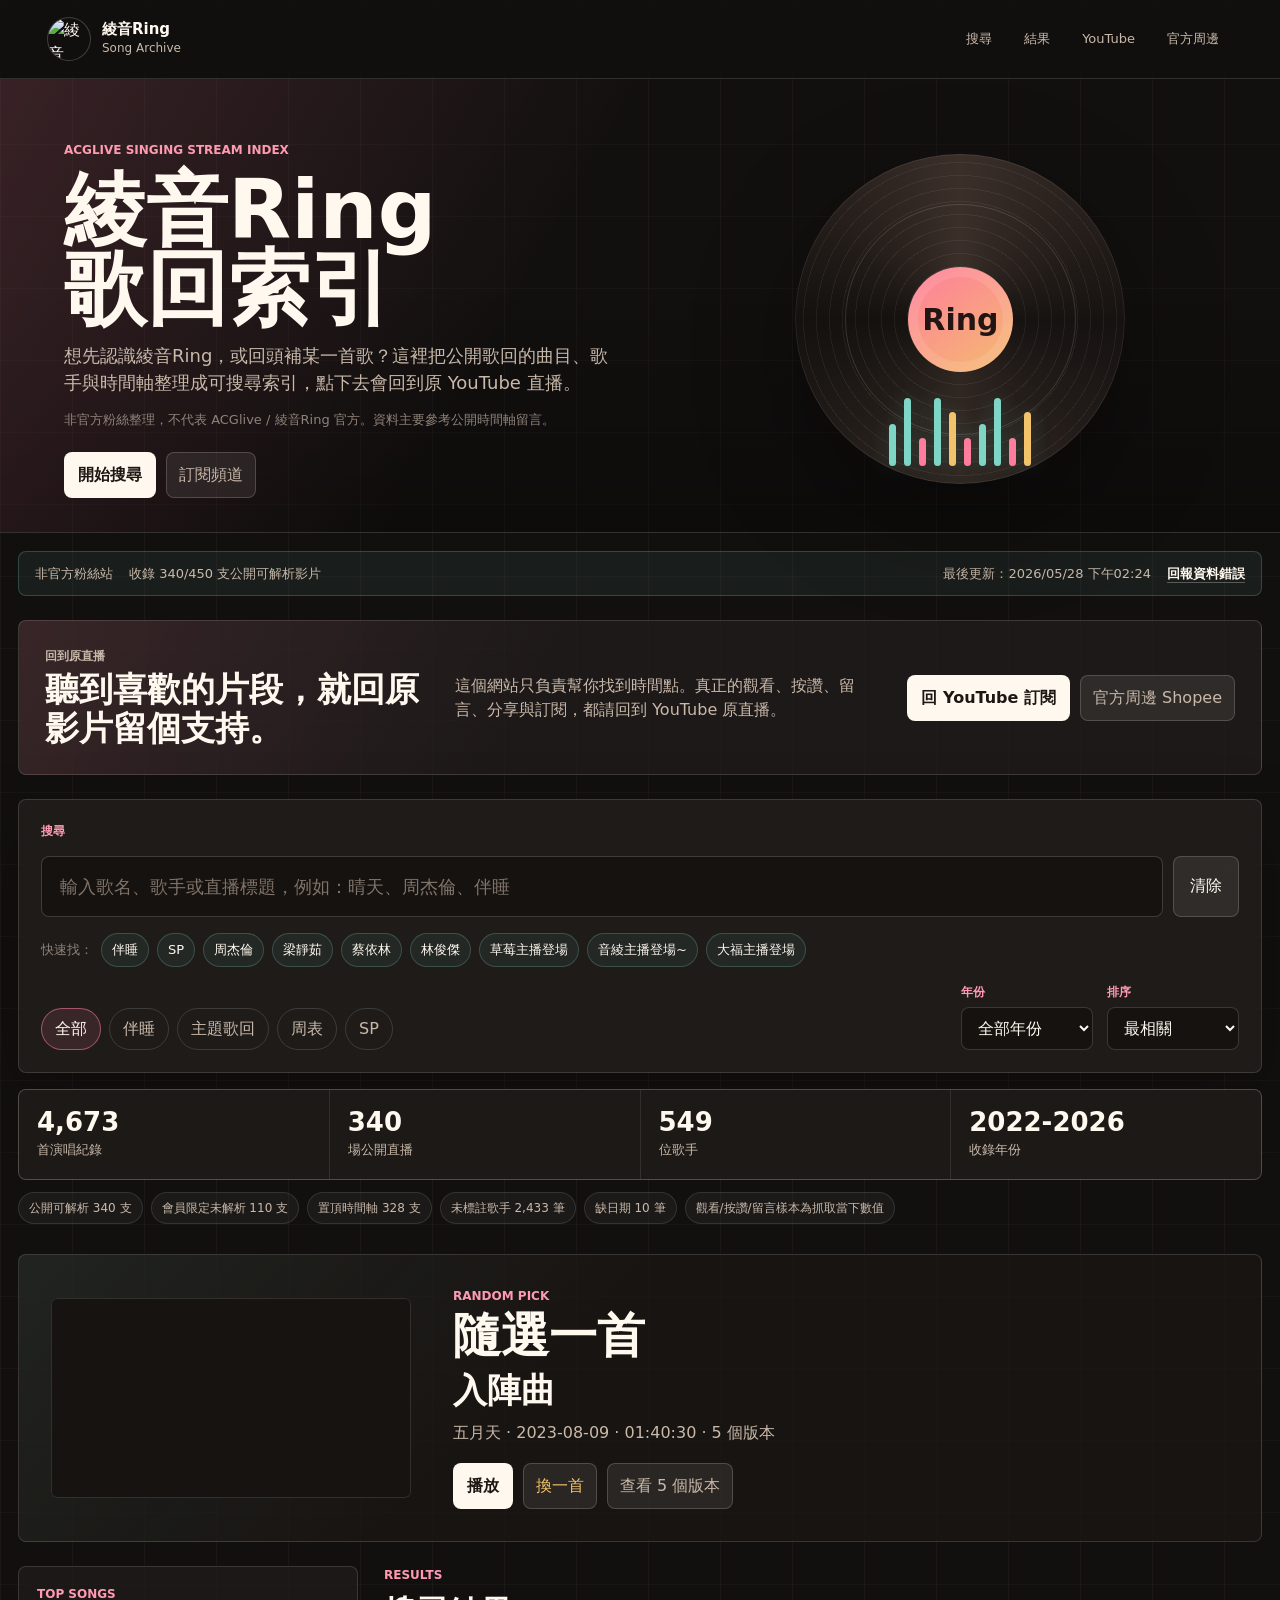
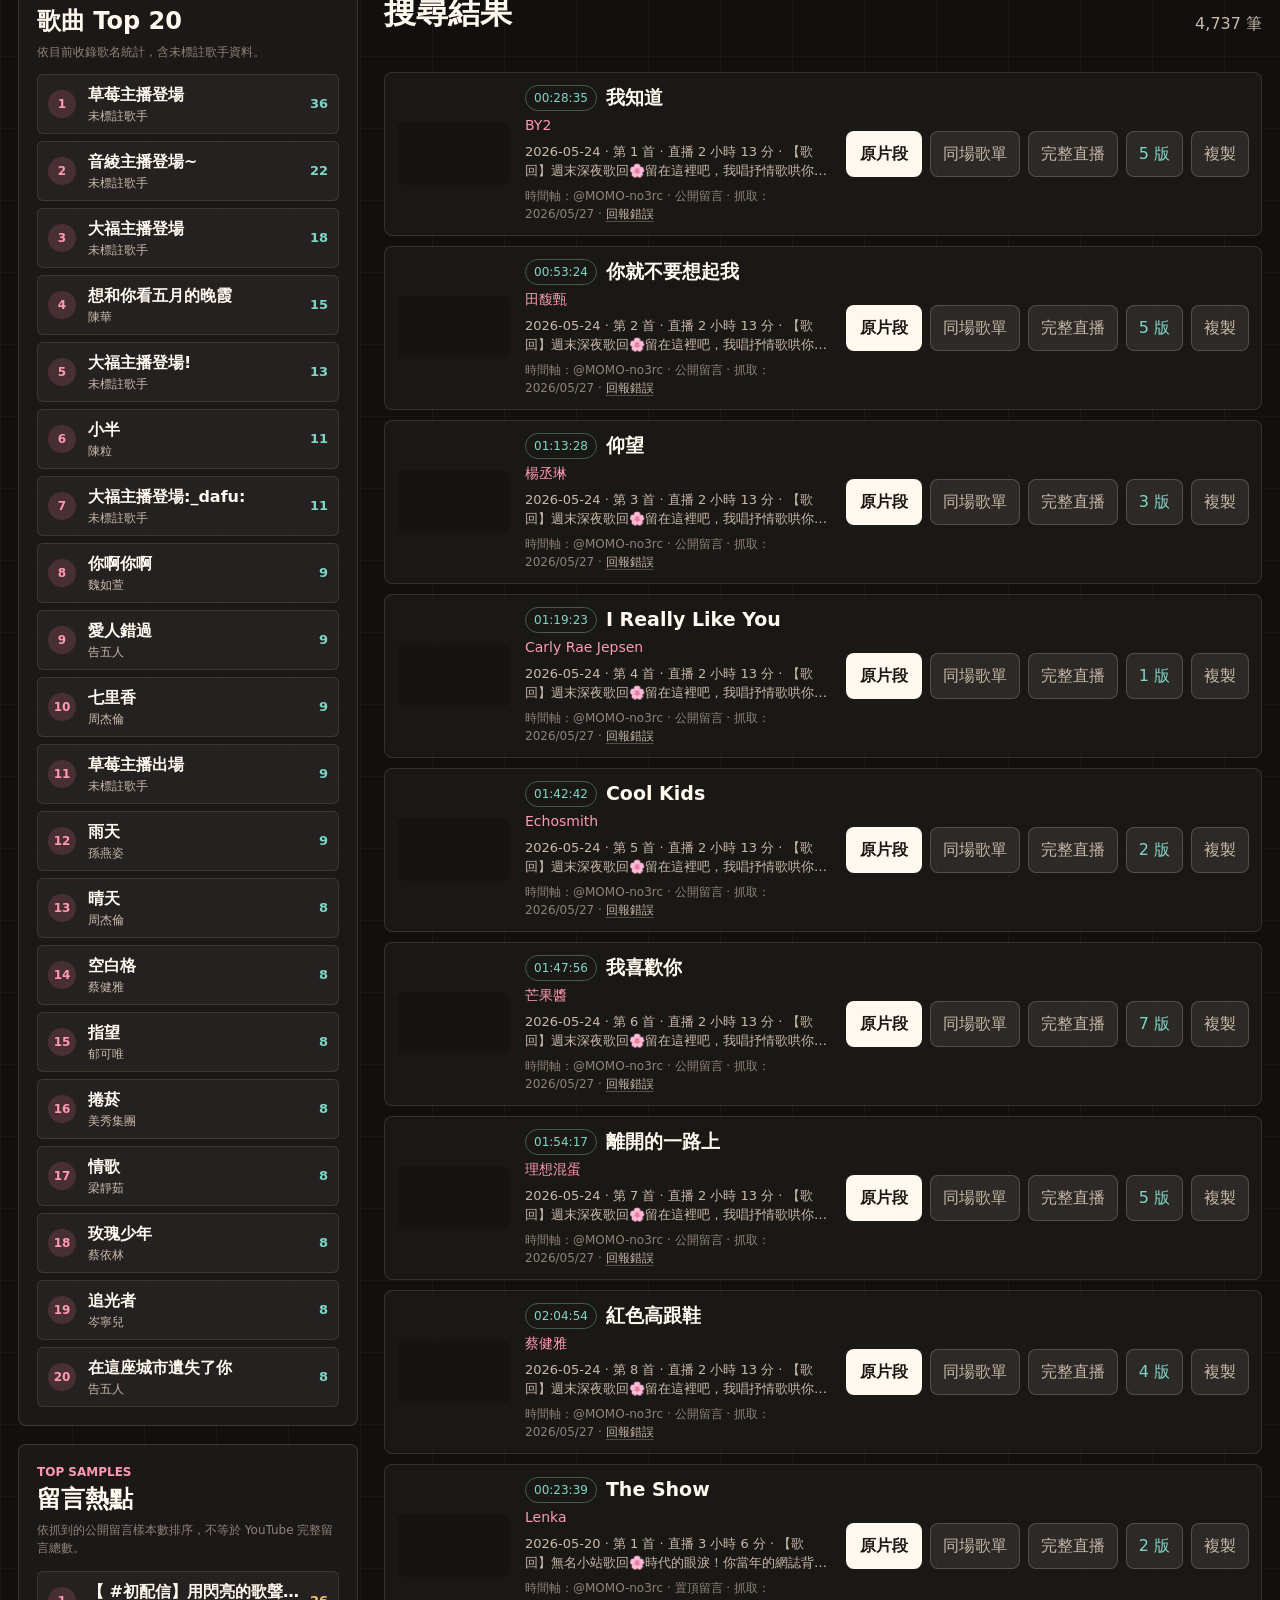
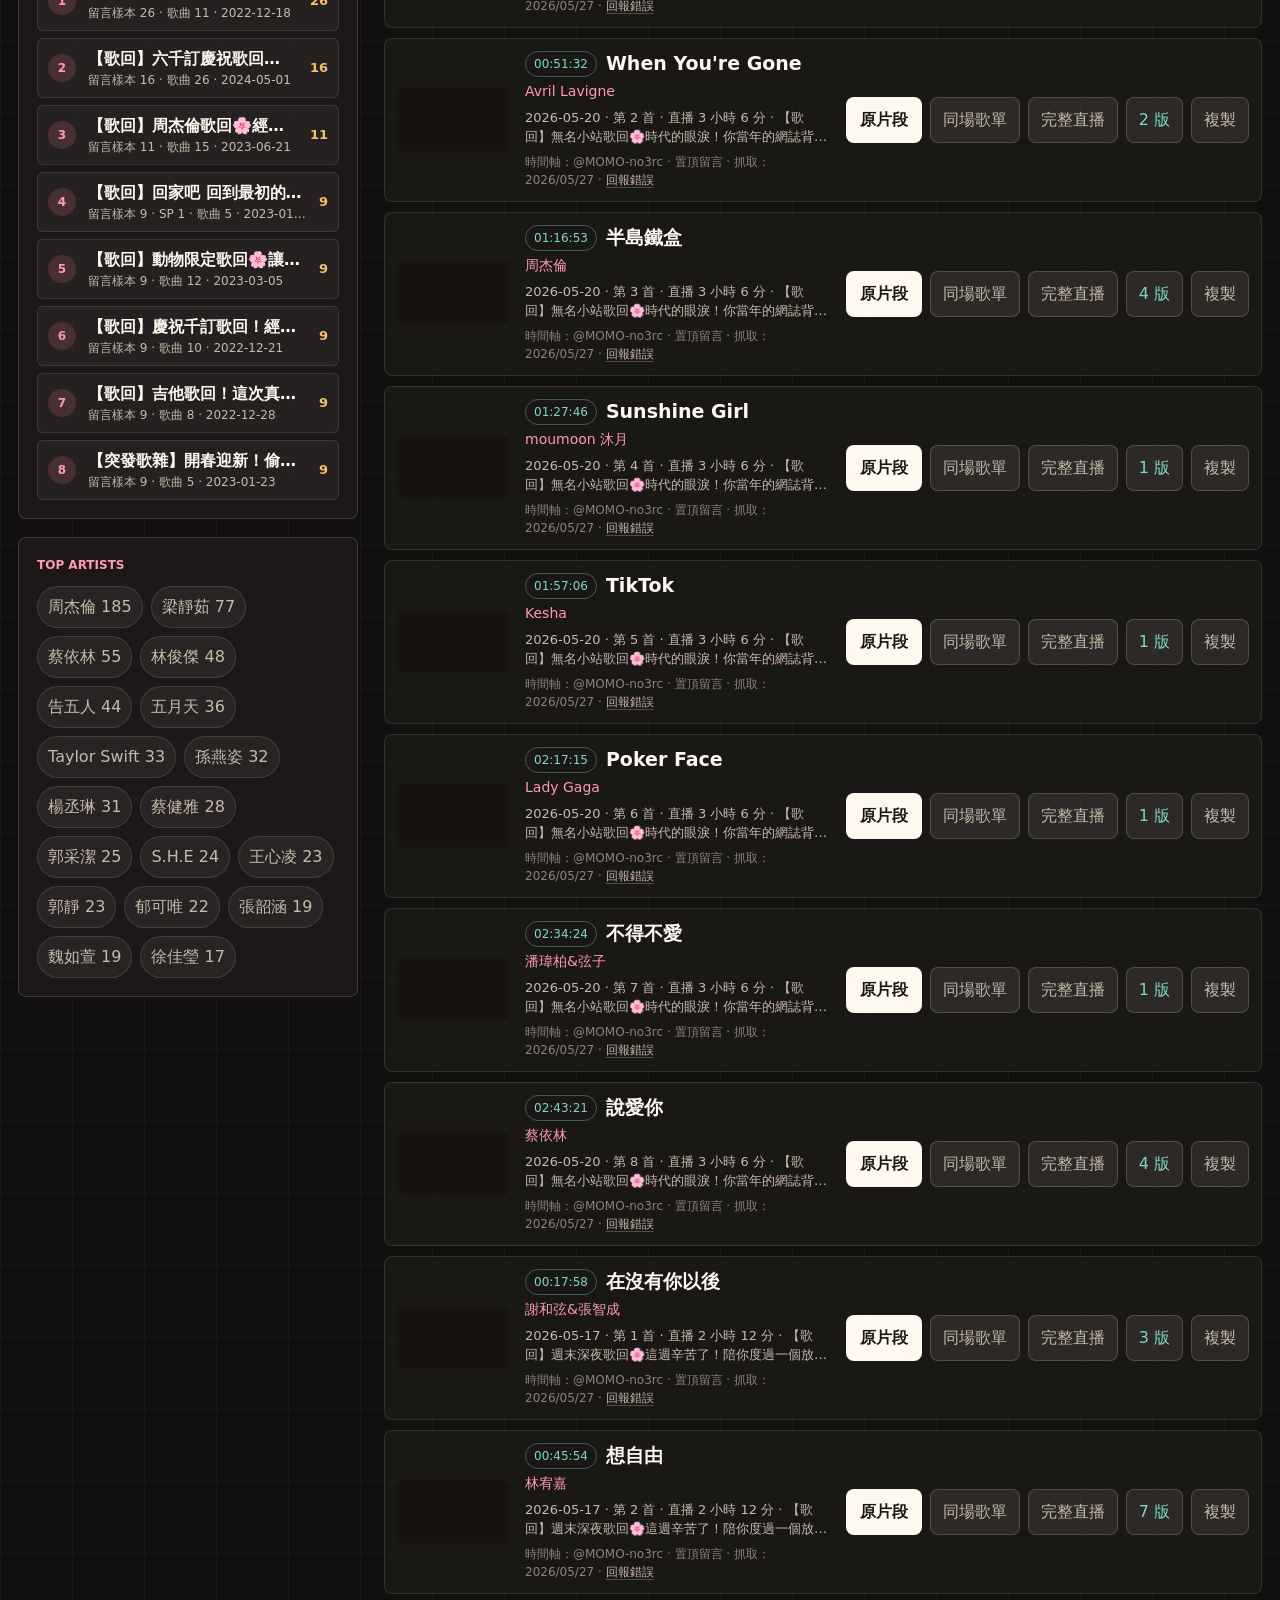
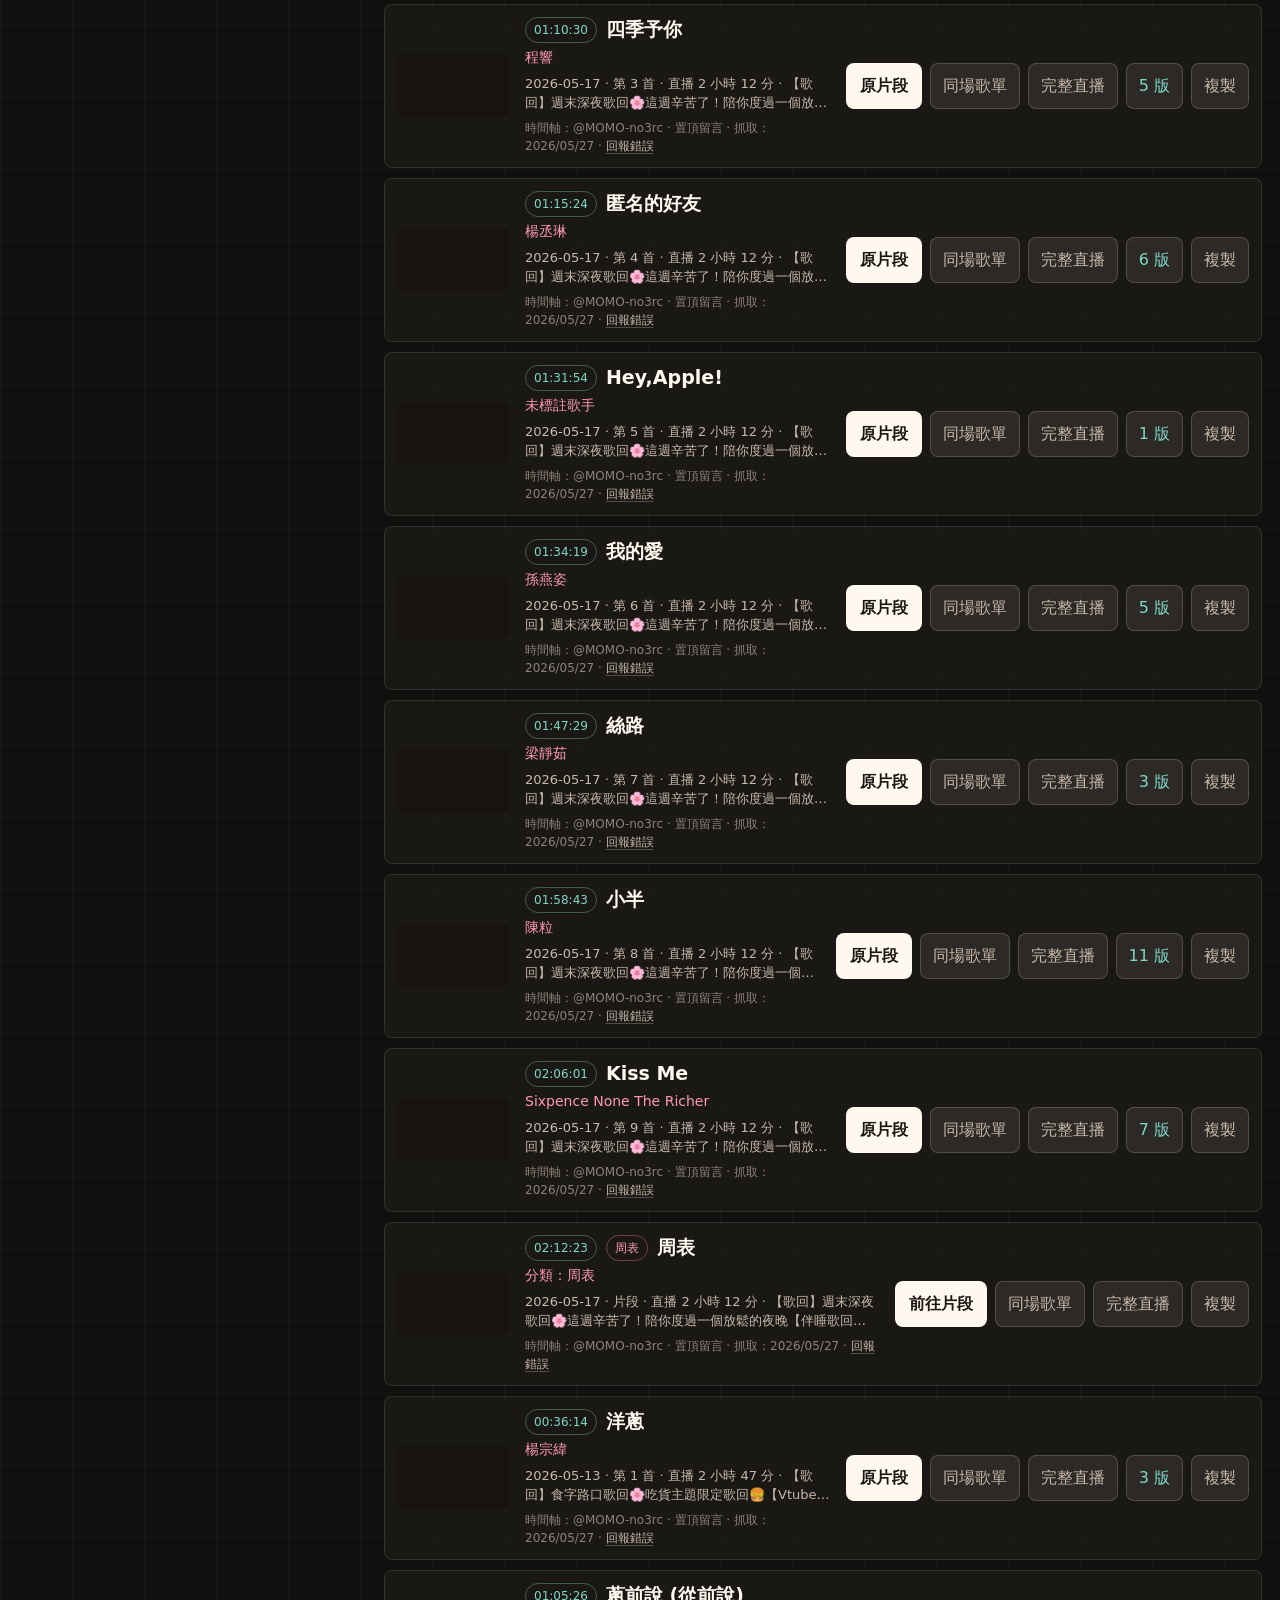
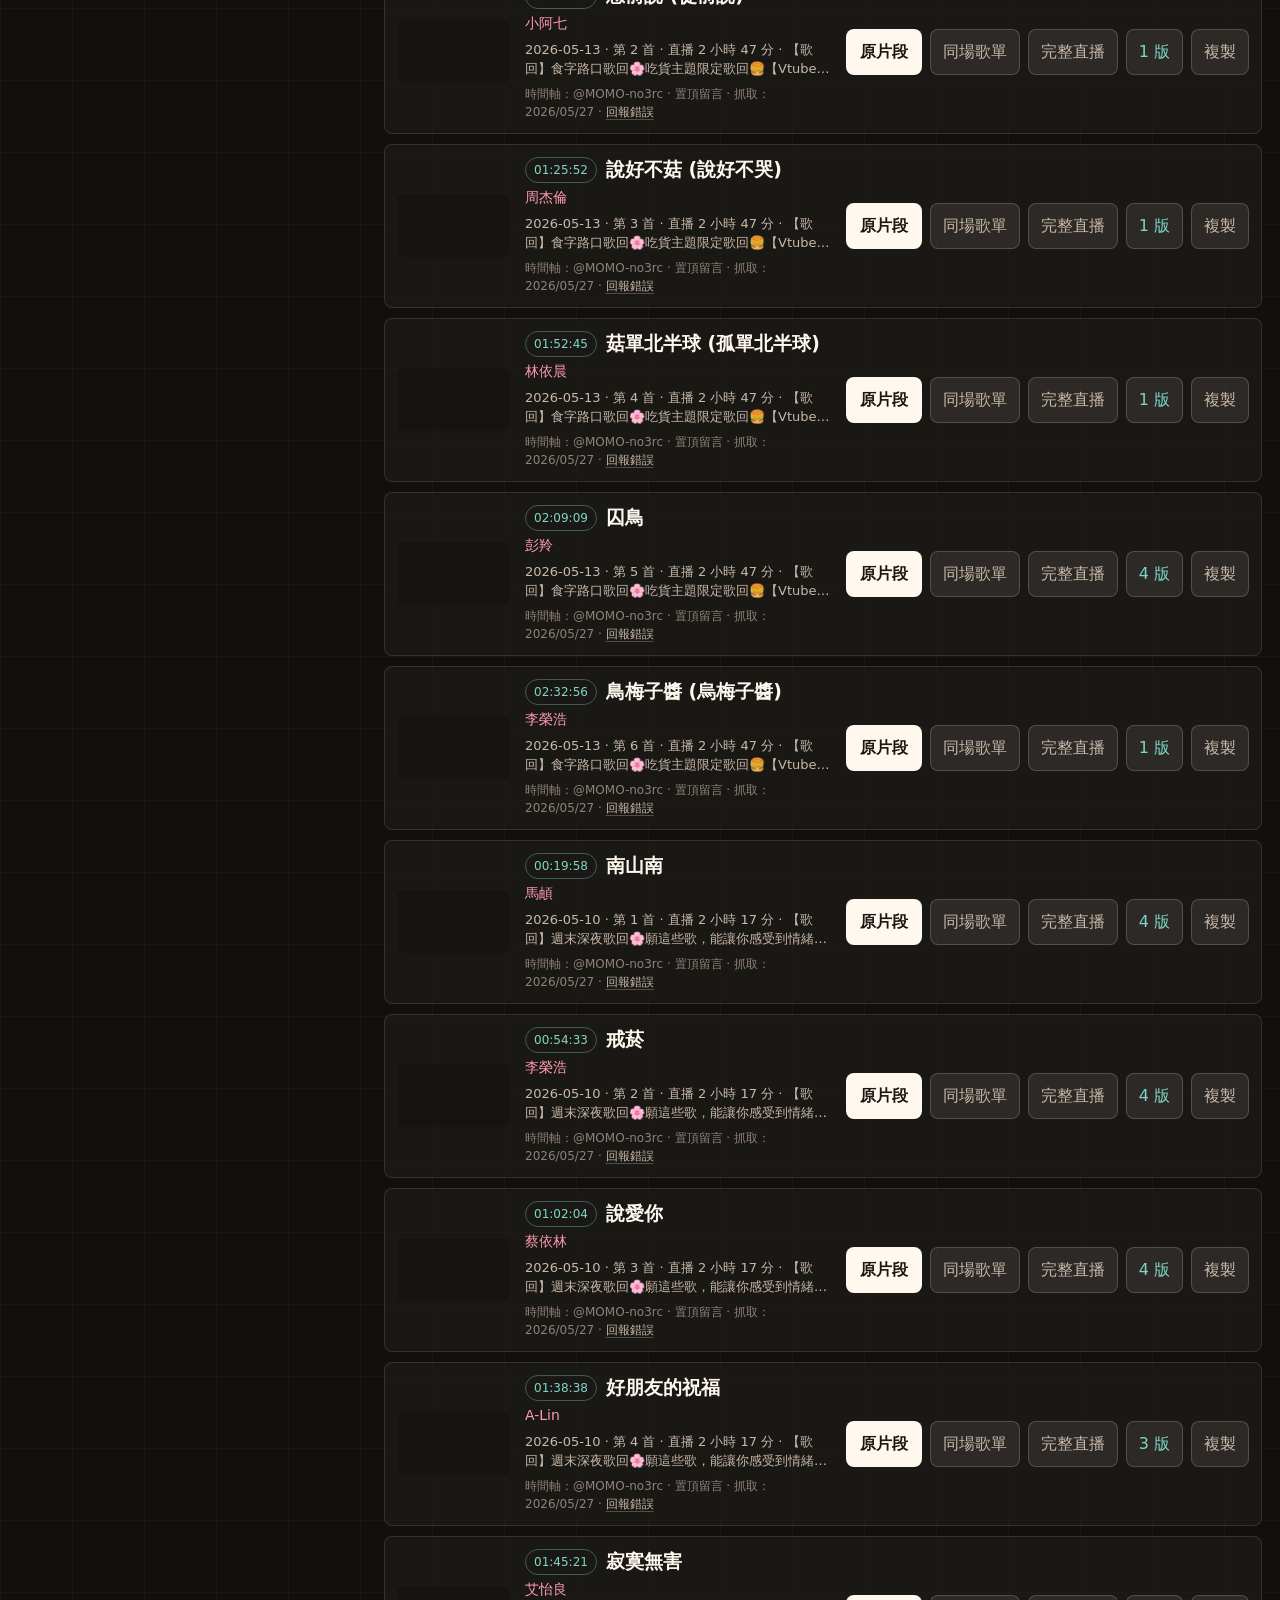
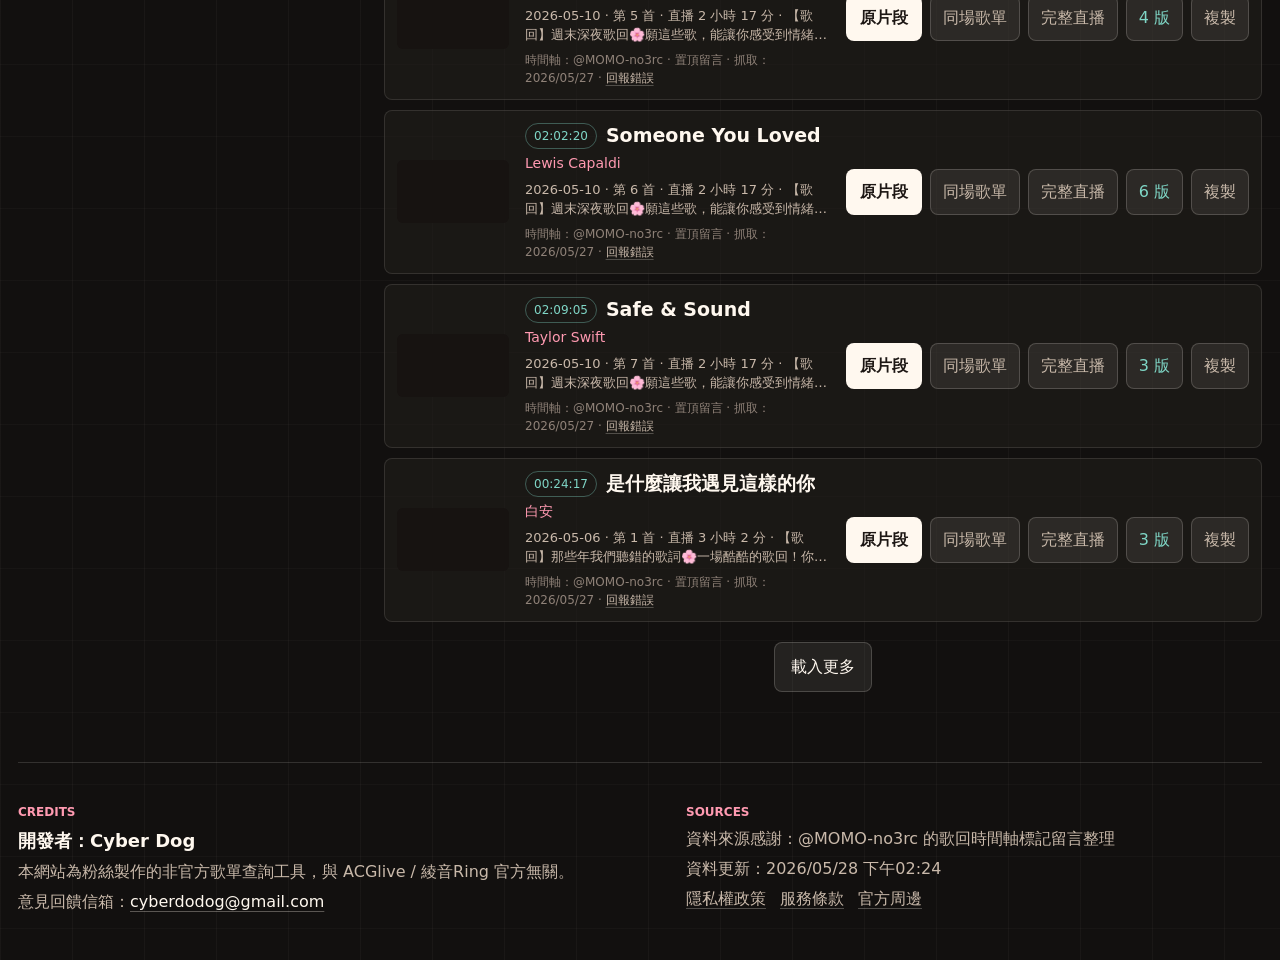
==== index.html @ 58bbcc4f "Deploy site" ====
<!doctype html>
<html lang="zh-Hant">
  <head>
    <meta charset="utf-8" />
    <meta name="viewport" content="width=device-width, initial-scale=1" />
    <title>綾音Ring 歌回索引</title>
    <meta
      name="description"
      content="綾音Ring 歌回歌曲查詢網站，整理公開歌回中的曲目、歌手與 YouTube 時間連結。"
    />
    <link rel="stylesheet" href="./styles.css" />
  </head>
  <body>
    <div class="page-shell">
      <header class="topbar" aria-label="網站導覽">
        <a class="brand" href="./" aria-label="綾音Ring 歌回索引首頁">
          <img
            src="https://yt3.googleusercontent.com/KPk5cOSTM00SKClscYck2VGi54ro7nWYbSgm0EGhaScp7_gcpKCxy0EhUvbwfokS2t3kttNZEiA=s160-c-k-c0x00ffffff-no-rj"
            alt="綾音Ring 頭像"
          />
          <span>
            <strong>綾音Ring</strong>
            <small>Song Archive</small>
          </span>
        </a>
        <nav class="topbar-actions" aria-label="外部連結">
          <a href="#search">搜尋</a>
          <a href="#resultsHeading">結果</a>
          <a href="https://www.youtube.com/@ring77-acglive" target="_blank" rel="noreferrer">YouTube</a>
          <a href="https://shopee.tw/nij5a6crty" target="_blank" rel="noreferrer">官方周邊</a>
        </nav>
      </header>

      <main>
        <section class="hero" aria-labelledby="page-title">
          <div class="hero-copy">
            <p class="eyebrow">ACGlive Singing Stream Index</p>
            <h1 id="page-title"><span>綾音Ring</span><span>歌回索引</span></h1>
            <p class="hero-subtitle">想先認識綾音Ring，或回頭補某一首歌？這裡把公開歌回的曲目、歌手與時間軸整理成可搜尋索引，點下去會回到原 YouTube 直播。</p>
            <p class="site-note">非官方粉絲整理，不代表 ACGlive / 綾音Ring 官方。資料主要參考公開時間軸留言。</p>
            <div class="hero-actions">
              <a class="play-link" href="#search">開始搜尋</a>
              <a class="copy-button" href="https://www.youtube.com/@ring77-acglive" target="_blank" rel="noreferrer">訂閱頻道</a>
            </div>
          </div>

          <div class="hero-visual" aria-hidden="true">
            <div class="vinyl">
              <div class="vinyl-label">
                <span>Ring</span>
              </div>
            </div>
            <div class="waveform">
              <i></i><i></i><i></i><i></i><i></i><i></i><i></i><i></i><i></i><i></i>
            </div>
          </div>
        </section>

        <section class="trust-ribbon" aria-label="資料與網站狀態">
          <p>非官方粉絲站</p>
          <p id="dataCoverage">資料涵蓋讀取中</p>
          <p id="trustUpdated">最後更新：-</p>
          <a id="feedbackLink" href="mailto:cyberdodog@gmail.com">回報資料錯誤</a>
        </section>

        <section class="support-strip" aria-labelledby="supportHeading">
          <div>
            <p class="section-kicker">回到原直播</p>
            <h2 id="supportHeading">聽到喜歡的片段，就回原影片留個支持。</h2>
          </div>
          <p>
            這個網站只負責幫你找到時間點。真正的觀看、按讚、留言、分享與訂閱，都請回到 YouTube 原直播。
          </p>
          <div class="support-actions">
            <a class="play-link" href="https://www.youtube.com/@ring77-acglive" target="_blank" rel="noreferrer">回 YouTube 訂閱</a>
            <a class="copy-button" href="https://shopee.tw/nij5a6crty" target="_blank" rel="noreferrer">官方周邊 Shopee</a>
          </div>
        </section>

        <section id="search" class="search-stage" aria-label="歌曲搜尋">
          <div class="search-panel">
            <label class="search-label" for="searchInput">搜尋</label>
            <div class="search-box">
              <input
                id="searchInput"
                type="search"
                autocomplete="off"
                placeholder="輸入歌名、歌手或直播標題，例如：晴天、周杰倫、伴睡"
              />
              <button id="clearSearch" type="button">清除</button>
            </div>
            <div id="quickSearches" class="quick-searches" aria-label="快速搜尋"></div>

            <div class="controls" aria-label="篩選與排序">
              <div class="chip-group" role="group" aria-label="快速篩選">
                <button class="chip is-active" type="button" data-filter="all">全部</button>
                <button class="chip" type="button" data-filter="sleep">伴睡</button>
                <button class="chip" type="button" data-filter="theme">主題歌回</button>
                <button class="chip" type="button" data-filter="schedule">周表</button>
                <button class="chip" type="button" data-filter="sp">SP</button>
              </div>

              <label class="select-field">
                <span>年份</span>
                <select id="yearSelect">
                  <option value="all">全部年份</option>
                </select>
              </label>

              <label class="select-field">
                <span>排序</span>
                <select id="sortSelect">
                  <option value="relevance">最相關</option>
                  <option value="newest">最新演唱</option>
                  <option value="oldest">最早演唱</option>
                  <option value="song">歌曲 A-Z</option>
                </select>
              </label>
            </div>
          </div>

          <div class="stat-strip" aria-label="資料總覽">
            <div>
              <strong id="statSongs">-</strong>
              <span>首演唱紀錄</span>
            </div>
            <div>
              <strong id="statStreams">-</strong>
              <span>場公開直播</span>
            </div>
            <div>
              <strong id="statArtists">-</strong>
              <span>位歌手</span>
            </div>
            <div>
              <strong id="statRange">-</strong>
              <span>收錄年份</span>
            </div>
          </div>

          <div id="dataHealth" class="data-health" aria-live="polite"></div>
        </section>

        <section class="daily-pick" aria-labelledby="dailyPickHeading">
          <div class="daily-art" id="dailyThumb" aria-hidden="true"></div>
          <div class="daily-copy">
            <p class="section-kicker">Random Pick</p>
            <h2 id="dailyPickHeading">隨選一首</h2>
            <p id="dailyTitle" class="daily-title">載入中</p>
            <p id="dailyMeta" class="daily-meta">正在從歌單資料隨機挑選曲目。</p>
            <div class="daily-actions">
              <a id="dailyOpen" class="play-link" href="#" target="_blank" rel="noreferrer">播放</a>
              <button id="dailyRefresh" class="copy-button refresh-button" type="button">換一首</button>
              <button id="dailyVersions" class="copy-button" type="button">查看版本</button>
            </div>
          </div>
        </section>

        <section class="workspace" aria-label="查詢結果">
          <aside class="insights" aria-label="資料洞察">
            <div class="song-ranking">
              <p class="section-kicker">Top Songs</p>
              <h2>歌曲 Top 20</h2>
              <p class="panel-note">依目前收錄歌名統計，含未標註歌手資料。</p>
              <div id="songRanking" class="ranking-list"></div>
            </div>

            <div class="meme-ranking">
              <p class="section-kicker">Top Samples</p>
              <h2>留言熱點</h2>
              <p class="panel-note">依抓到的公開留言樣本數排序，不等於 YouTube 完整留言總數。</p>
              <div id="memeHighlights" class="meme-list" aria-live="polite"></div>
            </div>

            <div class="artist-cloud">
              <p class="section-kicker">Top Artists</p>
              <div id="artistCloud" class="artist-list"></div>
            </div>
          </aside>

          <section class="results-area" aria-labelledby="resultsHeading">
            <div class="results-head">
              <div>
                <p class="section-kicker">Results</p>
                <h2 id="resultsHeading">搜尋結果</h2>
              </div>
              <p id="resultCount" class="result-count">-</p>
            </div>

            <div id="statusMessage" class="status-message" role="status"></div>
            <div id="resultsList" class="results-list"></div>

            <div class="load-more-wrap">
              <button id="loadMore" type="button">載入更多</button>
            </div>
          </section>
        </section>
      </main>

      <footer class="site-footer" aria-label="網站資訊">
        <div>
          <p class="section-kicker">Credits</p>
          <p class="footer-title">開發者：Cyber Dog</p>
          <p>本網站為粉絲製作的非官方歌單查詢工具，與 ACGlive / 綾音Ring 官方無關。</p>
          <p class="footer-contact">意見回饋信箱：<a href="mailto:cyberdodog@gmail.com">cyberdodog@gmail.com</a></p>
        </div>
        <div>
          <p class="section-kicker">Sources</p>
          <p id="sourceThanks">資料來源感謝：讀取中</p>
          <p id="dataUpdated">資料更新：-</p>
          <p class="footer-links">
            <a href="./privacy.html">隱私權政策</a>
            <a href="./terms.html">服務條款</a>
            <a href="https://shopee.tw/nij5a6crty" target="_blank" rel="noreferrer">官方周邊</a>
          </p>
        </div>
      </footer>
    </div>

    <div id="versionsOverlay" class="versions-overlay" hidden>
      <section class="versions-panel" role="dialog" aria-modal="true" aria-labelledby="versionsTitle">
        <button class="versions-close" type="button" data-close-versions aria-label="關閉版本列表">×</button>
        <p id="versionsKicker" class="section-kicker">All Versions</p>
        <h2 id="versionsTitle">歌曲版本</h2>
        <p id="versionsMeta" class="versions-meta"></p>
        <div id="versionsList" class="versions-list"></div>
      </section>
    </div>

    <script src="./app.js" type="module"></script>
  </body>
</html>
---- styles.css ----
:root {
  color-scheme: dark;
  --bg: #12100f;
  --bg-soft: #1b1715;
  --surface: #211d1b;
  --surface-strong: #2b2521;
  --line: rgba(255, 247, 238, 0.14);
  --text: #fff8ef;
  --muted: #c9b9aa;
  --soft: #8f8278;
  --accent: #ff7c9c;
  --accent-strong: #ff9ab1;
  --mint: #7fd6c6;
  --gold: #f3c36b;
  --shadow: rgba(0, 0, 0, 0.34);
  --radius: 8px;
  --max: 1280px;
}

* {
  box-sizing: border-box;
}

html {
  scroll-behavior: smooth;
}

body {
  margin: 0;
  min-width: 320px;
  background:
    linear-gradient(90deg, rgba(255, 248, 239, 0.035) 1px, transparent 1px) 0 0 / 72px 72px,
    linear-gradient(180deg, rgba(255, 248, 239, 0.025) 1px, transparent 1px) 0 0 / 72px 72px,
    var(--bg);
  color: var(--text);
  font-family:
    Inter, "Noto Sans TC", "PingFang TC", "Microsoft JhengHei", system-ui, -apple-system, BlinkMacSystemFont,
    "Segoe UI", sans-serif;
  line-height: 1.5;
}

body.modal-open {
  overflow: hidden;
}

button,
input,
select {
  font: inherit;
}

button,
a {
  -webkit-tap-highlight-color: transparent;
}

a {
  color: inherit;
  text-decoration: none;
}

.page-shell {
  min-height: 100svh;
  overflow: hidden;
}

.topbar {
  position: sticky;
  top: 0;
  z-index: 20;
  display: flex;
  align-items: center;
  justify-content: space-between;
  gap: 20px;
  padding: 18px clamp(18px, 4vw, 48px);
  background: rgba(18, 16, 15, 0.82);
  border-bottom: 1px solid var(--line);
  backdrop-filter: blur(18px);
}

.brand {
  display: inline-flex;
  align-items: center;
  gap: 12px;
  min-width: 0;
}

.brand img {
  width: 42px;
  height: 42px;
  border-radius: 50%;
  object-fit: cover;
  box-shadow: 0 0 0 1px rgba(255, 255, 255, 0.2);
}

.brand span {
  display: grid;
  min-width: 0;
}

.brand strong {
  font-size: 15px;
  line-height: 1.15;
}

.brand small {
  color: var(--muted);
  font-size: 12px;
}

.topbar-actions {
  display: flex;
  align-items: center;
  gap: 6px;
}

.topbar-actions a {
  border: 1px solid transparent;
  border-radius: 999px;
  color: var(--muted);
  padding: 8px 12px;
  font-size: 13px;
  transition:
    border-color 180ms ease,
    color 180ms ease,
    background 180ms ease;
}

.topbar-actions a:hover,
.topbar-actions a:focus-visible {
  border-color: var(--line);
  background: rgba(255, 248, 239, 0.06);
  color: var(--text);
  outline: none;
}

.topbar-actions::-webkit-scrollbar {
  display: none;
}

.hero {
  position: relative;
  display: grid;
  grid-template-columns: minmax(0, 1.05fr) minmax(320px, 0.95fr);
  align-items: center;
  gap: clamp(28px, 6vw, 76px);
  width: 100%;
  min-height: min(430px, calc(100svh - 180px));
  padding: clamp(34px, 5vw, 62px) clamp(18px, 5vw, 72px) clamp(22px, 3vw, 34px);
  border-bottom: 1px solid var(--line);
}

.hero::before {
  content: "";
  position: absolute;
  inset: 0;
  pointer-events: none;
  background:
    linear-gradient(120deg, rgba(255, 124, 156, 0.16), transparent 42%),
    linear-gradient(0deg, rgba(0, 0, 0, 0.28), transparent 58%);
}

.hero-copy {
  position: relative;
  z-index: 1;
  max-width: 760px;
  animation: riseIn 700ms ease both;
}

.eyebrow,
.section-kicker,
.search-label,
.select-field span {
  margin: 0;
  color: var(--accent-strong);
  font-size: 12px;
  font-weight: 700;
  text-transform: uppercase;
}

.hero h1 {
  margin: 12px 0 14px;
  color: var(--text);
  font-size: clamp(44px, 6.8vw, 82px);
  font-weight: 900;
  line-height: 0.96;
}

.hero h1 span {
  display: block;
}

.hero-subtitle {
  max-width: 560px;
  margin: 0;
  color: var(--muted);
  font-size: 18px;
}

.site-note {
  max-width: 560px;
  margin: 14px 0 0;
  color: var(--soft);
  font-size: 13px;
}

.hero-actions {
  display: flex;
  flex-wrap: wrap;
  gap: 10px;
  margin-top: 22px;
}

.hero-visual {
  position: relative;
  z-index: 1;
  display: grid;
  place-items: center;
  min-height: 300px;
  animation: fadeIn 900ms 180ms ease both;
}

.vinyl {
  position: relative;
  width: min(52vw, 330px);
  aspect-ratio: 1;
  border-radius: 50%;
  background:
    repeating-radial-gradient(circle, rgba(255, 255, 255, 0.055) 0 1px, transparent 1px 13px),
    conic-gradient(from 90deg, #161211, #302722, #14110f, #3b2f29, #171311);
  box-shadow:
    0 34px 100px var(--shadow),
    inset 0 0 0 1px rgba(255, 255, 255, 0.08);
  animation: slowSpin 18s linear infinite;
}

.vinyl::before {
  content: "";
  position: absolute;
  inset: 15%;
  border: 1px solid rgba(255, 248, 239, 0.14);
  border-radius: 50%;
}

.vinyl-label {
  position: absolute;
  inset: 34%;
  display: grid;
  place-items: center;
  border-radius: 50%;
  background:
    linear-gradient(145deg, rgba(255, 124, 156, 0.95), rgba(243, 195, 107, 0.9)),
    #ff7c9c;
  color: #231513;
  font-weight: 900;
  box-shadow: inset 0 0 0 10px rgba(255, 248, 239, 0.1);
}

.vinyl-label span {
  font-size: 30px;
}

.waveform {
  position: absolute;
  bottom: 18px;
  left: 50%;
  display: flex;
  align-items: end;
  gap: 8px;
  transform: translateX(-50%);
}

.waveform i {
  display: block;
  width: 7px;
  height: 42px;
  border-radius: 999px;
  background: var(--mint);
  box-shadow: 0 0 20px rgba(127, 214, 198, 0.22);
  animation: pulseBar 1100ms ease-in-out infinite;
}

.waveform i:nth-child(2n) {
  height: 68px;
  animation-delay: 120ms;
}

.waveform i:nth-child(3n) {
  height: 28px;
  background: var(--accent);
  animation-delay: 240ms;
}

.waveform i:nth-child(5n) {
  height: 54px;
  background: var(--gold);
  animation-delay: 360ms;
}

.trust-ribbon {
  display: grid;
  grid-template-columns: auto minmax(0, 1fr) auto auto;
  gap: 10px 16px;
  align-items: center;
  width: min(var(--max), calc(100% - 36px));
  margin: 18px auto 0;
  padding: 12px 16px;
  border: 1px solid rgba(127, 214, 198, 0.24);
  border-radius: var(--radius);
  background: rgba(127, 214, 198, 0.07);
  color: var(--muted);
  font-size: 13px;
}

.trust-ribbon p {
  margin: 0;
}

.trust-ribbon a {
  color: var(--text);
  font-weight: 800;
  text-decoration: underline;
  text-decoration-color: rgba(255, 248, 239, 0.28);
  text-underline-offset: 4px;
  white-space: nowrap;
}

.support-strip {
  display: grid;
  grid-template-columns: minmax(260px, 0.9fr) minmax(260px, 1fr) auto;
  gap: clamp(18px, 3vw, 30px);
  align-items: center;
  width: min(var(--max), calc(100% - 36px));
  margin: 24px auto 0;
  padding: clamp(18px, 3vw, 26px);
  border: 1px solid var(--line);
  border-radius: var(--radius);
  background:
    linear-gradient(120deg, rgba(255, 124, 156, 0.12), transparent 42%),
    rgba(33, 29, 27, 0.78);
}

.support-strip h2 {
  margin: 5px 0 0;
  font-size: clamp(22px, 2.8vw, 34px);
  line-height: 1.14;
}

.support-strip p {
  margin: 0;
  color: var(--muted);
}

.support-actions {
  display: flex;
  flex-wrap: wrap;
  justify-content: flex-end;
  gap: 10px;
}

.support-actions a {
  display: inline-flex;
  align-items: center;
  justify-content: center;
  min-height: 42px;
  white-space: nowrap;
}

.search-stage {
  width: min(var(--max), calc(100% - 36px));
  margin: 0 auto;
  padding: 24px 0 22px;
}

.search-panel {
  display: grid;
  gap: 16px;
  padding: 22px;
  border: 1px solid var(--line);
  border-radius: var(--radius);
  background: rgba(33, 29, 27, 0.9);
  box-shadow: 0 24px 70px rgba(0, 0, 0, 0.22);
}

.search-box {
  display: grid;
  grid-template-columns: minmax(0, 1fr) auto;
  gap: 10px;
}

.search-box input {
  width: 100%;
  min-width: 0;
  border: 1px solid rgba(255, 248, 239, 0.18);
  border-radius: var(--radius);
  background: #151210;
  color: var(--text);
  padding: 16px 18px;
  font-size: 18px;
  outline: none;
  transition:
    border-color 180ms ease,
    box-shadow 180ms ease;
}

.search-box input:focus {
  border-color: rgba(255, 124, 156, 0.82);
  box-shadow: 0 0 0 4px rgba(255, 124, 156, 0.12);
}

.search-box input::placeholder {
  color: #7f7268;
}

.quick-searches {
  display: flex;
  flex-wrap: wrap;
  gap: 8px;
  align-items: center;
  color: var(--muted);
  font-size: 13px;
}

.quick-searches span {
  color: var(--soft);
}

.quick-searches button {
  min-height: 34px;
  border: 1px solid rgba(127, 214, 198, 0.24);
  border-radius: 999px;
  background: rgba(127, 214, 198, 0.07);
  color: var(--text);
  cursor: pointer;
  padding: 6px 10px;
  transition:
    background 180ms ease,
    border-color 180ms ease,
    transform 180ms ease;
}

.quick-searches button:hover,
.quick-searches button:focus-visible {
  border-color: rgba(127, 214, 198, 0.5);
  background: rgba(127, 214, 198, 0.13);
  outline: none;
  transform: translateY(-1px);
}

.search-box button,
#loadMore,
.copy-button,
.versions-close,
.primary-link {
  border: 1px solid rgba(255, 248, 239, 0.18);
  border-radius: var(--radius);
  background: rgba(255, 248, 239, 0.08);
  color: var(--text);
  cursor: pointer;
  padding: 12px 16px;
  transition:
    transform 180ms ease,
    background 180ms ease,
    border-color 180ms ease;
}

.search-box button:hover,
#loadMore:hover,
.copy-button:hover,
.versions-close:hover,
.primary-link:hover {
  transform: translateY(-1px);
  border-color: rgba(255, 124, 156, 0.46);
  background: rgba(255, 124, 156, 0.13);
}

.controls {
  display: grid;
  grid-template-columns: minmax(0, 1fr) auto auto;
  gap: 14px;
  align-items: end;
}

.chip-group {
  display: flex;
  flex-wrap: wrap;
  gap: 8px;
}

.chip {
  min-height: 38px;
  border: 1px solid rgba(255, 248, 239, 0.14);
  border-radius: 999px;
  background: transparent;
  color: var(--muted);
  cursor: pointer;
  padding: 8px 13px;
  transition:
    color 180ms ease,
    background 180ms ease,
    border-color 180ms ease;
}

.chip:hover,
.chip:focus-visible,
.chip.is-active {
  border-color: rgba(255, 124, 156, 0.55);
  background: rgba(255, 124, 156, 0.12);
  color: var(--text);
  outline: none;
}

.select-field {
  display: grid;
  gap: 6px;
  min-width: 132px;
}

.select-field select {
  border: 1px solid rgba(255, 248, 239, 0.16);
  border-radius: var(--radius);
  background: #151210;
  color: var(--text);
  padding: 10px 12px;
  outline: none;
}

.stat-strip {
  display: grid;
  grid-template-columns: repeat(4, minmax(0, 1fr));
  gap: 1px;
  margin-top: 16px;
  overflow: hidden;
  border: 1px solid var(--line);
  border-radius: var(--radius);
  background: var(--line);
}

.stat-strip div {
  min-width: 0;
  padding: 18px;
  background: rgba(27, 23, 21, 0.92);
}

.stat-strip strong {
  display: block;
  font-size: 26px;
  line-height: 1.1;
}

.stat-strip span {
  color: var(--muted);
  font-size: 13px;
}

.data-health {
  display: flex;
  flex-wrap: wrap;
  gap: 8px;
  margin-top: 12px;
}

.data-health span {
  border: 1px solid rgba(255, 248, 239, 0.11);
  border-radius: 999px;
  background: rgba(255, 248, 239, 0.045);
  color: var(--muted);
  padding: 6px 10px;
  font-size: 12px;
}

.daily-pick {
  display: grid;
  grid-template-columns: minmax(240px, 360px) minmax(0, 1fr);
  gap: clamp(18px, 4vw, 42px);
  align-items: center;
  width: min(var(--max), calc(100% - 36px));
  margin: 8px auto 0;
  padding: clamp(18px, 3.5vw, 32px);
  border: 1px solid var(--line);
  border-radius: var(--radius);
  background:
    linear-gradient(135deg, rgba(127, 214, 198, 0.08), transparent 42%),
    rgba(27, 23, 21, 0.76);
}

.daily-art {
  min-height: 200px;
  border-radius: 6px;
  background: #171311 center / cover no-repeat;
  box-shadow: inset 0 0 0 1px rgba(255, 248, 239, 0.12);
}

.daily-copy {
  min-width: 0;
}

.daily-copy h2 {
  margin: 6px 0 10px;
  font-size: clamp(28px, 4vw, 48px);
  line-height: 1.04;
}

.daily-title {
  margin: 0;
  color: var(--text);
  font-size: clamp(22px, 3vw, 34px);
  font-weight: 850;
  line-height: 1.18;
}

.daily-meta {
  margin: 10px 0 0;
  color: var(--muted);
}

.daily-actions {
  display: flex;
  flex-wrap: wrap;
  gap: 10px;
  margin-top: 18px;
}

.meme-list {
  display: grid;
  gap: 7px;
  margin-top: 14px;
}

.meme-empty {
  margin: 0;
  color: var(--muted);
}

.meme-item {
  display: grid;
  grid-template-columns: 30px minmax(0, 1fr) auto;
  gap: 10px;
  align-items: center;
  width: 100%;
  min-height: 50px;
  border: 1px solid rgba(255, 248, 239, 0.1);
  border-radius: 6px;
  background: rgba(255, 248, 239, 0.045);
  color: var(--text);
  cursor: pointer;
  padding: 8px 10px;
  text-align: left;
  transition:
    background 180ms ease,
    border-color 180ms ease,
    transform 180ms ease;
}

.meme-item:hover,
.meme-item:focus-visible {
  border-color: rgba(127, 214, 198, 0.48);
  background: rgba(127, 214, 198, 0.1);
  outline: none;
  transform: translateY(-1px);
}

.meme-item-main {
  display: grid;
  min-width: 0;
}

.meme-item-main strong,
.meme-item-main small {
  overflow: hidden;
  text-overflow: ellipsis;
  white-space: nowrap;
}

.meme-item-main small {
  color: var(--muted);
  font-size: 12px;
}

.meme-comment-count {
  color: var(--gold);
  font-size: 13px;
  font-weight: 850;
}

.workspace {
  display: grid;
  grid-template-columns: 340px minmax(0, 1fr);
  gap: 26px;
  width: min(var(--max), calc(100% - 36px));
  margin: 0 auto;
  padding: 24px 0 70px;
}

.insights {
  display: grid;
  align-content: start;
  gap: 18px;
}

.song-ranking,
.meme-ranking,
.artist-cloud {
  border: 1px solid var(--line);
  border-radius: var(--radius);
  background: rgba(33, 29, 27, 0.72);
  padding: 18px;
}

.song-ranking {
  position: sticky;
  top: 92px;
}

.song-ranking h2,
.meme-ranking h2 {
  margin: 4px 0 14px;
  font-size: 24px;
  line-height: 1.18;
}

.panel-note {
  margin: -6px 0 13px;
  color: var(--soft);
  font-size: 12px;
}

.ranking-list {
  display: grid;
  gap: 7px;
}

.ranked-song {
  display: grid;
  grid-template-columns: 30px minmax(0, 1fr) auto;
  gap: 10px;
  align-items: center;
  width: 100%;
  min-height: 46px;
  border: 1px solid rgba(255, 248, 239, 0.1);
  border-radius: 6px;
  background: rgba(255, 248, 239, 0.045);
  color: var(--text);
  cursor: pointer;
  padding: 8px 10px;
  text-align: left;
  transition:
    background 180ms ease,
    border-color 180ms ease,
    transform 180ms ease;
}

.ranked-song:hover,
.ranked-song:focus-visible {
  border-color: rgba(255, 124, 156, 0.4);
  background: rgba(255, 124, 156, 0.1);
  outline: none;
  transform: translateY(-1px);
}

.rank-number {
  display: grid;
  place-items: center;
  width: 28px;
  height: 28px;
  border-radius: 50%;
  background: rgba(255, 124, 156, 0.16);
  color: var(--accent-strong);
  font-size: 12px;
  font-weight: 800;
}

.rank-main {
  display: grid;
  min-width: 0;
}

.rank-main strong {
  overflow: hidden;
  text-overflow: ellipsis;
  white-space: nowrap;
}

.rank-main small {
  overflow: hidden;
  color: var(--muted);
  font-size: 12px;
  text-overflow: ellipsis;
  white-space: nowrap;
}

.rank-count {
  color: var(--mint);
  font-size: 13px;
  font-weight: 800;
}

.artist-list {
  display: flex;
  flex-wrap: wrap;
  gap: 8px;
  margin-top: 12px;
}

.artist-list button {
  border: 1px solid rgba(255, 248, 239, 0.13);
  border-radius: 999px;
  background: rgba(255, 248, 239, 0.055);
  color: var(--muted);
  cursor: pointer;
  padding: 8px 10px;
  transition:
    color 180ms ease,
    background 180ms ease,
    border-color 180ms ease;
}

.artist-list button:hover,
.artist-list button:focus-visible {
  border-color: rgba(127, 214, 198, 0.5);
  background: rgba(127, 214, 198, 0.11);
  color: var(--text);
  outline: none;
}

.results-area {
  min-width: 0;
}

.results-head {
  display: flex;
  align-items: end;
  justify-content: space-between;
  gap: 20px;
  margin-bottom: 14px;
}

.results-head h2 {
  margin: 4px 0 0;
  font-size: 32px;
}

.result-count {
  margin: 0;
  color: var(--muted);
}

.status-message {
  min-height: 22px;
  color: var(--muted);
  font-size: 14px;
}

.results-list {
  display: grid;
  gap: 10px;
}

.song-row {
  display: grid;
  grid-template-columns: 112px minmax(0, 1fr) auto;
  gap: 16px;
  align-items: center;
  border: 1px solid rgba(255, 248, 239, 0.11);
  border-radius: var(--radius);
  background: rgba(33, 29, 27, 0.62);
  padding: 12px;
  transform: translateY(4px);
  opacity: 0;
  animation: rowIn 380ms ease both;
  transition:
    border-color 180ms ease,
    background 180ms ease,
    transform 180ms ease;
}

.song-row:hover,
.song-row:focus-within {
  border-color: rgba(255, 124, 156, 0.38);
  background: rgba(43, 37, 33, 0.86);
  transform: translateY(-1px);
}

.song-thumb {
  width: 112px;
  aspect-ratio: 16 / 9;
  border-radius: 6px;
  background: #171311 center / cover no-repeat;
}

.song-main {
  min-width: 0;
}

.song-title-line {
  display: flex;
  align-items: center;
  gap: 9px;
  min-width: 0;
}

.timestamp {
  flex: 0 0 auto;
  border: 1px solid rgba(127, 214, 198, 0.36);
  border-radius: 999px;
  color: var(--mint);
  padding: 3px 8px;
  font-size: 12px;
}

.category-badge {
  flex: 0 0 auto;
  border: 1px solid rgba(255, 124, 156, 0.4);
  border-radius: 999px;
  color: var(--accent-strong);
  padding: 3px 8px;
  font-size: 12px;
}

.song-row h3 {
  min-width: 0;
  margin: 0;
  overflow: hidden;
  color: var(--text);
  font-size: 19px;
  line-height: 1.25;
  text-overflow: ellipsis;
  white-space: nowrap;
}

.song-artist {
  margin: 4px 0 0;
  color: var(--accent-strong);
  font-size: 14px;
}

.song-video {
  display: -webkit-box;
  margin: 6px 0 0;
  overflow: hidden;
  color: var(--muted);
  font-size: 13px;
  -webkit-box-orient: vertical;
  -webkit-line-clamp: 2;
}

.song-source {
  margin: 6px 0 0;
  color: var(--soft);
  font-size: 12px;
}

.song-source a {
  color: var(--muted);
  text-decoration: underline;
  text-decoration-color: rgba(255, 248, 239, 0.24);
  text-underline-offset: 3px;
}

.song-actions {
  display: flex;
  flex-wrap: wrap;
  align-items: center;
  justify-content: flex-end;
  gap: 8px;
}

.play-link {
  border-radius: var(--radius);
  background: var(--text);
  color: #1d1714;
  padding: 11px 14px;
  font-weight: 800;
  transition:
    transform 180ms ease,
    background 180ms ease;
}

.play-link:hover,
.play-link:focus-visible {
  background: var(--accent-strong);
  transform: translateY(-1px);
  outline: none;
}

.copy-button {
  color: var(--muted);
  padding: 10px 12px;
}

.version-button {
  color: var(--mint);
}

.refresh-button {
  color: var(--gold);
}

.load-more-wrap {
  display: flex;
  justify-content: center;
  padding-top: 20px;
}

#loadMore[hidden],
.load-more-wrap:has(#loadMore[hidden]) {
  display: none;
}

.status-message.is-error {
  color: #ffb7a8;
}

.site-footer {
  display: grid;
  grid-template-columns: minmax(0, 1fr) minmax(320px, 0.9fr);
  gap: 28px;
  width: min(var(--max), calc(100% - 36px));
  margin: 0 auto;
  padding: 34px 0 46px;
  border-top: 1px solid var(--line);
  color: var(--muted);
}

.site-footer p {
  margin: 6px 0 0;
}

.footer-title {
  color: var(--text);
  font-size: 18px;
  font-weight: 800;
}

.footer-contact a,
.legal-section a {
  color: var(--text);
  text-decoration: underline;
  text-decoration-color: rgba(255, 248, 239, 0.3);
  text-underline-offset: 4px;
}

.footer-links {
  display: flex;
  flex-wrap: wrap;
  gap: 10px 14px;
}

.footer-links a {
  color: var(--muted);
  text-decoration: underline;
  text-decoration-color: rgba(255, 248, 239, 0.26);
  text-underline-offset: 4px;
  transition:
    color 180ms ease,
    text-decoration-color 180ms ease;
}

.footer-links a:hover,
.footer-links a:focus-visible {
  color: var(--text);
  text-decoration-color: var(--accent-strong);
  outline: none;
}

.legal-main {
  width: min(920px, calc(100% - 36px));
  margin: 0 auto;
  padding: clamp(34px, 6vw, 72px) 0 70px;
}

.legal-hero {
  padding-bottom: 24px;
  border-bottom: 1px solid var(--line);
}

.legal-hero h1 {
  margin: 8px 0 10px;
  font-size: clamp(40px, 7vw, 72px);
  line-height: 0.98;
}

.legal-hero p,
.legal-section p,
.legal-section li {
  color: var(--muted);
}

.legal-updated {
  font-size: 13px;
}

.legal-section {
  padding: 26px 0;
  border-bottom: 1px solid var(--line);
}

.legal-section h2 {
  margin: 0 0 10px;
  font-size: clamp(24px, 3.2vw, 34px);
  line-height: 1.15;
}

.legal-section p {
  margin: 8px 0 0;
}

.legal-section ul {
  margin: 12px 0 0;
  padding-left: 1.2rem;
}

.legal-section li + li {
  margin-top: 8px;
}

.legal-actions {
  display: flex;
  flex-wrap: wrap;
  gap: 10px;
  padding-top: 26px;
}

.versions-overlay {
  position: fixed;
  inset: 0;
  z-index: 50;
  display: grid;
  place-items: center;
  padding: 18px;
  background: rgba(10, 8, 7, 0.72);
  backdrop-filter: blur(14px);
}

.versions-overlay[hidden] {
  display: none;
}

.versions-panel {
  position: relative;
  width: min(920px, 100%);
  max-height: min(760px, calc(100svh - 36px));
  overflow: auto;
  border: 1px solid var(--line);
  border-radius: var(--radius);
  background: rgba(27, 23, 21, 0.98);
  padding: clamp(18px, 3vw, 28px);
  box-shadow: 0 30px 110px rgba(0, 0, 0, 0.48);
  animation: modalIn 180ms ease both;
}

.versions-close {
  position: absolute;
  top: 14px;
  right: 14px;
  width: 38px;
  height: 38px;
  padding: 0;
  font-size: 24px;
  line-height: 1;
}

.versions-panel h2 {
  margin: 6px 44px 4px 0;
  font-size: clamp(28px, 4vw, 42px);
  line-height: 1.08;
}

.versions-meta {
  margin: 0;
  color: var(--muted);
}

.versions-list {
  display: grid;
  gap: 10px;
  margin-top: 20px;
}

.version-row {
  display: grid;
  grid-template-columns: 120px minmax(0, 1fr) auto;
  gap: 14px;
  align-items: center;
  border: 1px solid rgba(255, 248, 239, 0.1);
  border-radius: var(--radius);
  background: rgba(255, 248, 239, 0.045);
  padding: 10px;
}

.timeline-row.is-current {
  border-color: rgba(127, 214, 198, 0.5);
  background:
    linear-gradient(135deg, rgba(127, 214, 198, 0.12), transparent 44%),
    rgba(255, 248, 239, 0.055);
}

.version-thumb {
  width: 120px;
  aspect-ratio: 16 / 9;
  border-radius: 6px;
  background: #171311 center / cover no-repeat;
}

.version-main {
  min-width: 0;
}

.version-main h3 {
  display: -webkit-box;
  margin: 4px 0 0;
  overflow: hidden;
  color: var(--text);
  font-size: 16px;
  line-height: 1.28;
  -webkit-box-orient: vertical;
  -webkit-line-clamp: 2;
}

.version-meta {
  margin: 0;
  color: var(--muted);
  font-size: 13px;
}

.version-actions {
  display: flex;
  gap: 8px;
}

@keyframes riseIn {
  from {
    opacity: 0;
    transform: translateY(18px);
  }
  to {
    opacity: 1;
    transform: translateY(0);
  }
}

@keyframes fadeIn {
  from {
    opacity: 0;
  }
  to {
    opacity: 1;
  }
}

@keyframes slowSpin {
  from {
    transform: rotate(0deg);
  }
  to {
    transform: rotate(360deg);
  }
}

@keyframes pulseBar {
  0%,
  100% {
    transform: scaleY(0.62);
  }
  50% {
    transform: scaleY(1);
  }
}

@keyframes rowIn {
  to {
    opacity: 1;
    transform: translateY(0);
  }
}

@keyframes modalIn {
  from {
    opacity: 0;
    transform: translateY(12px) scale(0.98);
  }
  to {
    opacity: 1;
    transform: translateY(0) scale(1);
  }
}

@media (prefers-reduced-motion: reduce) {
  *,
  *::before,
  *::after {
    animation-duration: 1ms !important;
    animation-iteration-count: 1 !important;
    scroll-behavior: auto !important;
    transition-duration: 1ms !important;
  }
}

@media (max-width: 980px) {
  .hero {
    grid-template-columns: 1fr;
    min-height: auto;
  }

  .hero-visual {
    min-height: 240px;
  }

  .controls {
    grid-template-columns: 1fr 1fr;
  }

  .daily-pick {
    grid-template-columns: 1fr;
  }

  .support-strip {
    grid-template-columns: 1fr;
  }

  .trust-ribbon {
    grid-template-columns: 1fr 1fr;
  }

  .support-actions {
    justify-content: flex-start;
  }

  .chip-group {
    grid-column: 1 / -1;
  }

  .workspace {
    grid-template-columns: 1fr;
  }

  .song-ranking {
    position: static;
  }

  .insights {
    grid-template-columns: minmax(0, 1fr) minmax(0, 1fr);
  }

}

@media (max-width: 720px) {
  .topbar {
    align-items: flex-start;
    padding: 14px 16px;
  }

  .topbar-actions {
    width: 100%;
    overflow-x: auto;
    flex-wrap: nowrap;
    justify-content: flex-start;
    padding-bottom: 2px;
    scrollbar-width: none;
  }

  .topbar-actions a {
    flex: 0 0 auto;
    padding: 7px 9px;
  }

  .hero {
    padding: 34px 18px 20px;
  }

  .hero h1 {
    font-size: 50px;
  }

  .hero-subtitle {
    font-size: 16px;
  }

  .search-stage,
  .support-strip,
  .trust-ribbon,
  .daily-pick,
  .workspace,
  .site-footer {
    width: calc(100% - 24px);
  }

  .search-panel {
    padding: 16px;
  }

  .search-box {
    grid-template-columns: 1fr;
  }

  .quick-searches button,
  .chip,
  .topbar-actions a {
    min-height: 44px;
  }

  .controls {
    grid-template-columns: 1fr;
  }

  .stat-strip {
    grid-template-columns: repeat(2, minmax(0, 1fr));
  }

  .insights {
    grid-template-columns: 1fr;
  }

  .trust-ribbon {
    grid-template-columns: 1fr;
  }

  .results-head {
    align-items: flex-start;
    flex-direction: column;
  }

  .song-row {
    grid-template-columns: 84px minmax(0, 1fr);
    gap: 12px;
  }

  .song-thumb {
    width: 84px;
  }

  .song-actions {
    grid-column: 1 / -1;
    justify-content: stretch;
  }

  .song-actions a,
  .song-actions button {
    flex: 1 1 42%;
    text-align: center;
  }

  .site-footer {
    grid-template-columns: 1fr;
  }

  .version-row {
    grid-template-columns: 88px minmax(0, 1fr);
  }

  .version-thumb {
    width: 88px;
  }

  .version-actions {
    grid-column: 1 / -1;
  }

  .version-actions a,
  .version-actions button {
    flex: 1;
    text-align: center;
  }
}

@media (max-width: 460px) {
  .brand small {
    display: none;
  }

  .hero h1 {
    font-size: 42px;
  }

  .stat-strip {
    grid-template-columns: 1fr;
  }

  .song-title-line {
    align-items: flex-start;
    flex-direction: column;
    gap: 6px;
  }

  .song-row h3 {
    white-space: normal;
  }

  .daily-art {
    min-height: 170px;
  }
}
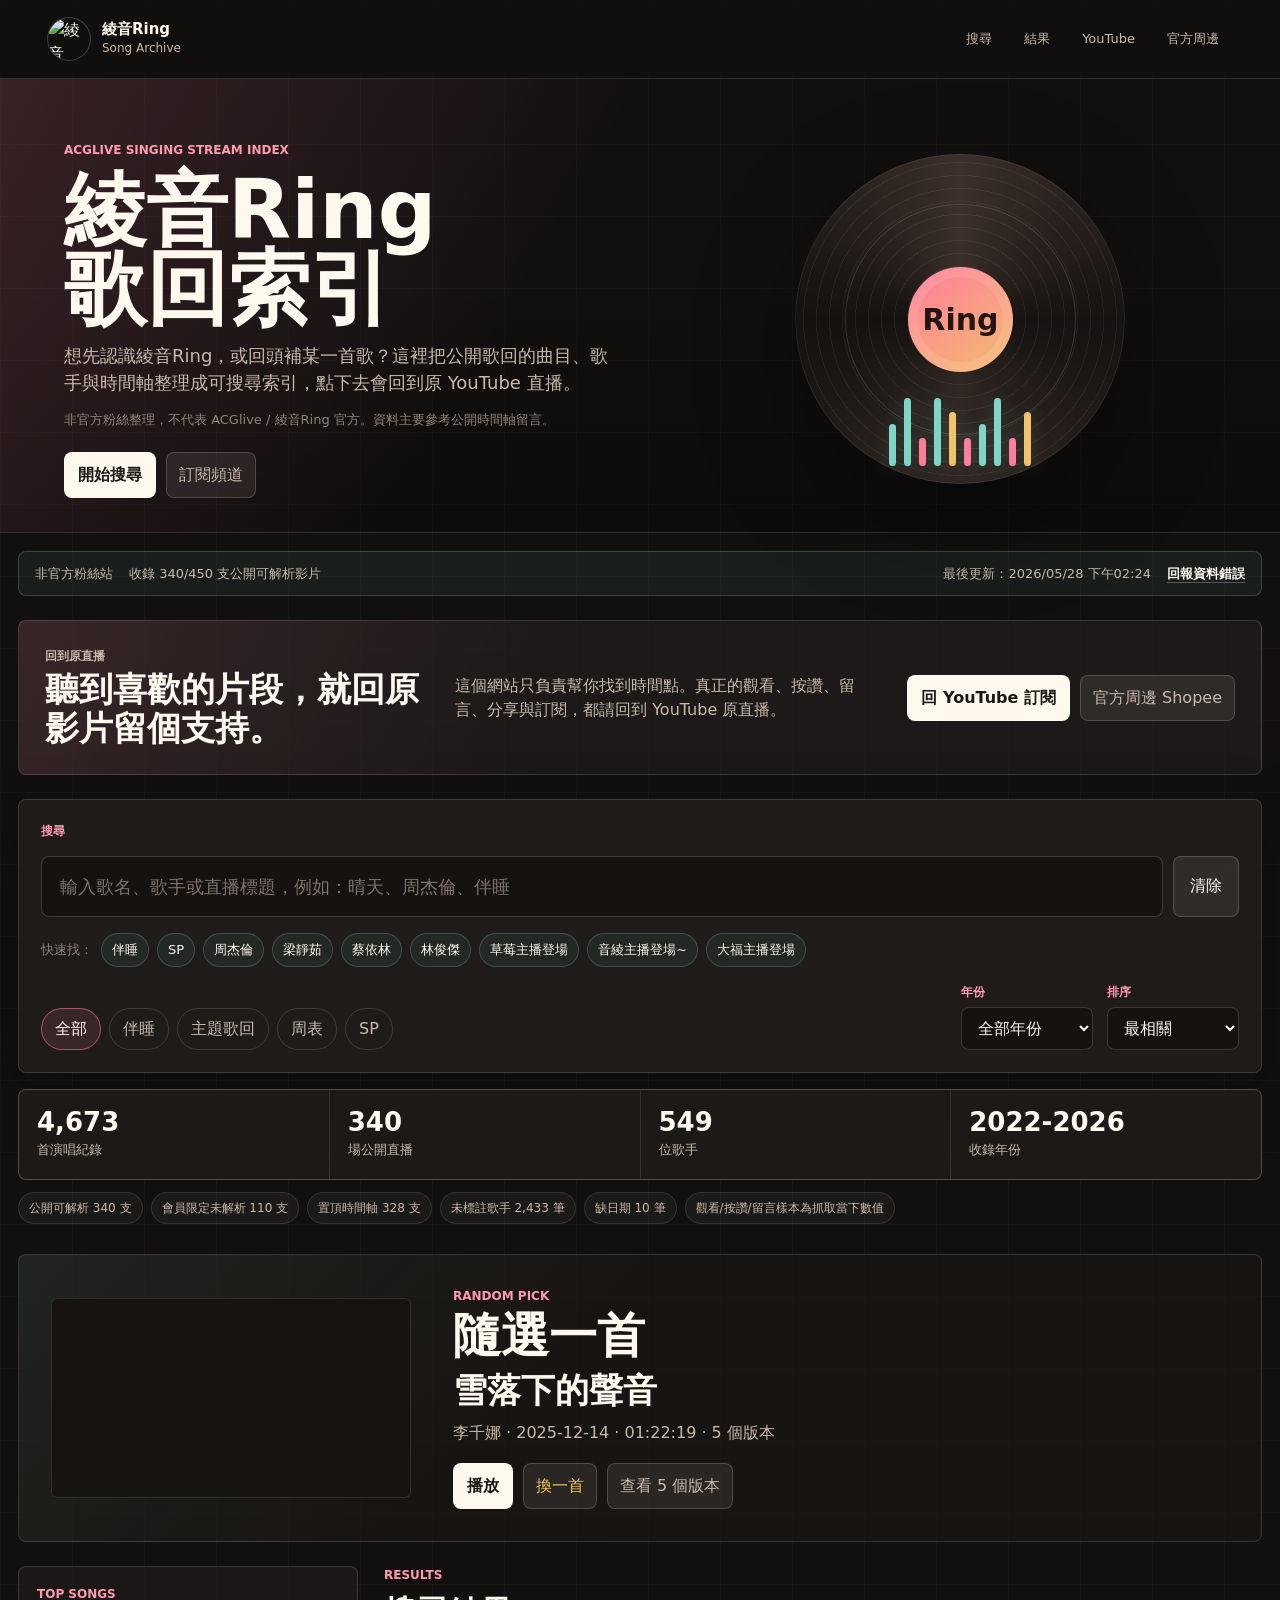
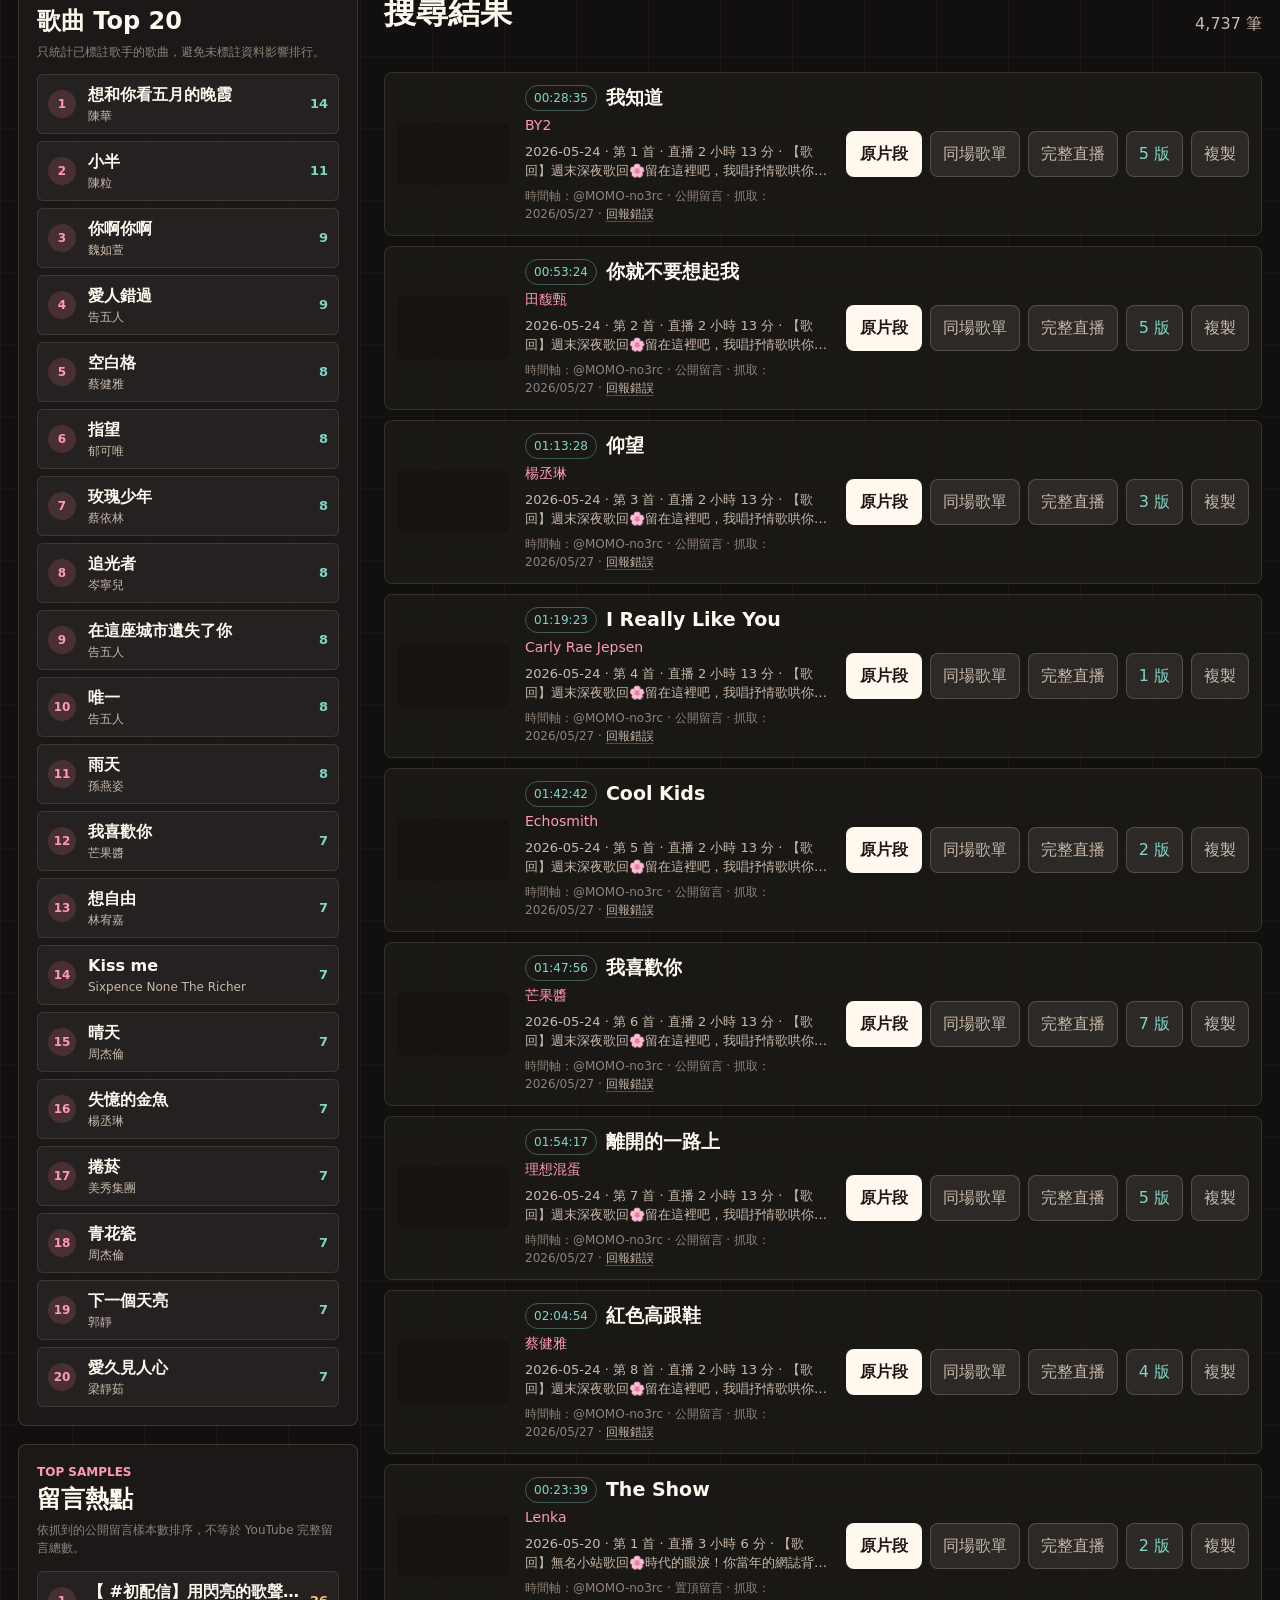
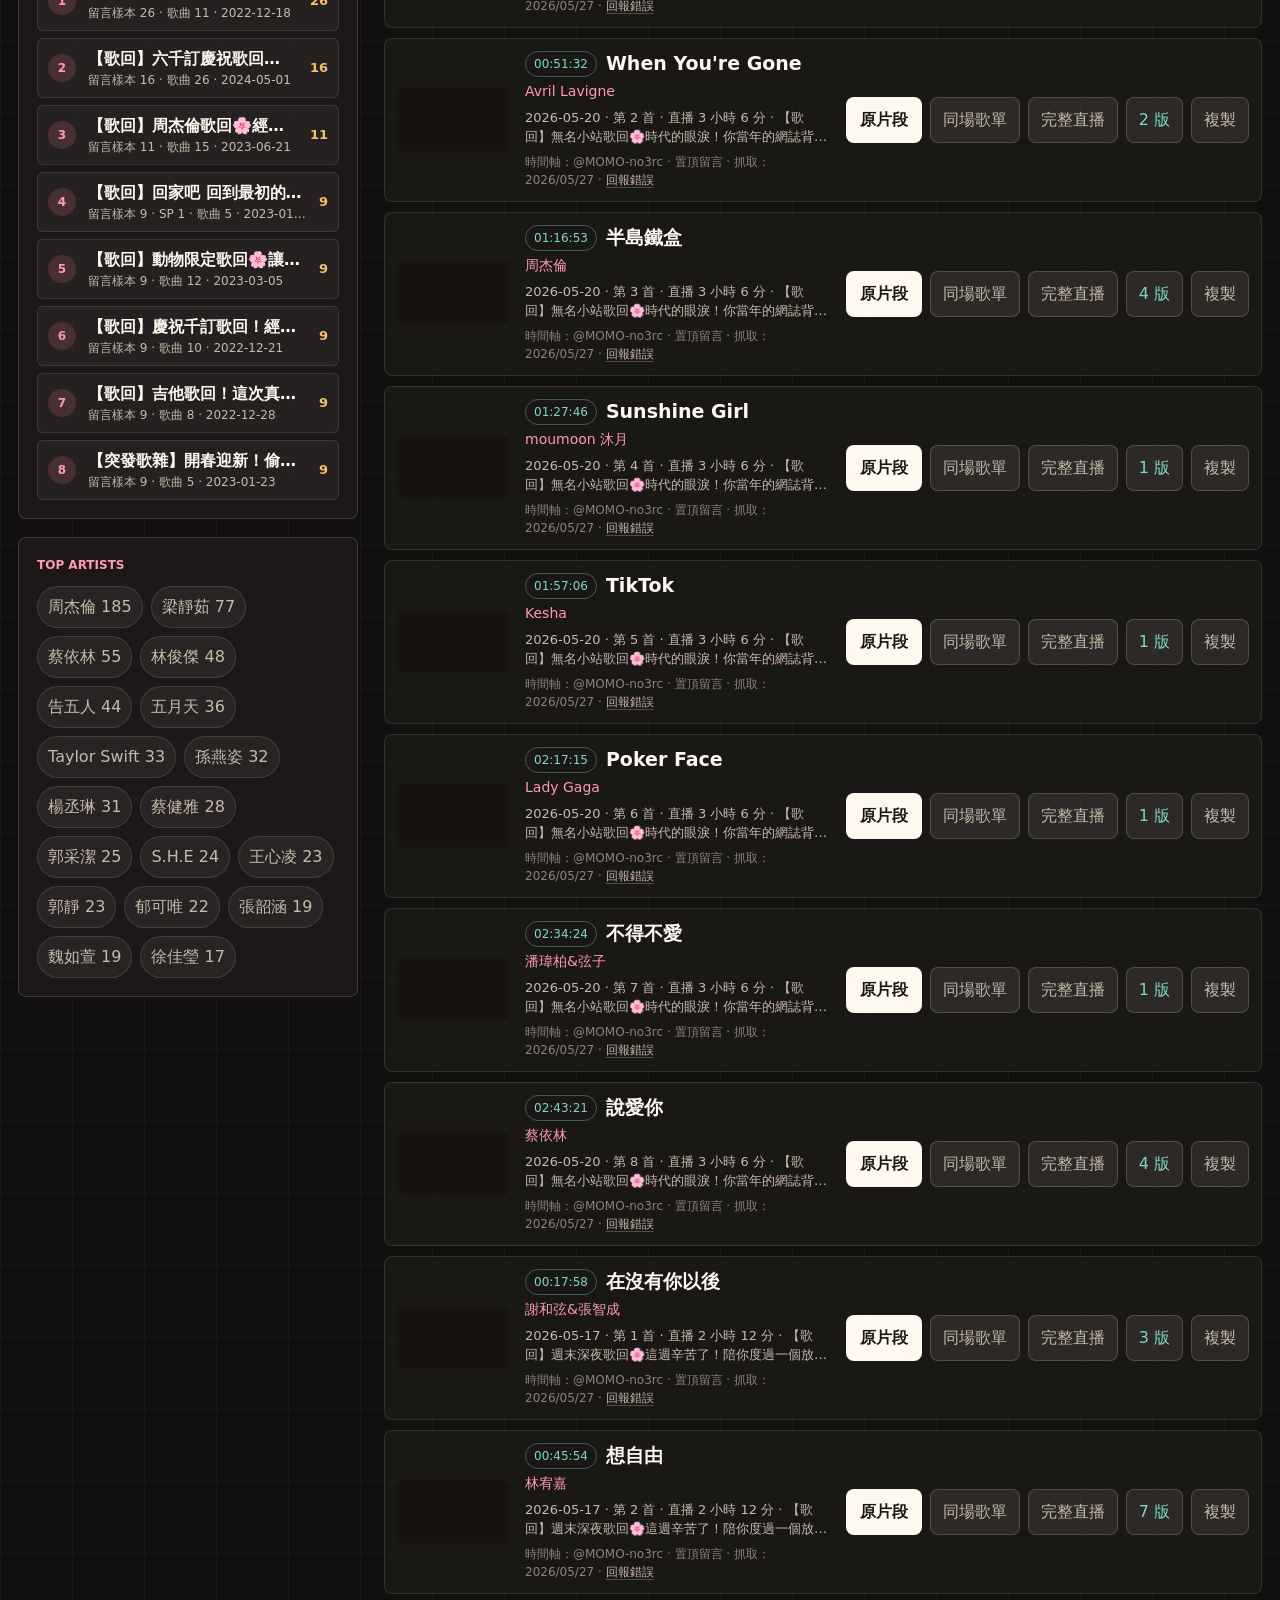
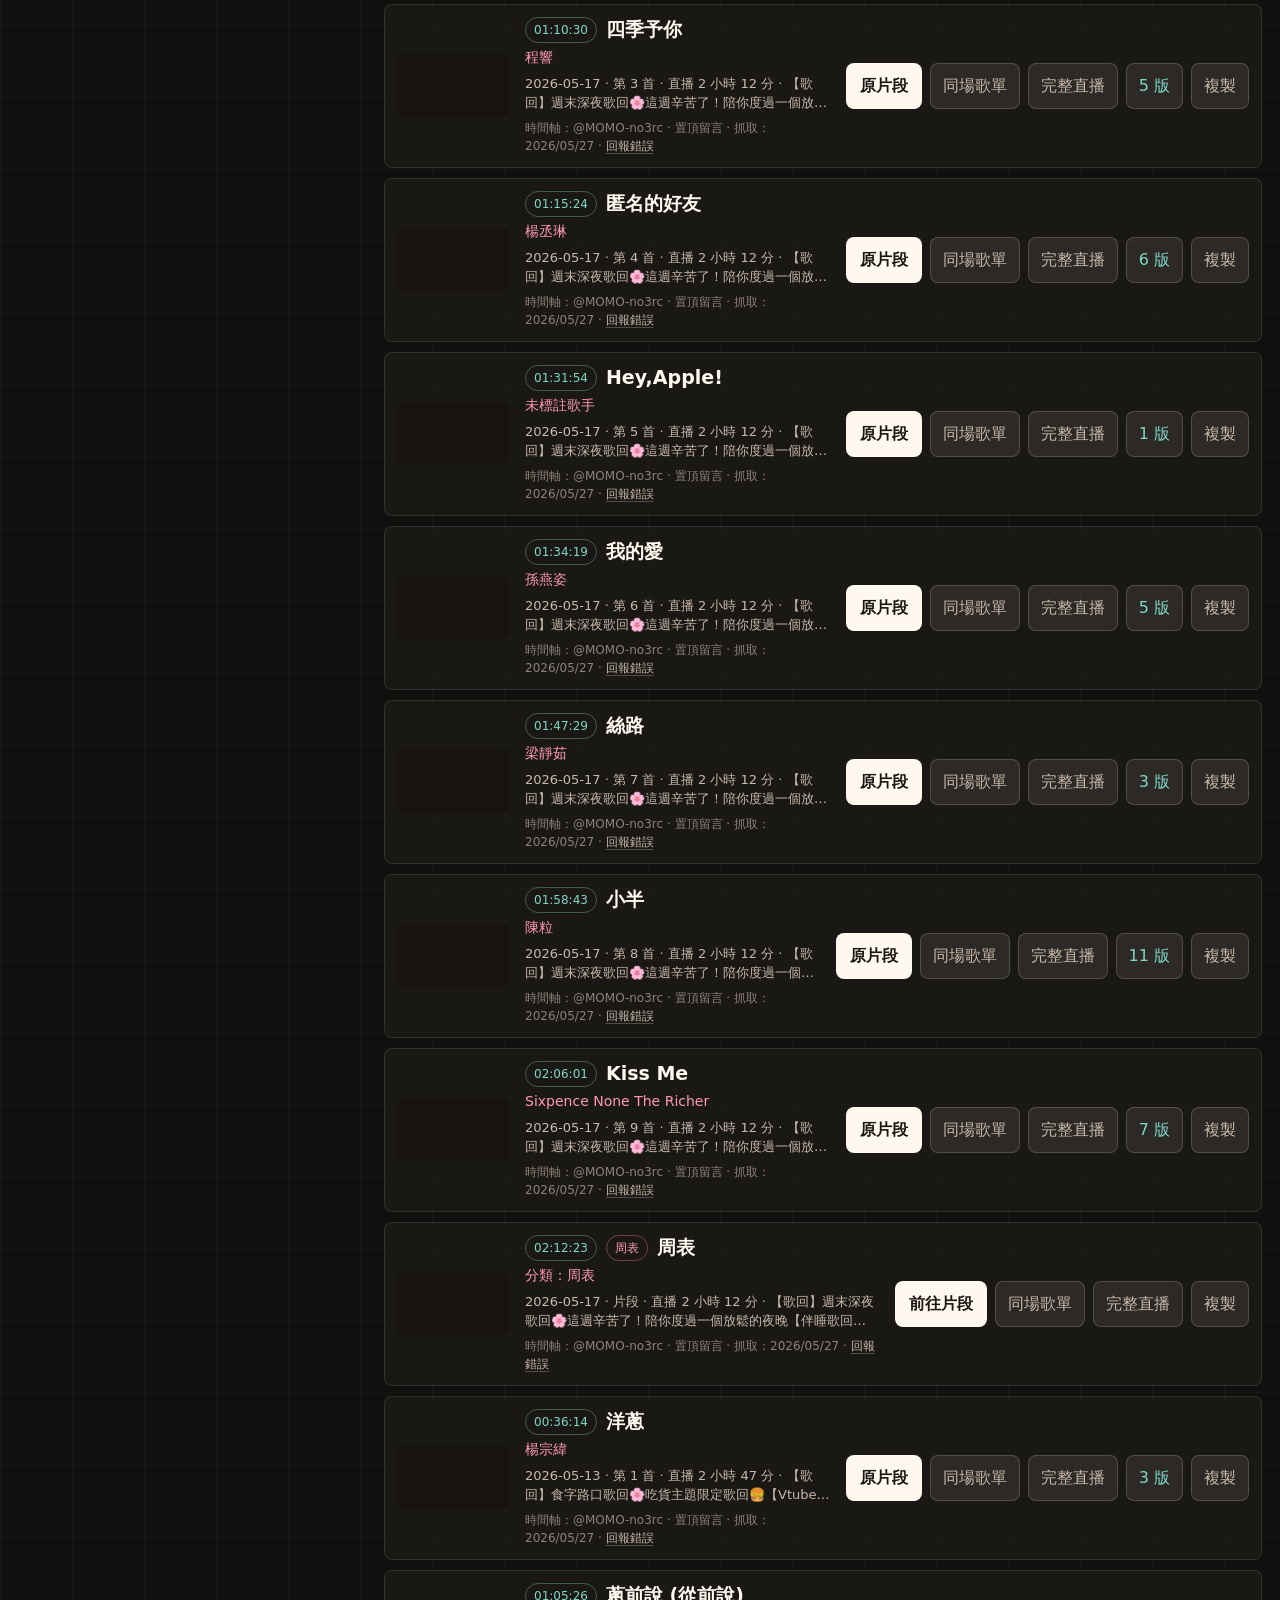
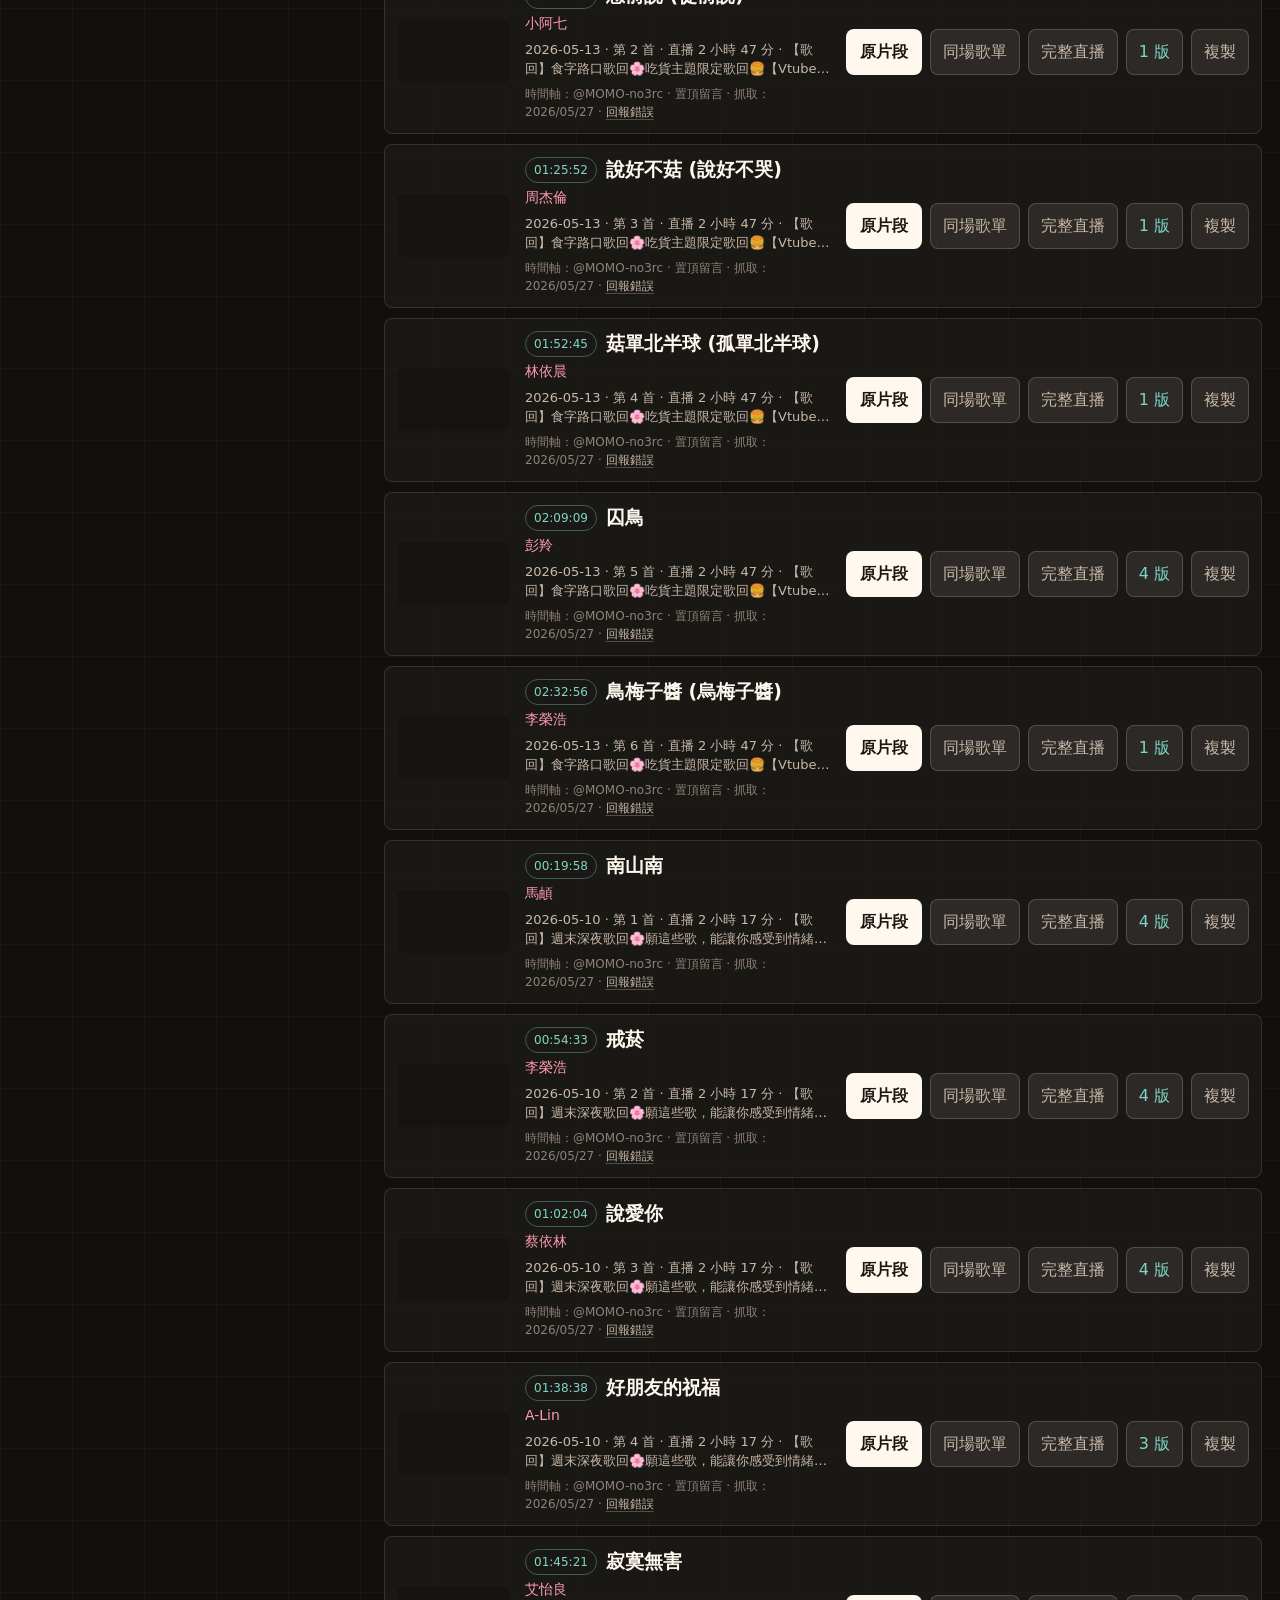
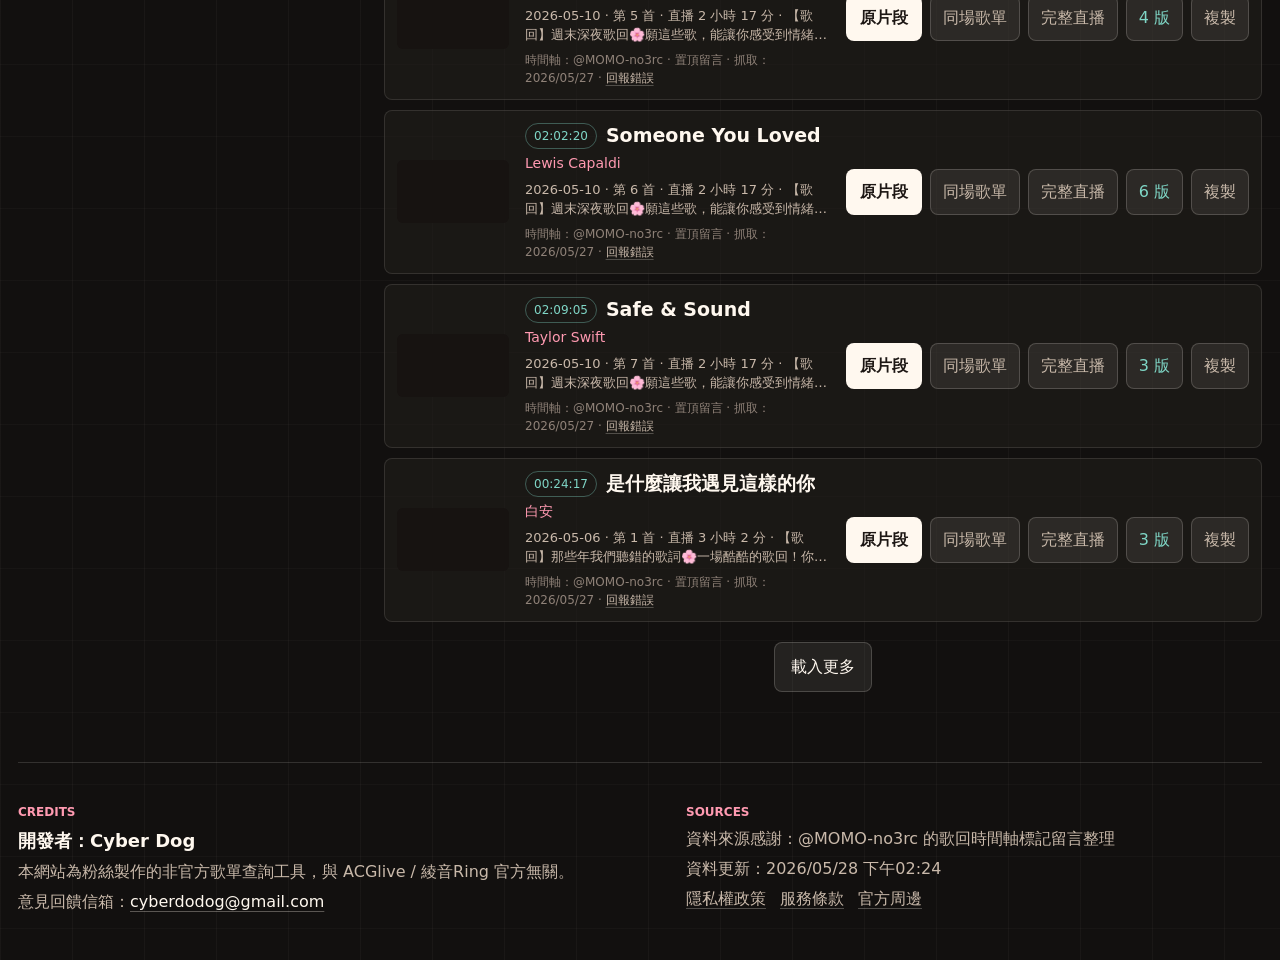
==== commit 26fd9497: "Deploy site" ====
--- a/index.html
+++ b/index.html
@@ -161,7 +161,7 @@
             <div class="song-ranking">
               <p class="section-kicker">Top Songs</p>
               <h2>歌曲 Top 20</h2>
-              <p class="panel-note">依目前收錄歌名統計，含未標註歌手資料。</p>
+              <p class="panel-note">只統計已標註歌手的歌曲，避免未標註資料影響排行。</p>
               <div id="songRanking" class="ranking-list"></div>
             </div>
 
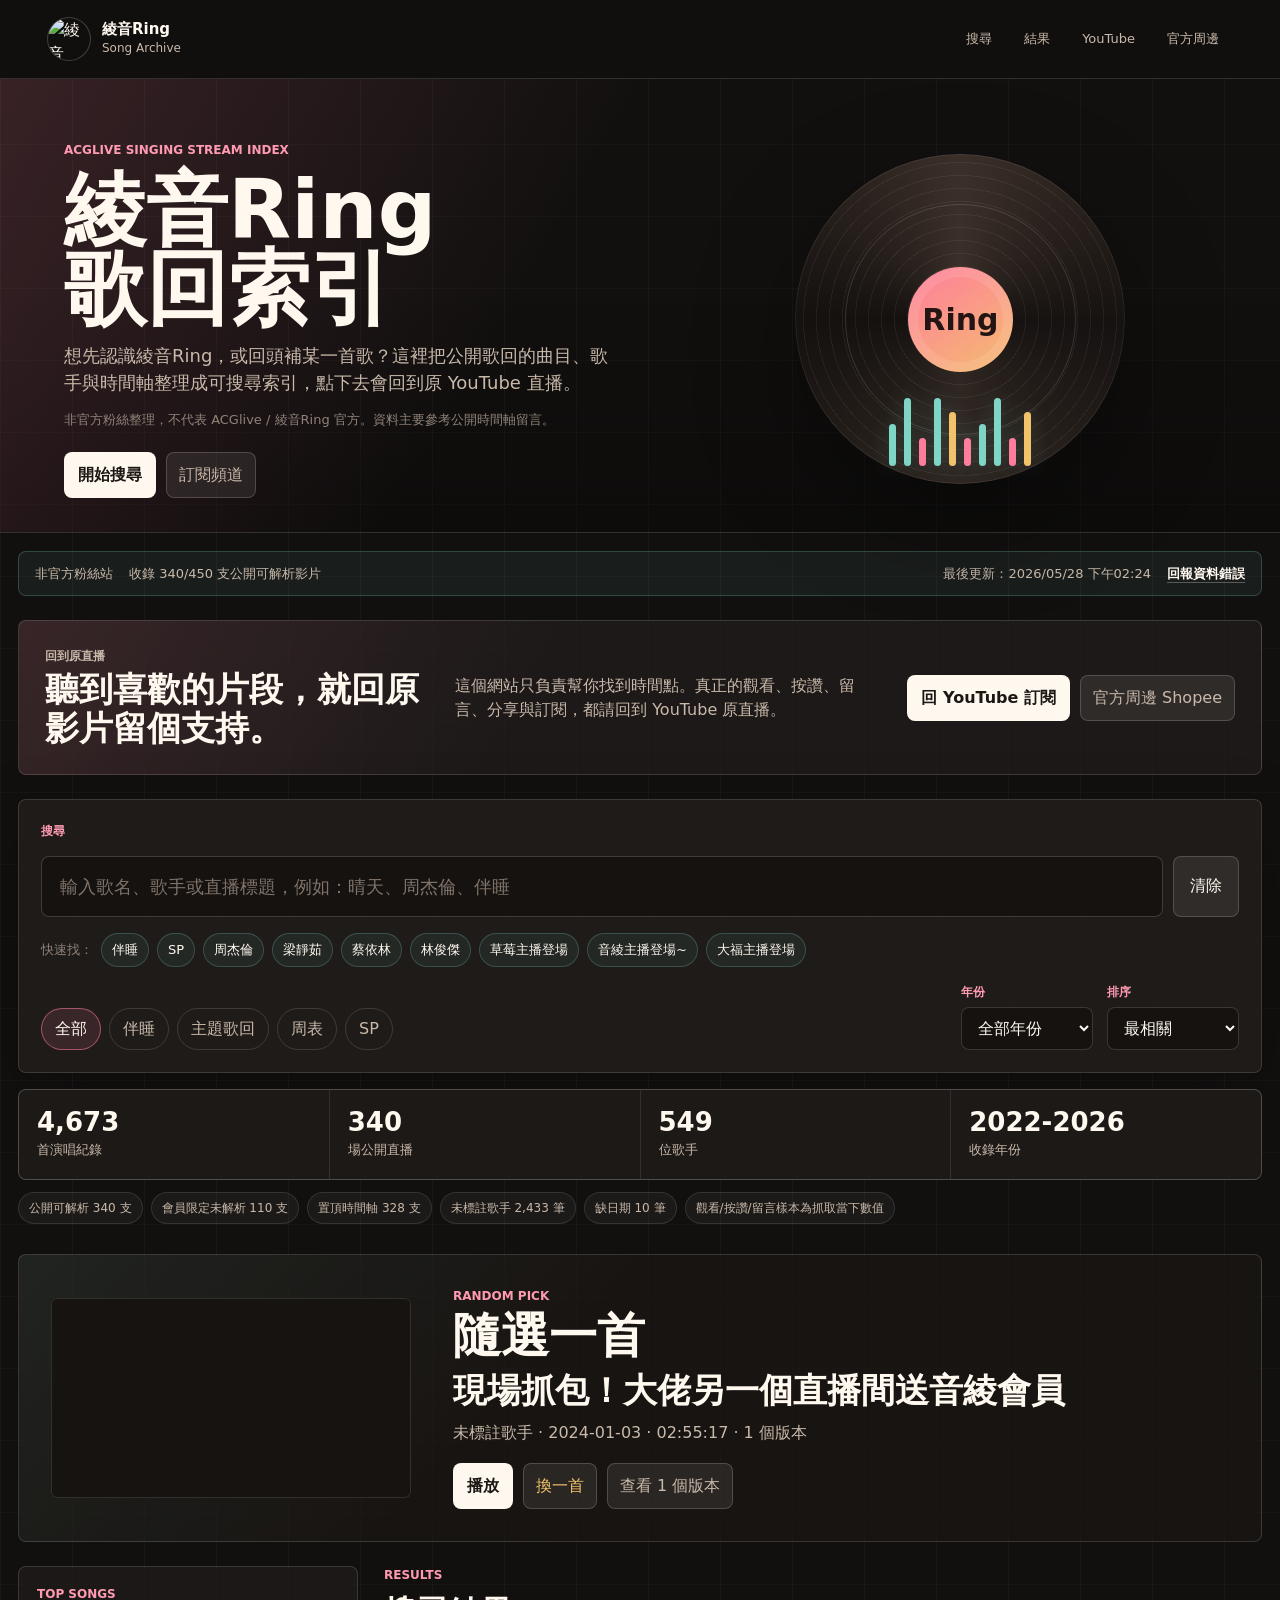
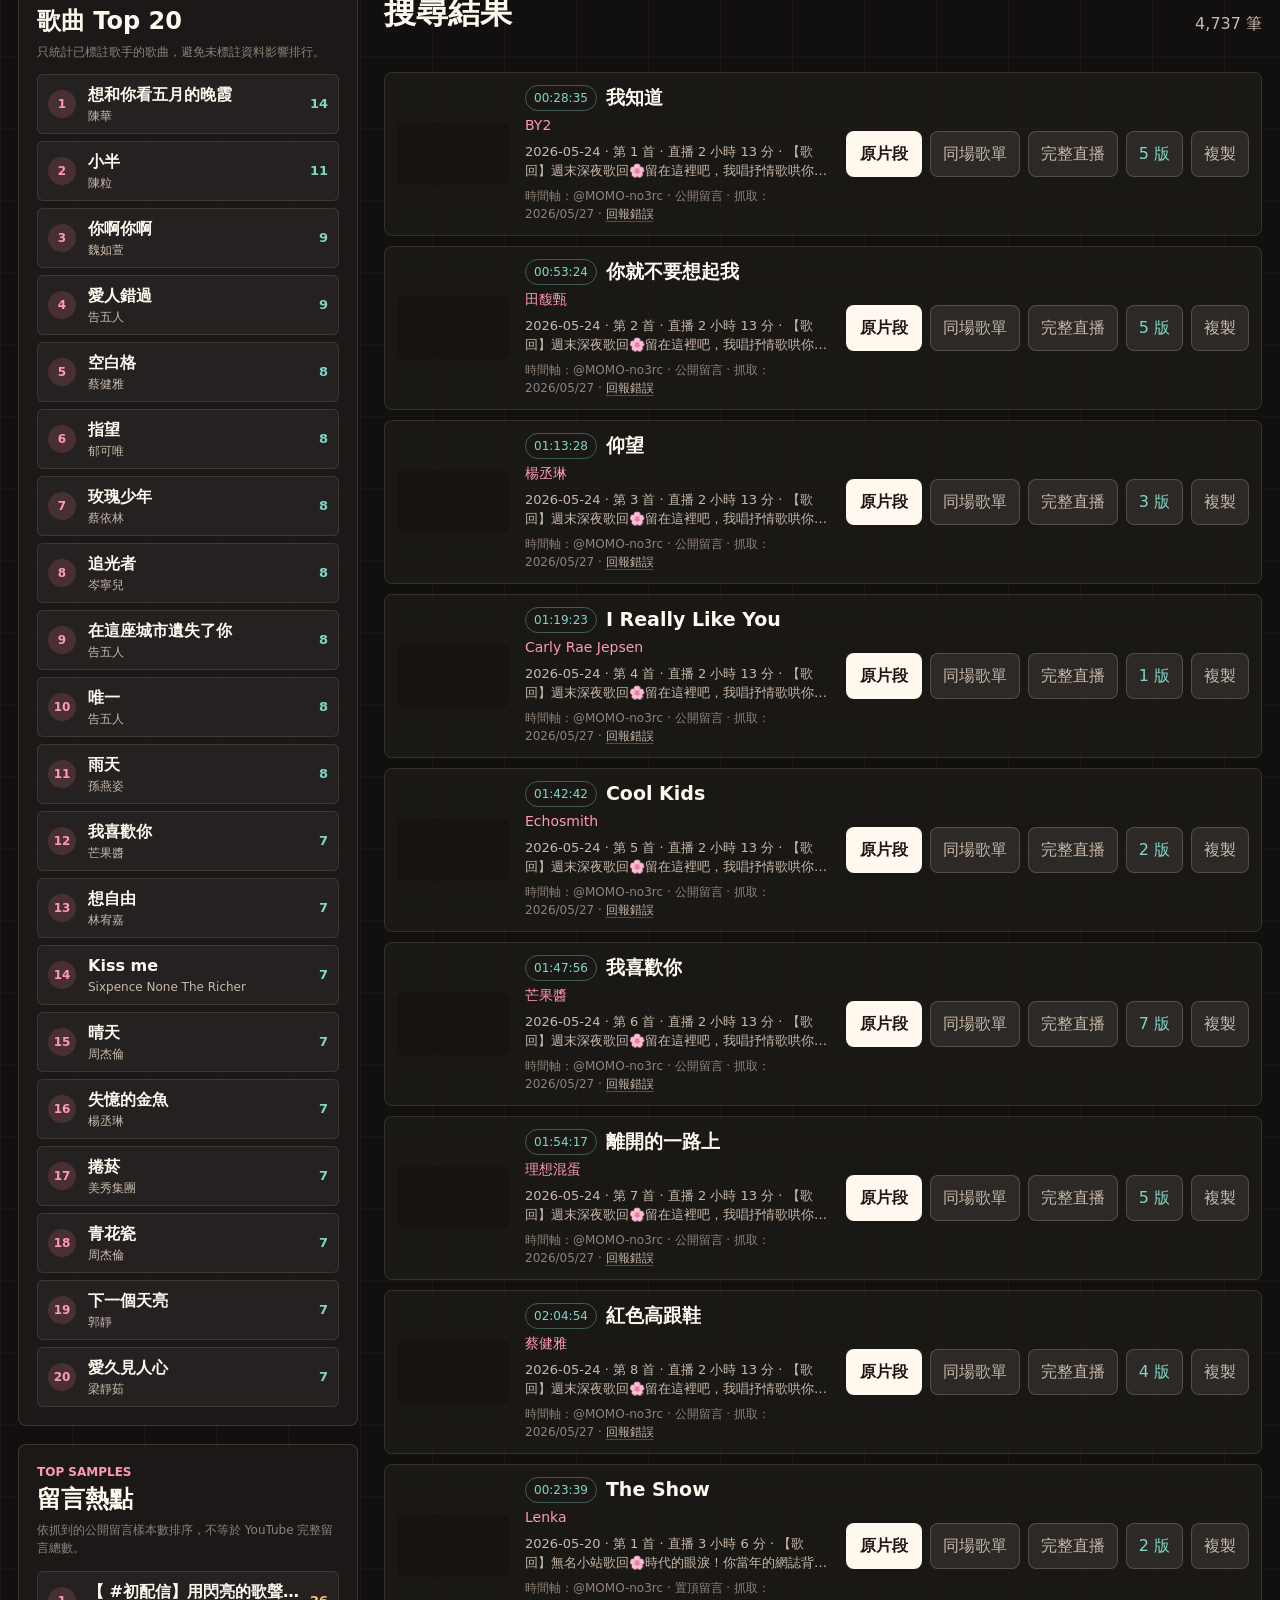
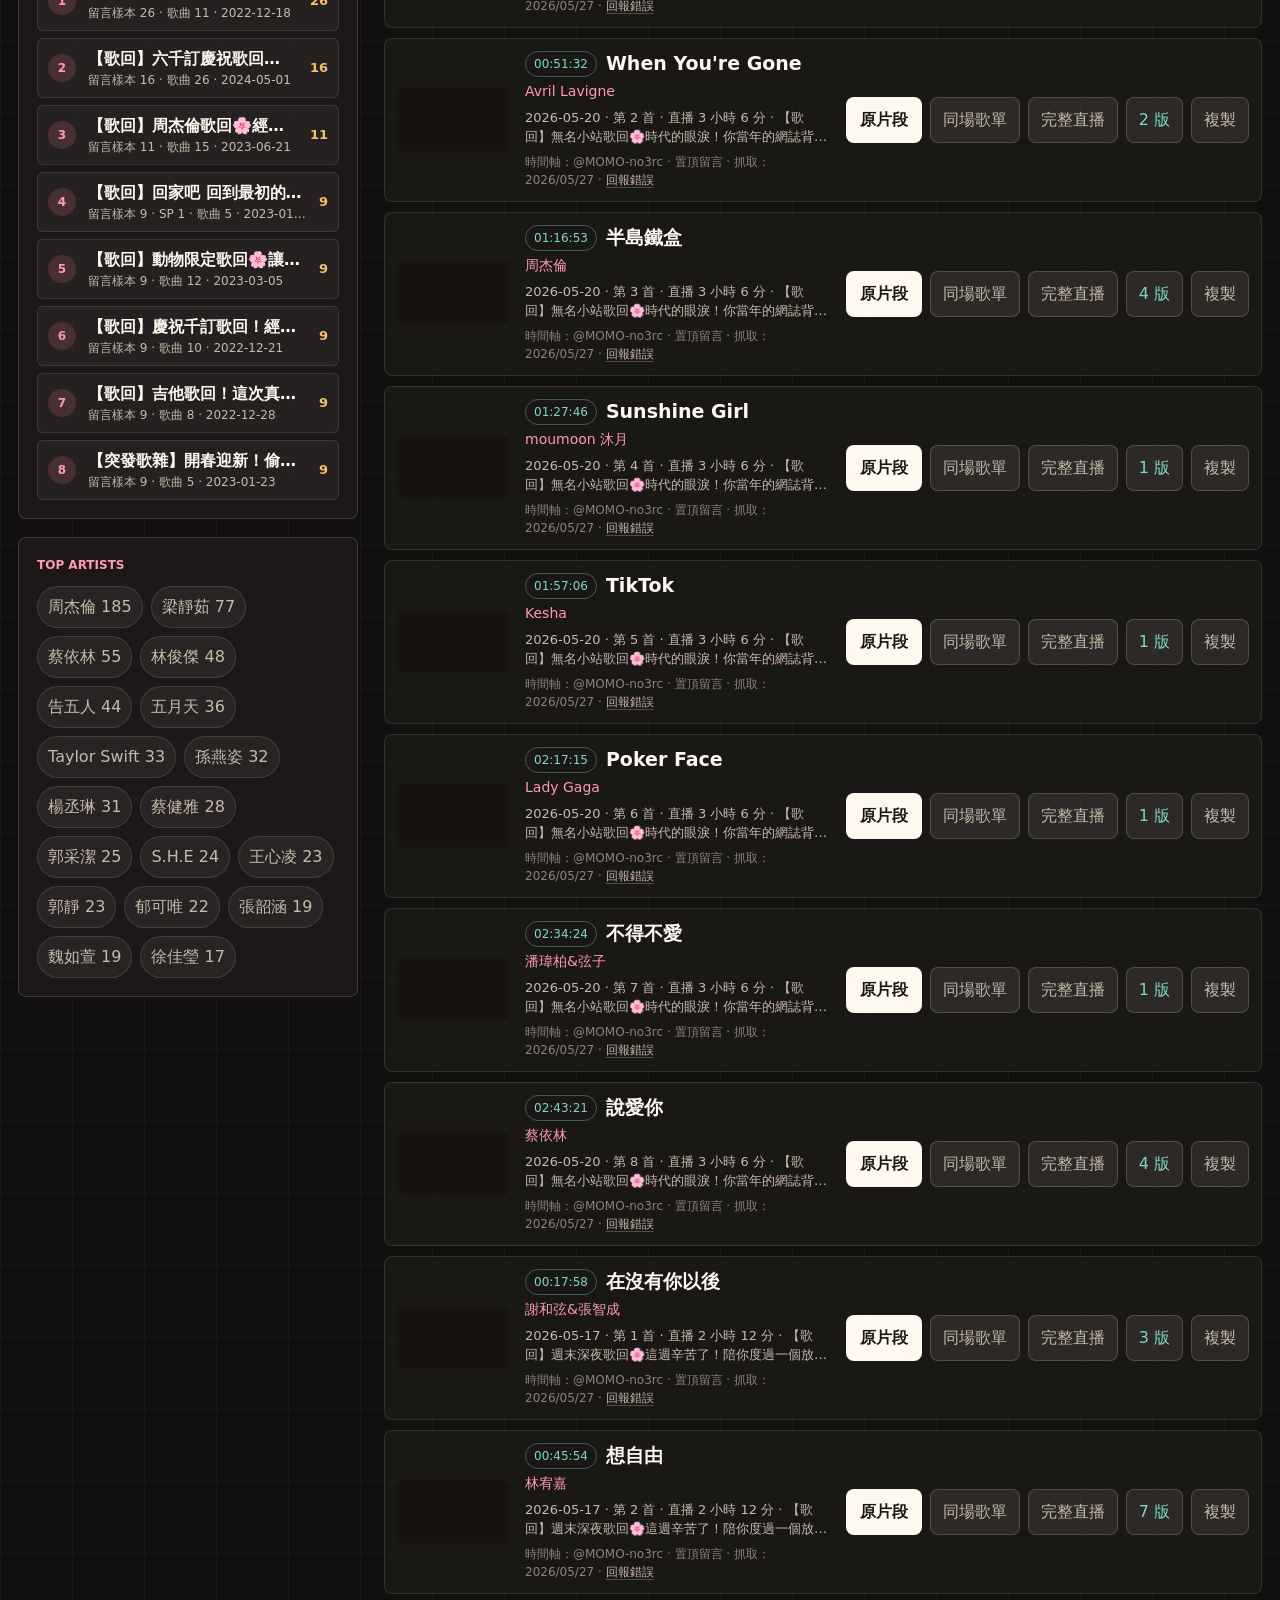
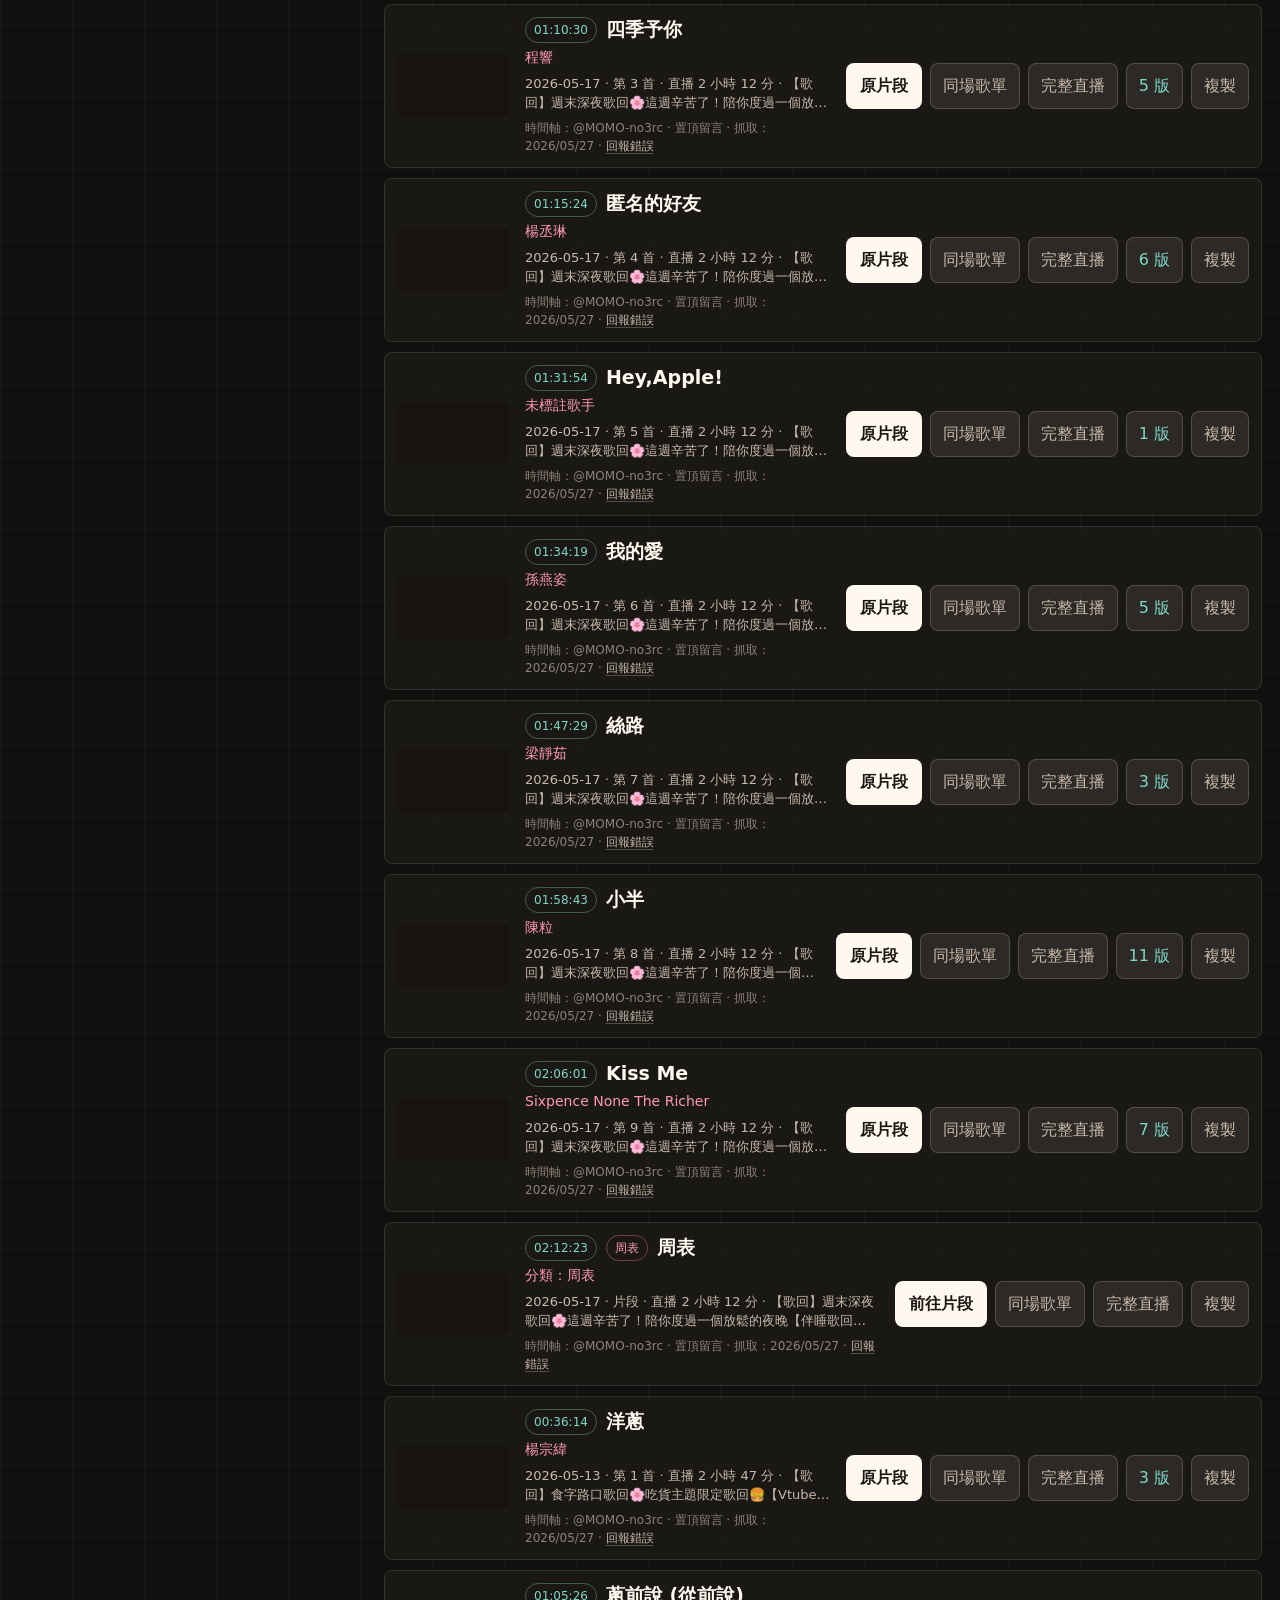
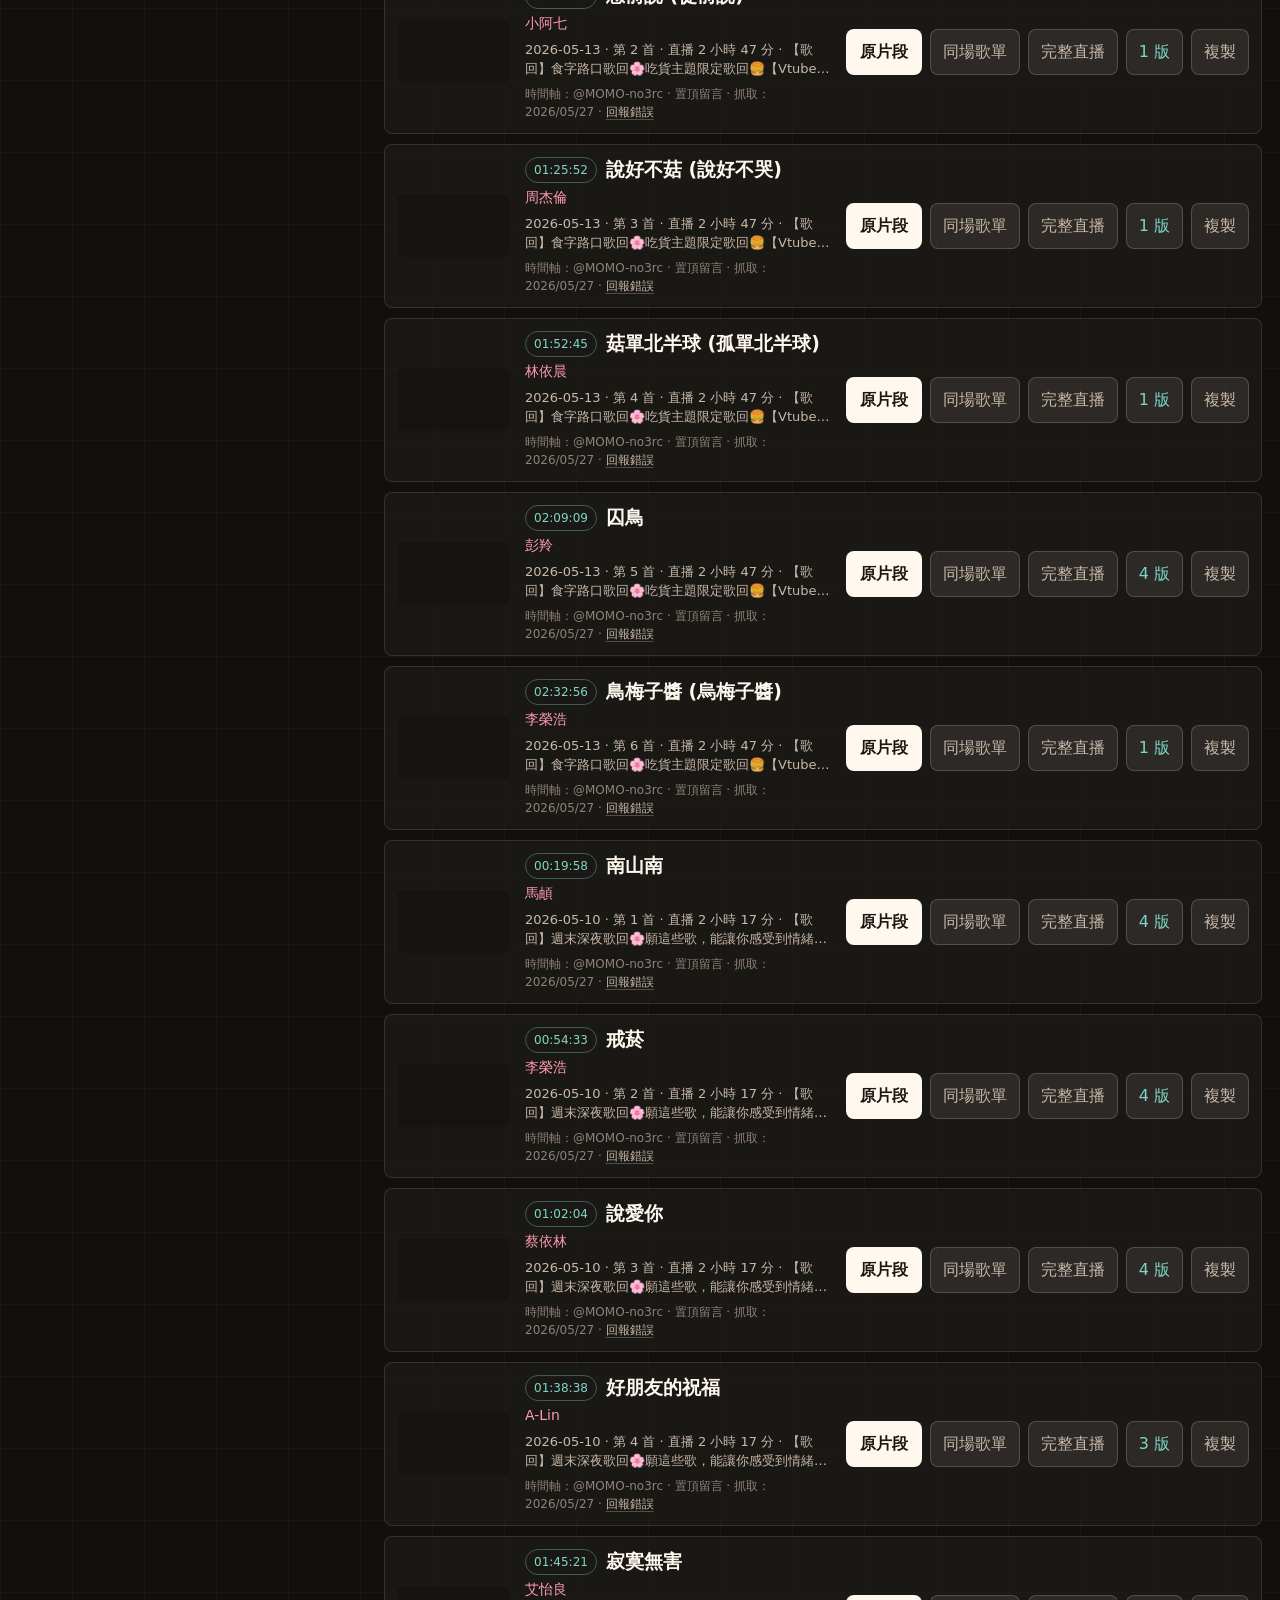
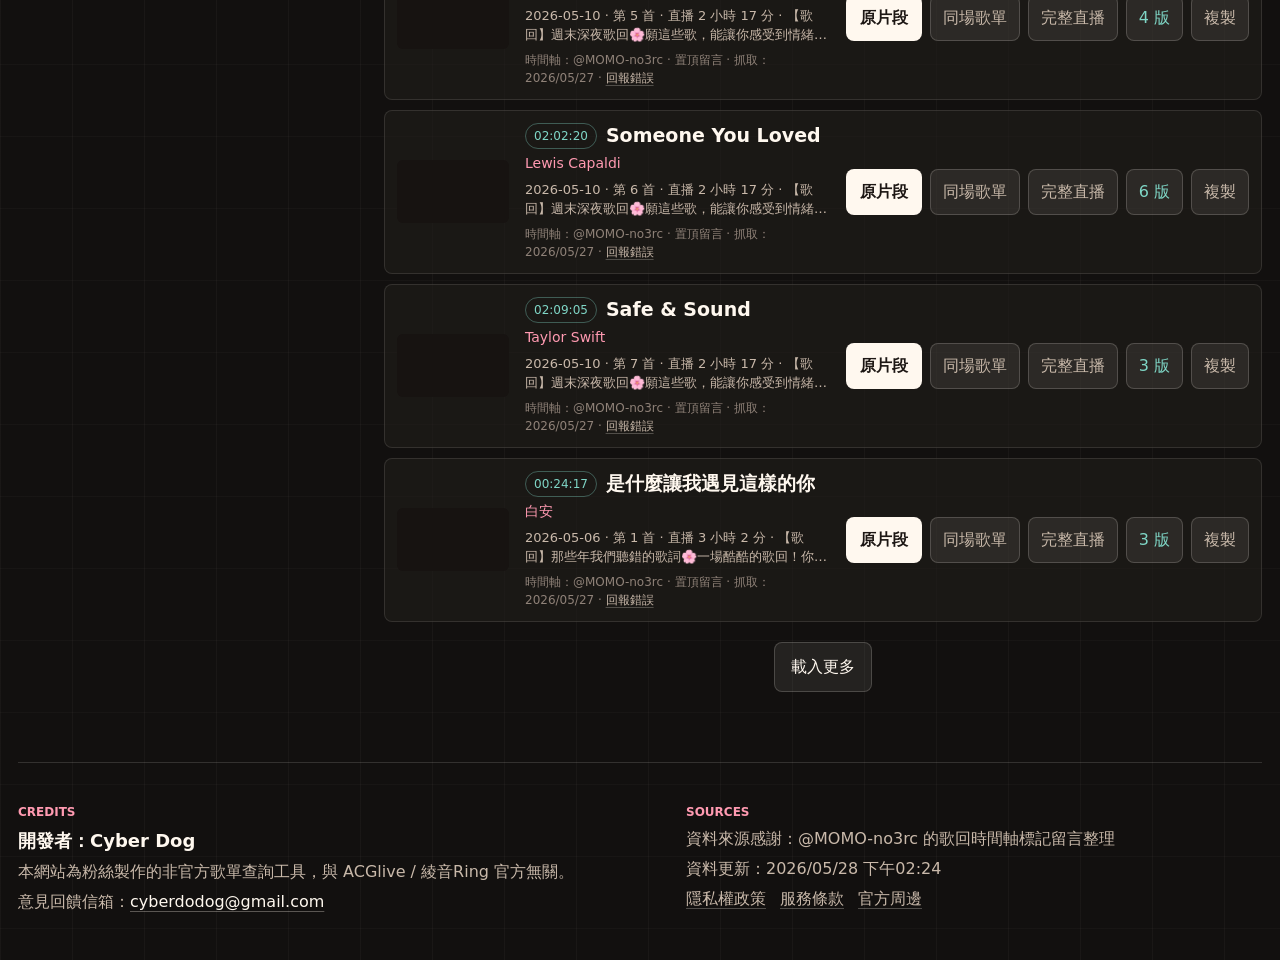
==== commit 466db9a0: "Deploy site" ====
--- a/index.html
+++ b/index.html
@@ -227,6 +227,6 @@
       </section>
     </div>
 
-    <script src="./app.js" type="module"></script>
+    <script src="./app.js?v=20260528-artist-filter" type="module"></script>
   </body>
 </html>
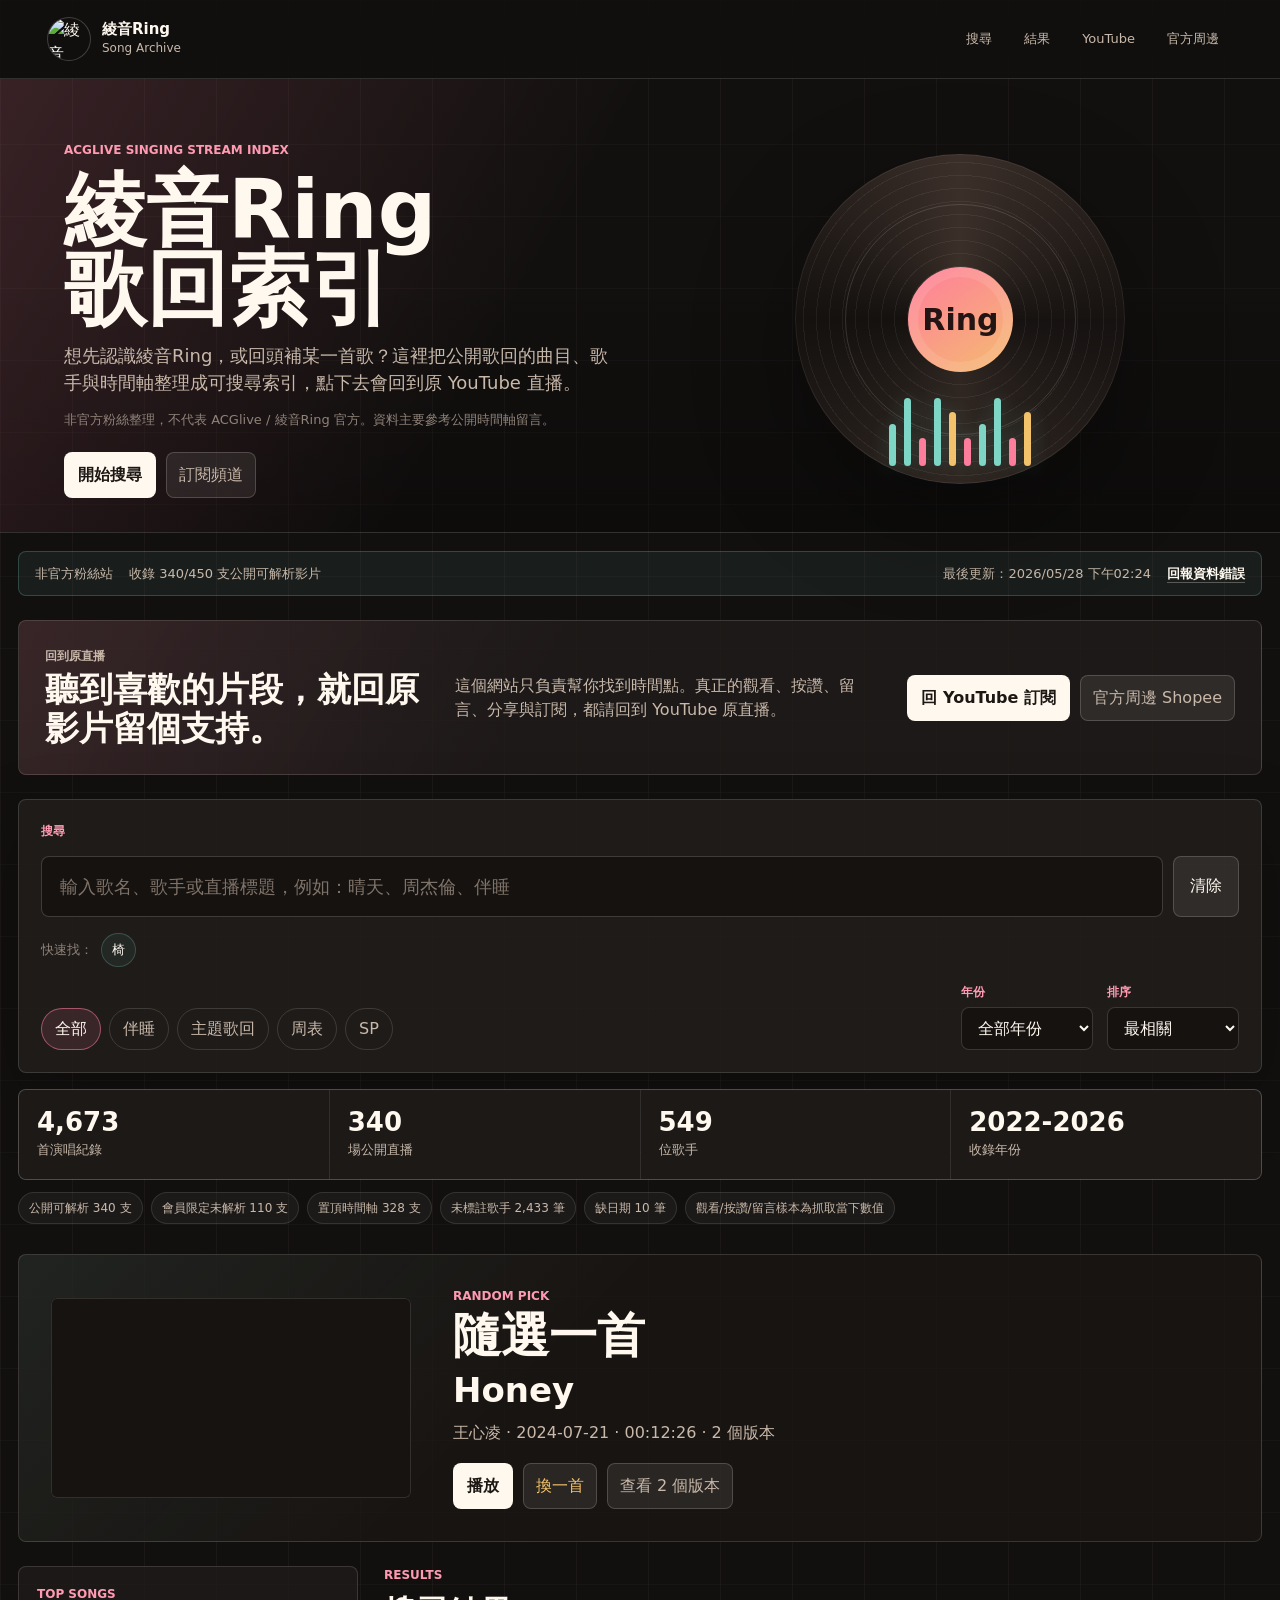
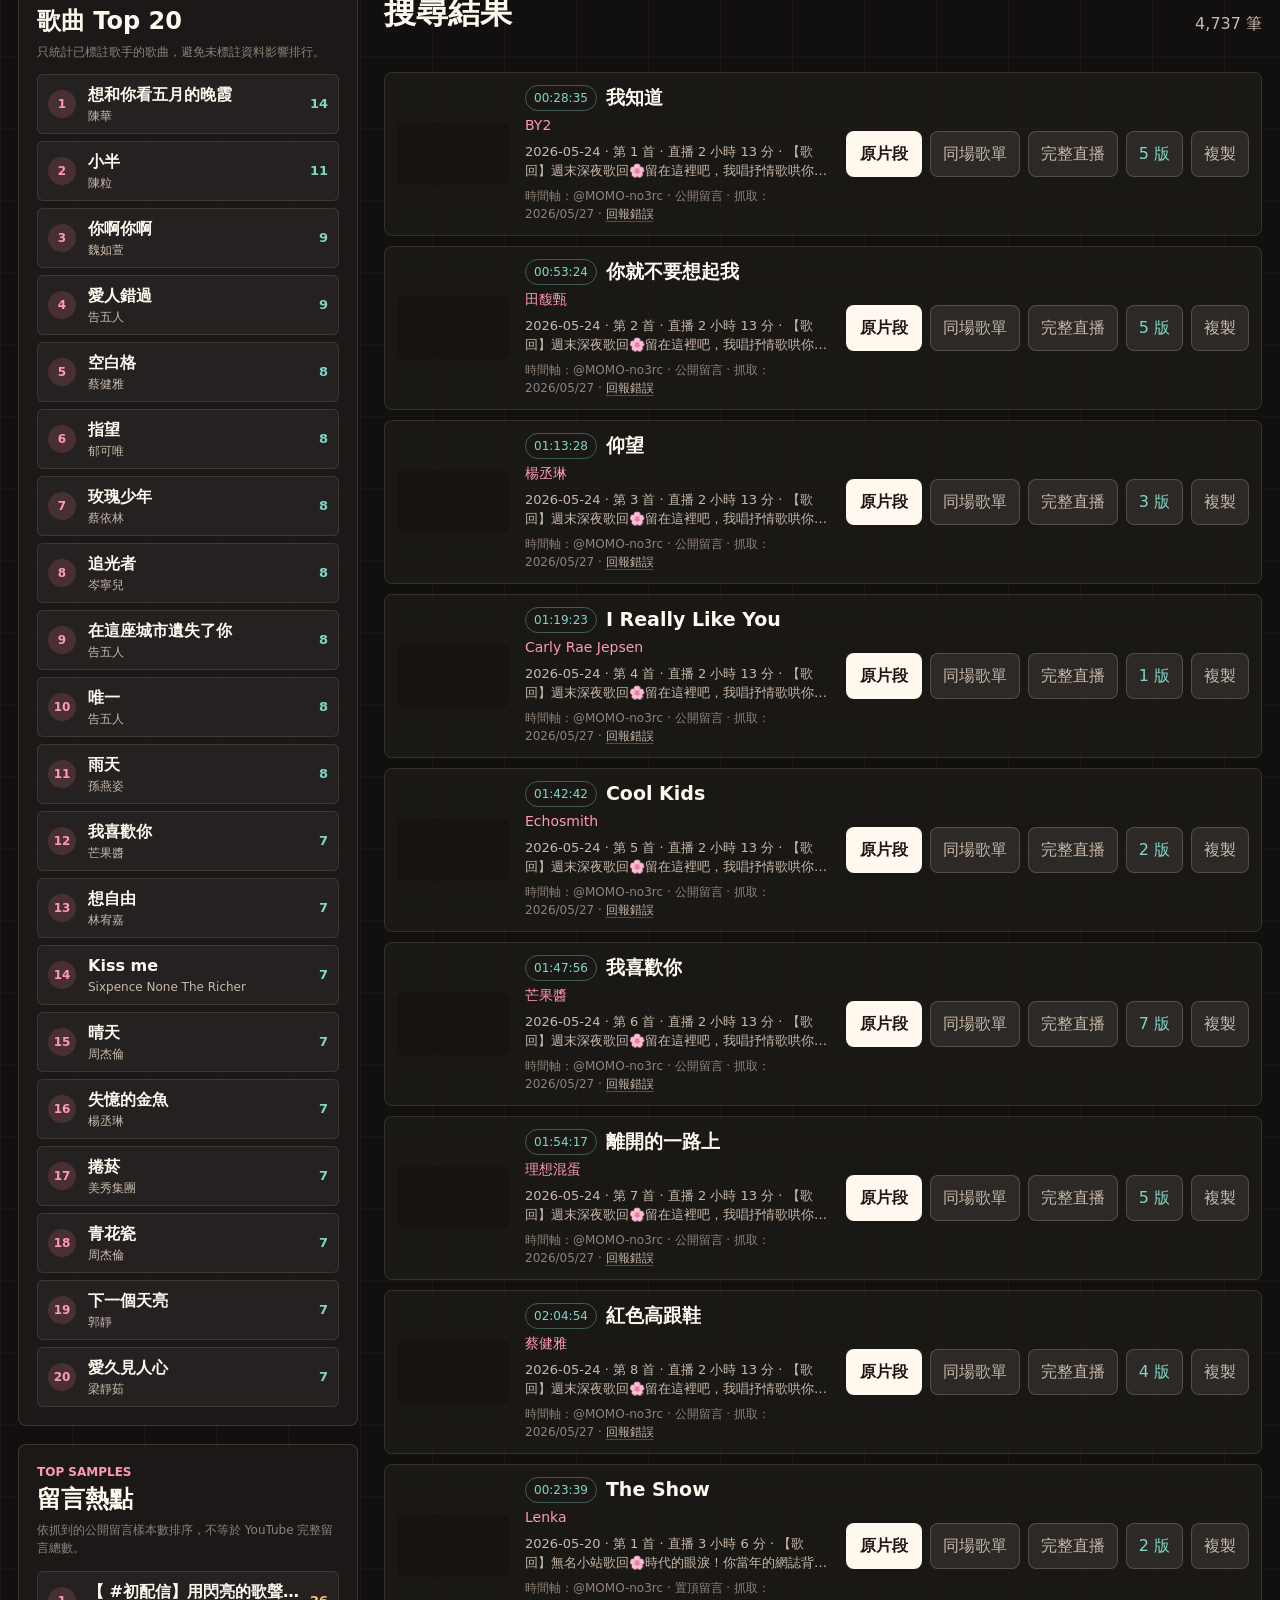
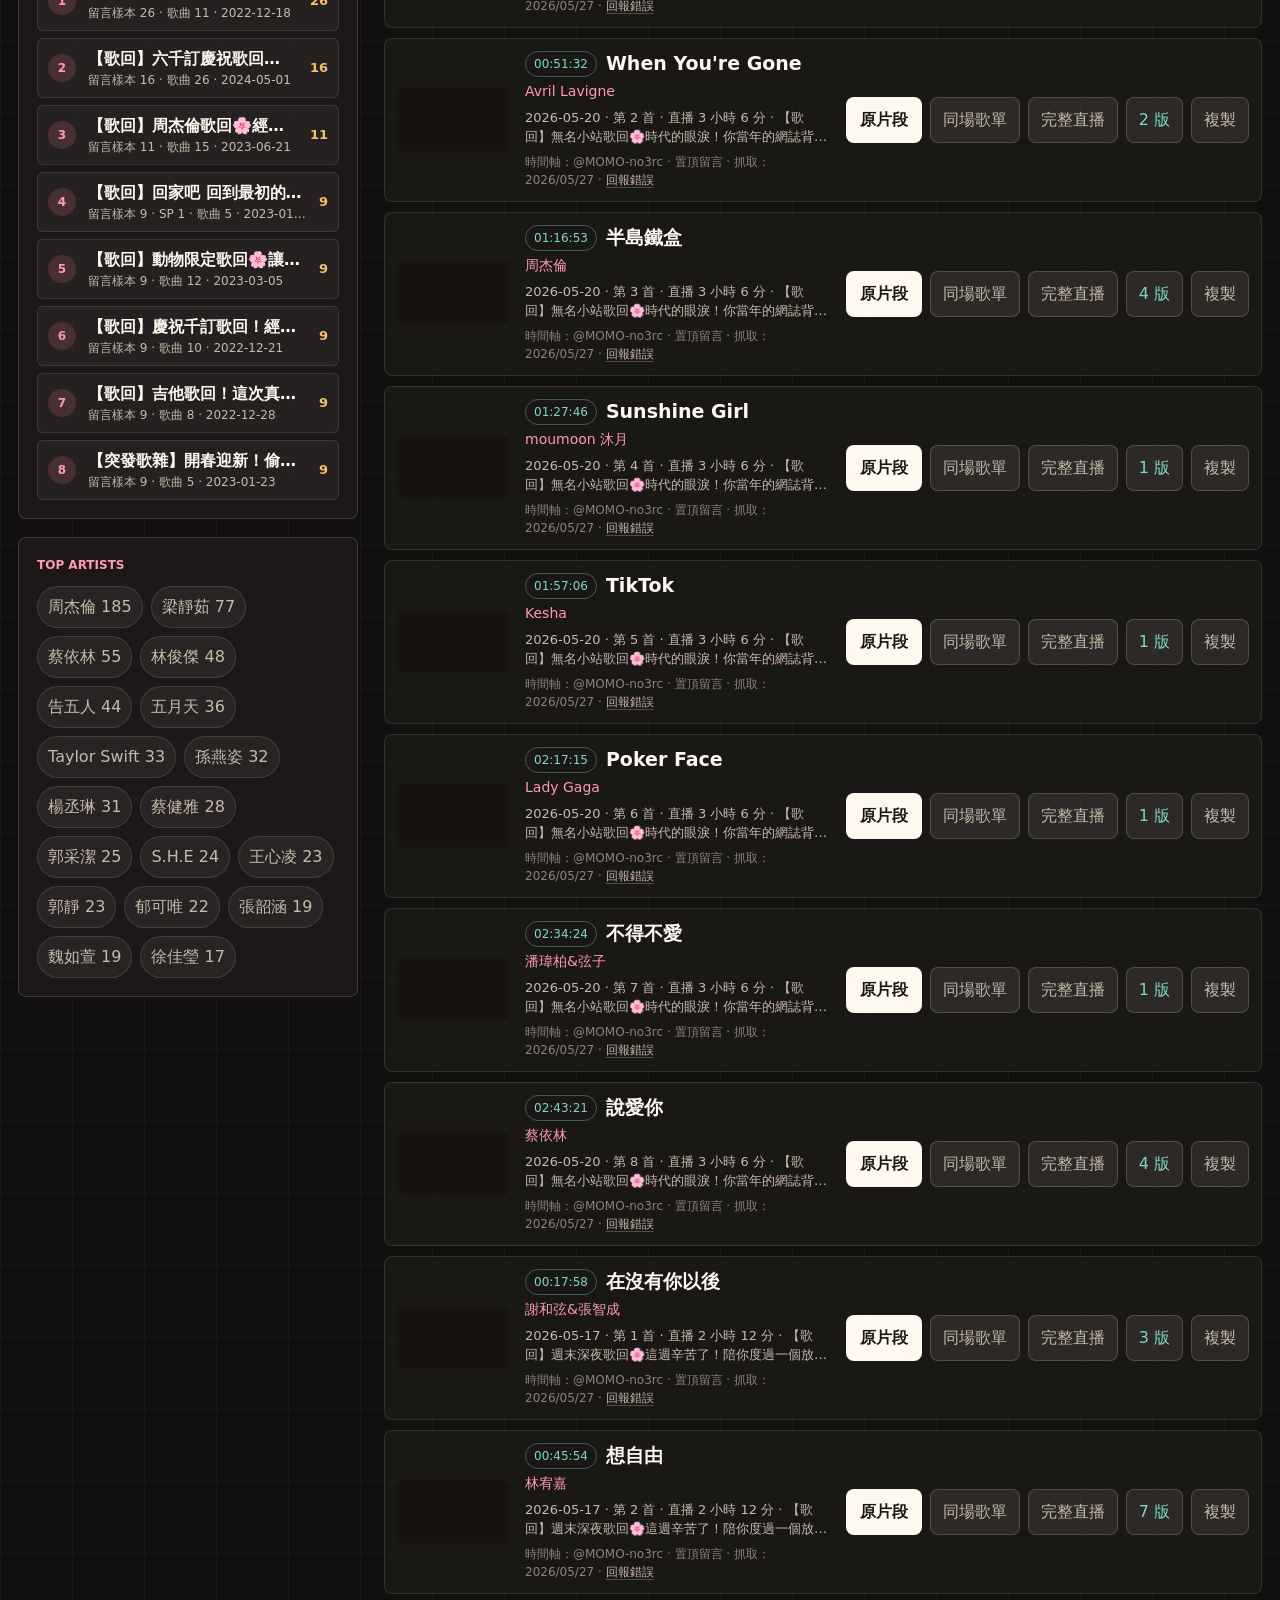
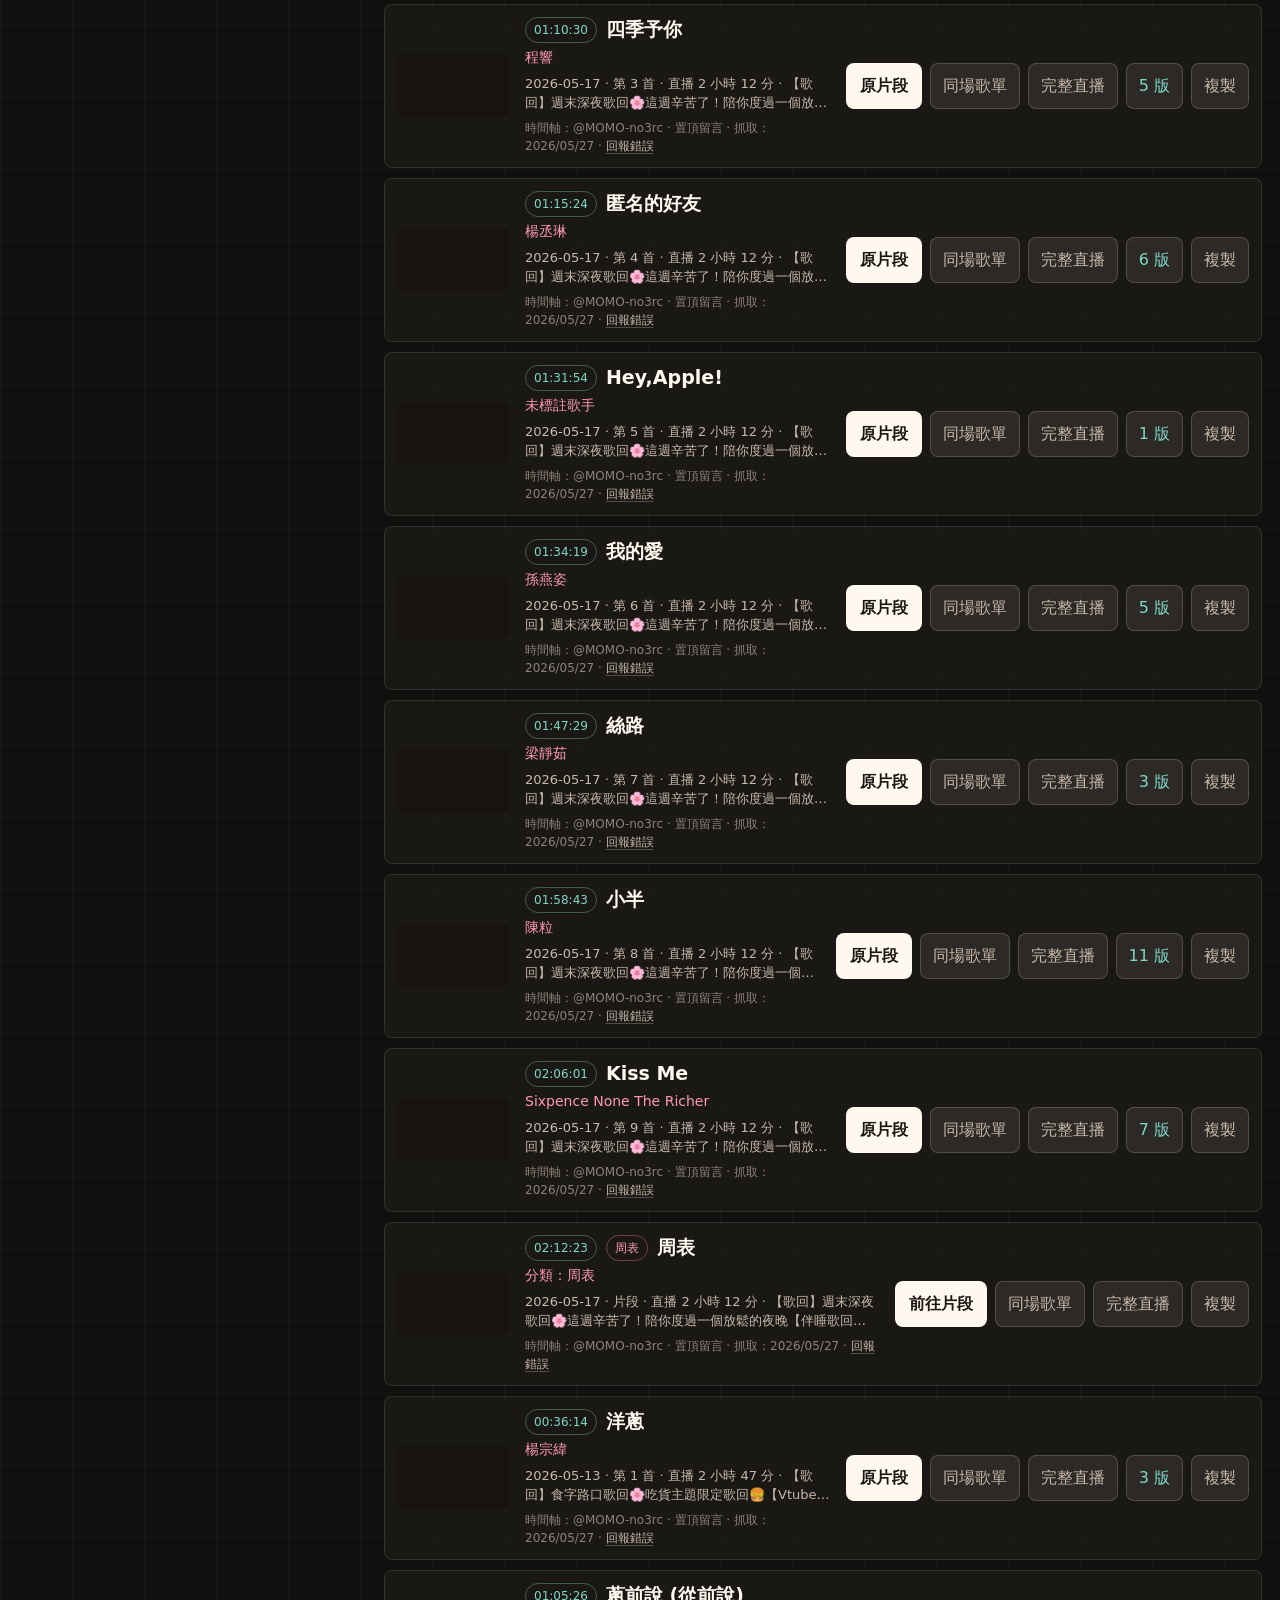
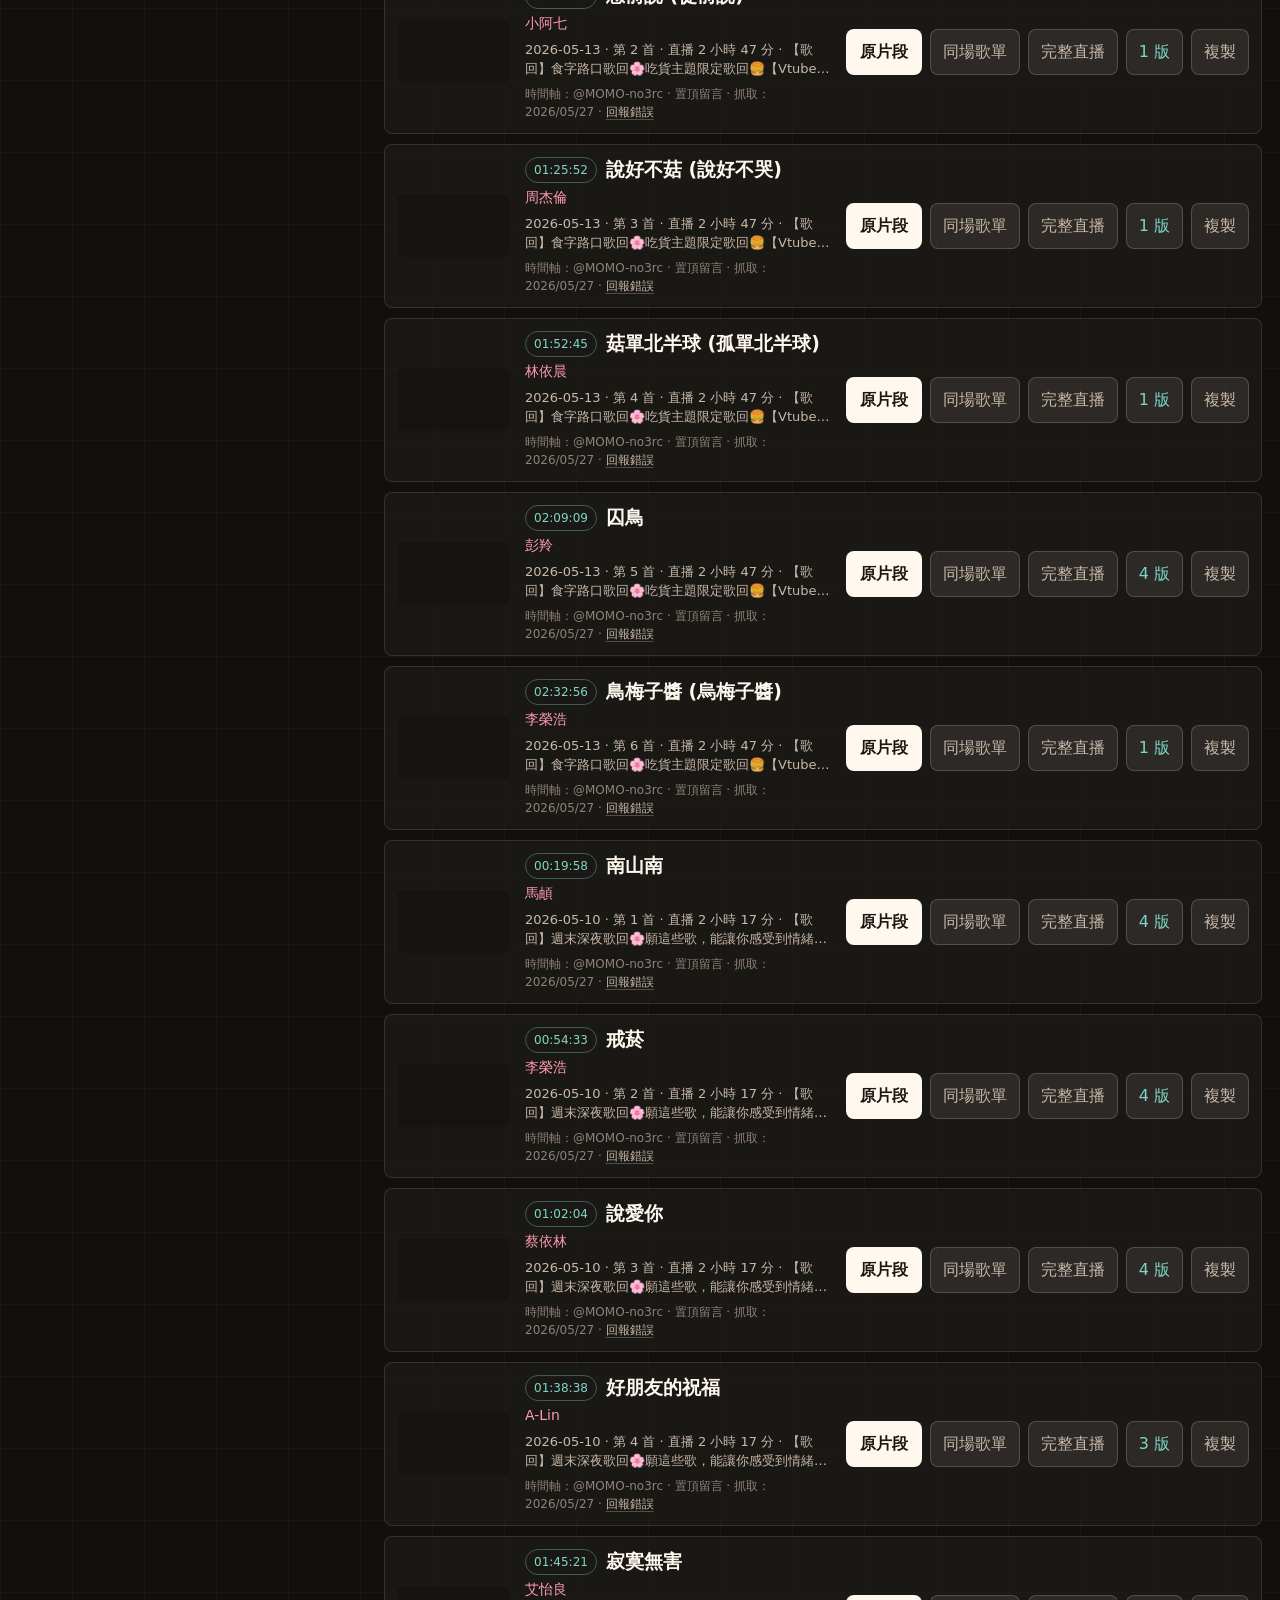
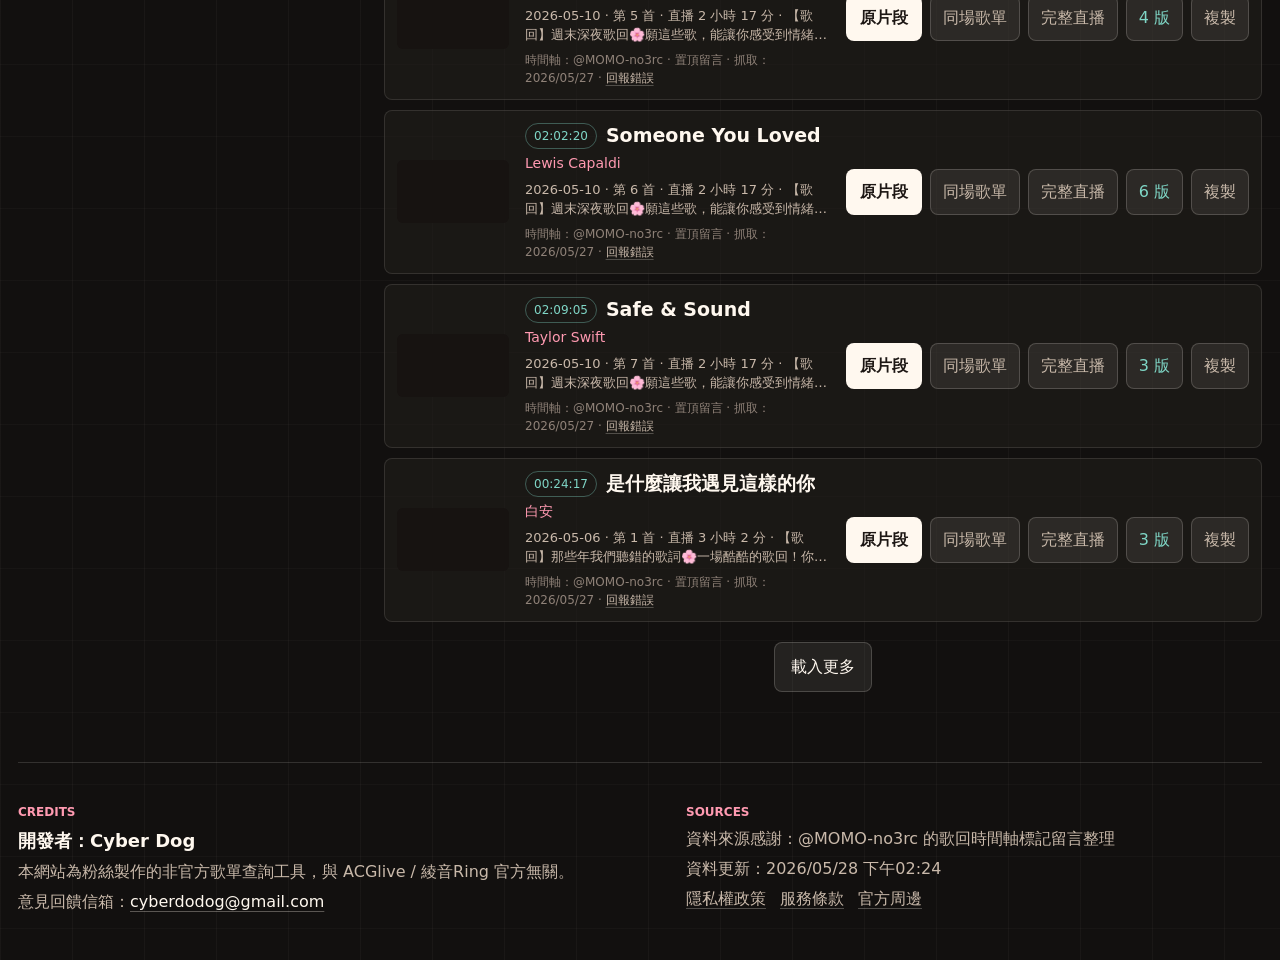
==== commit 3bbadf4b: "Deploy site" ====
--- a/index.html
+++ b/index.html
@@ -227,6 +227,6 @@
       </section>
     </div>
 
-    <script src="./app.js?v=20260528-artist-filter" type="module"></script>
+    <script src="./app.js?v=20260528-quick-chair" type="module"></script>
   </body>
 </html>
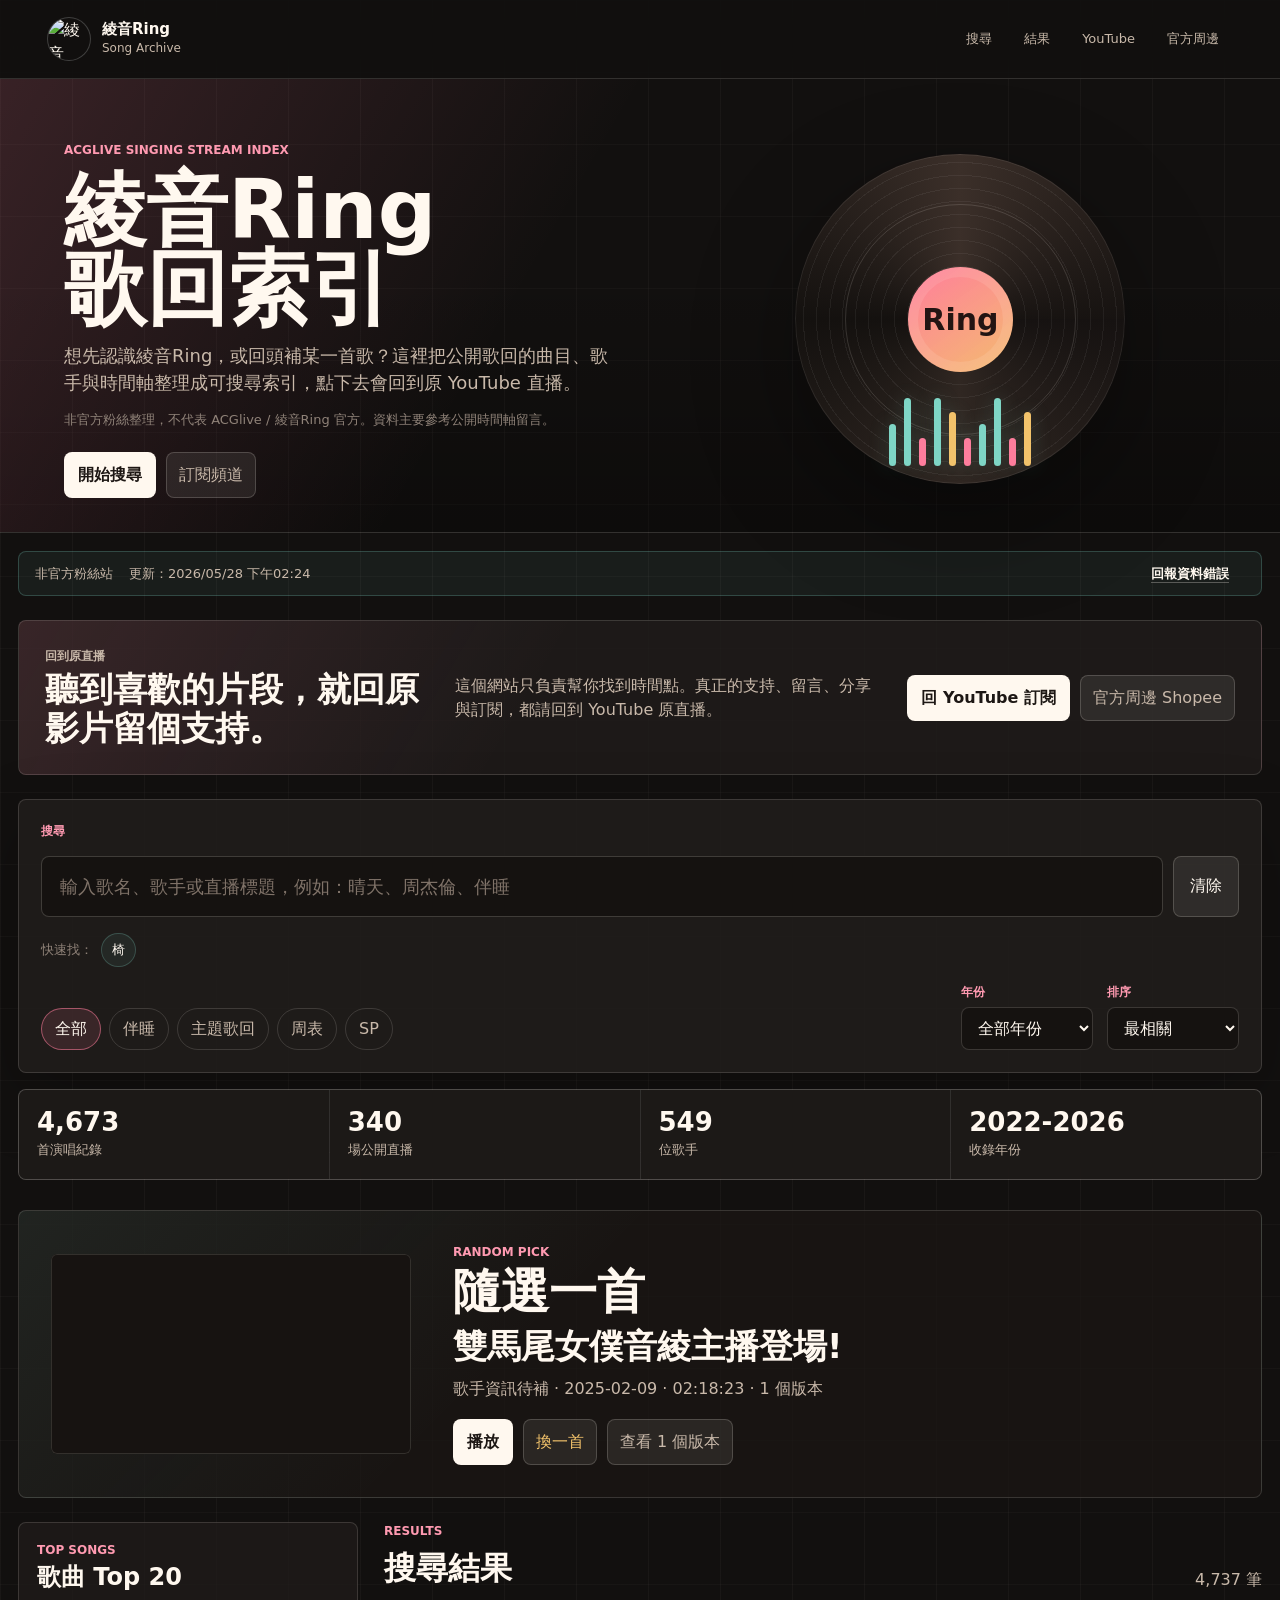
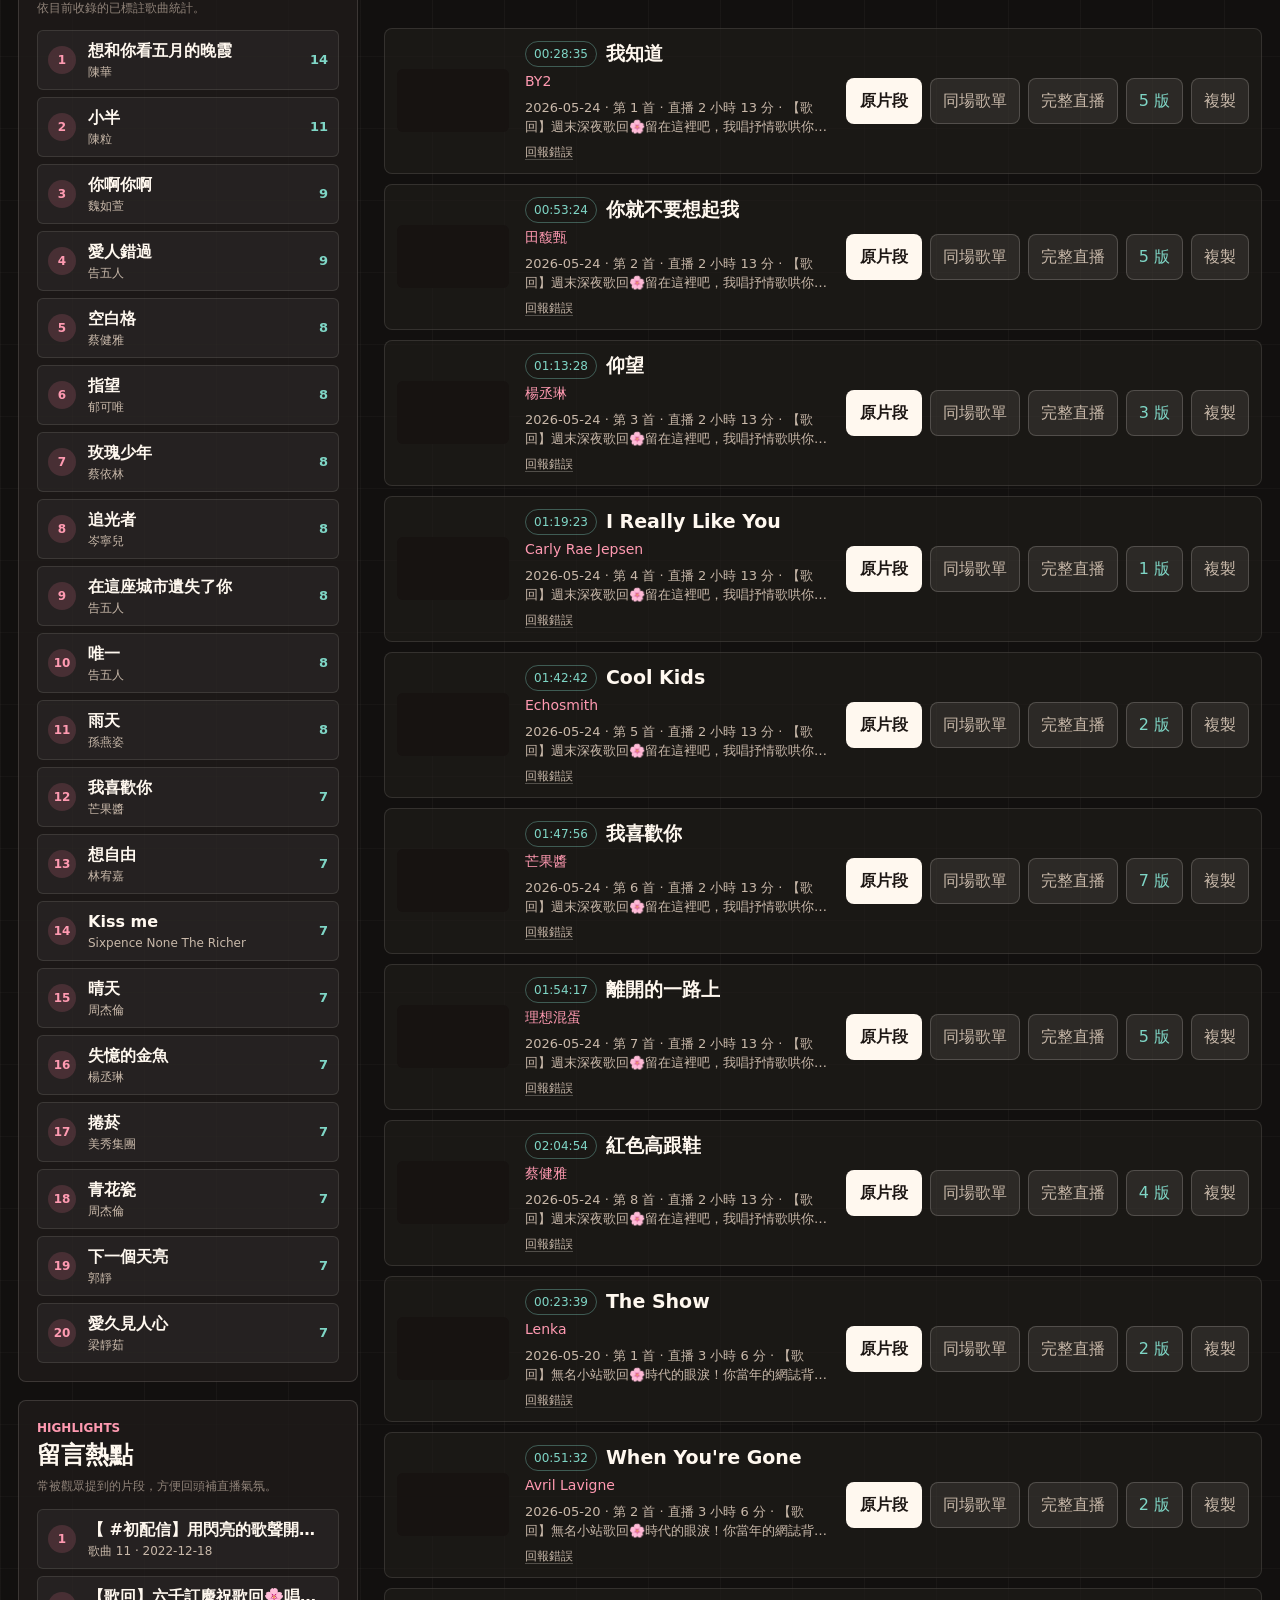
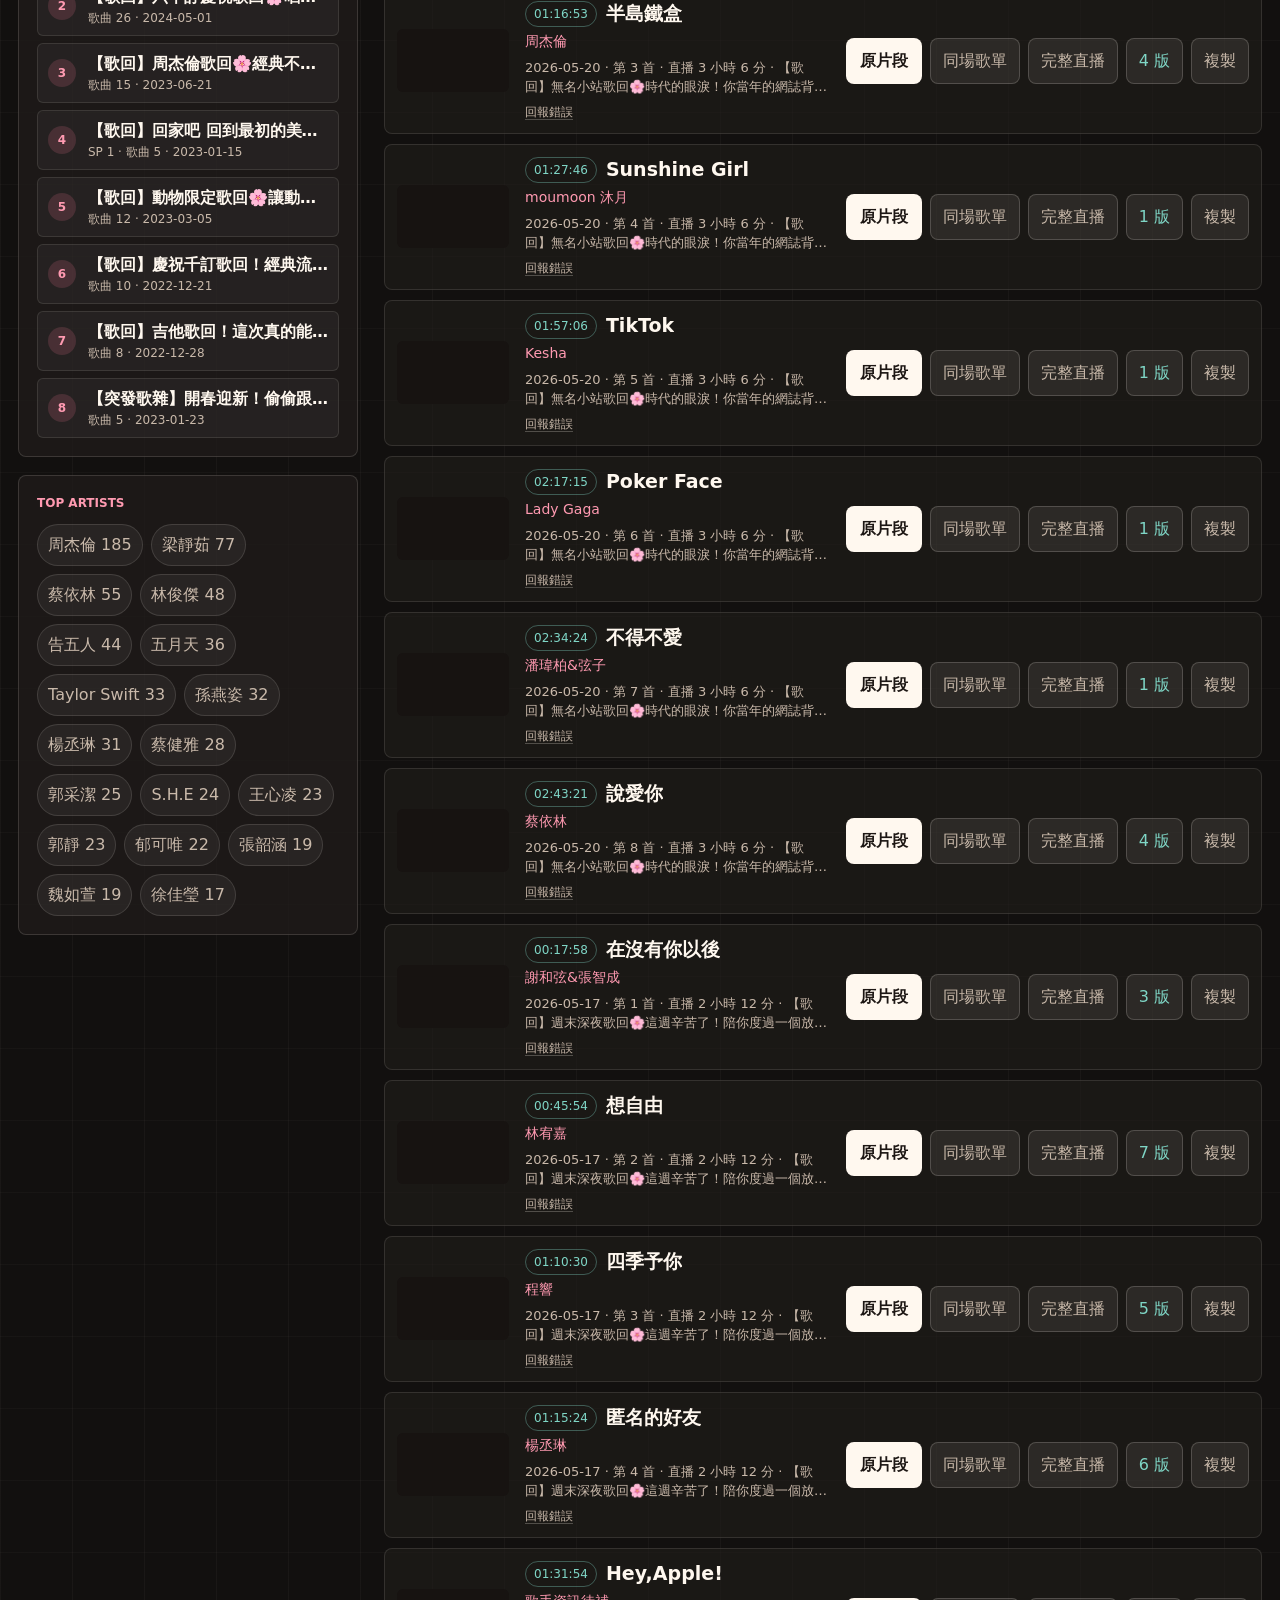
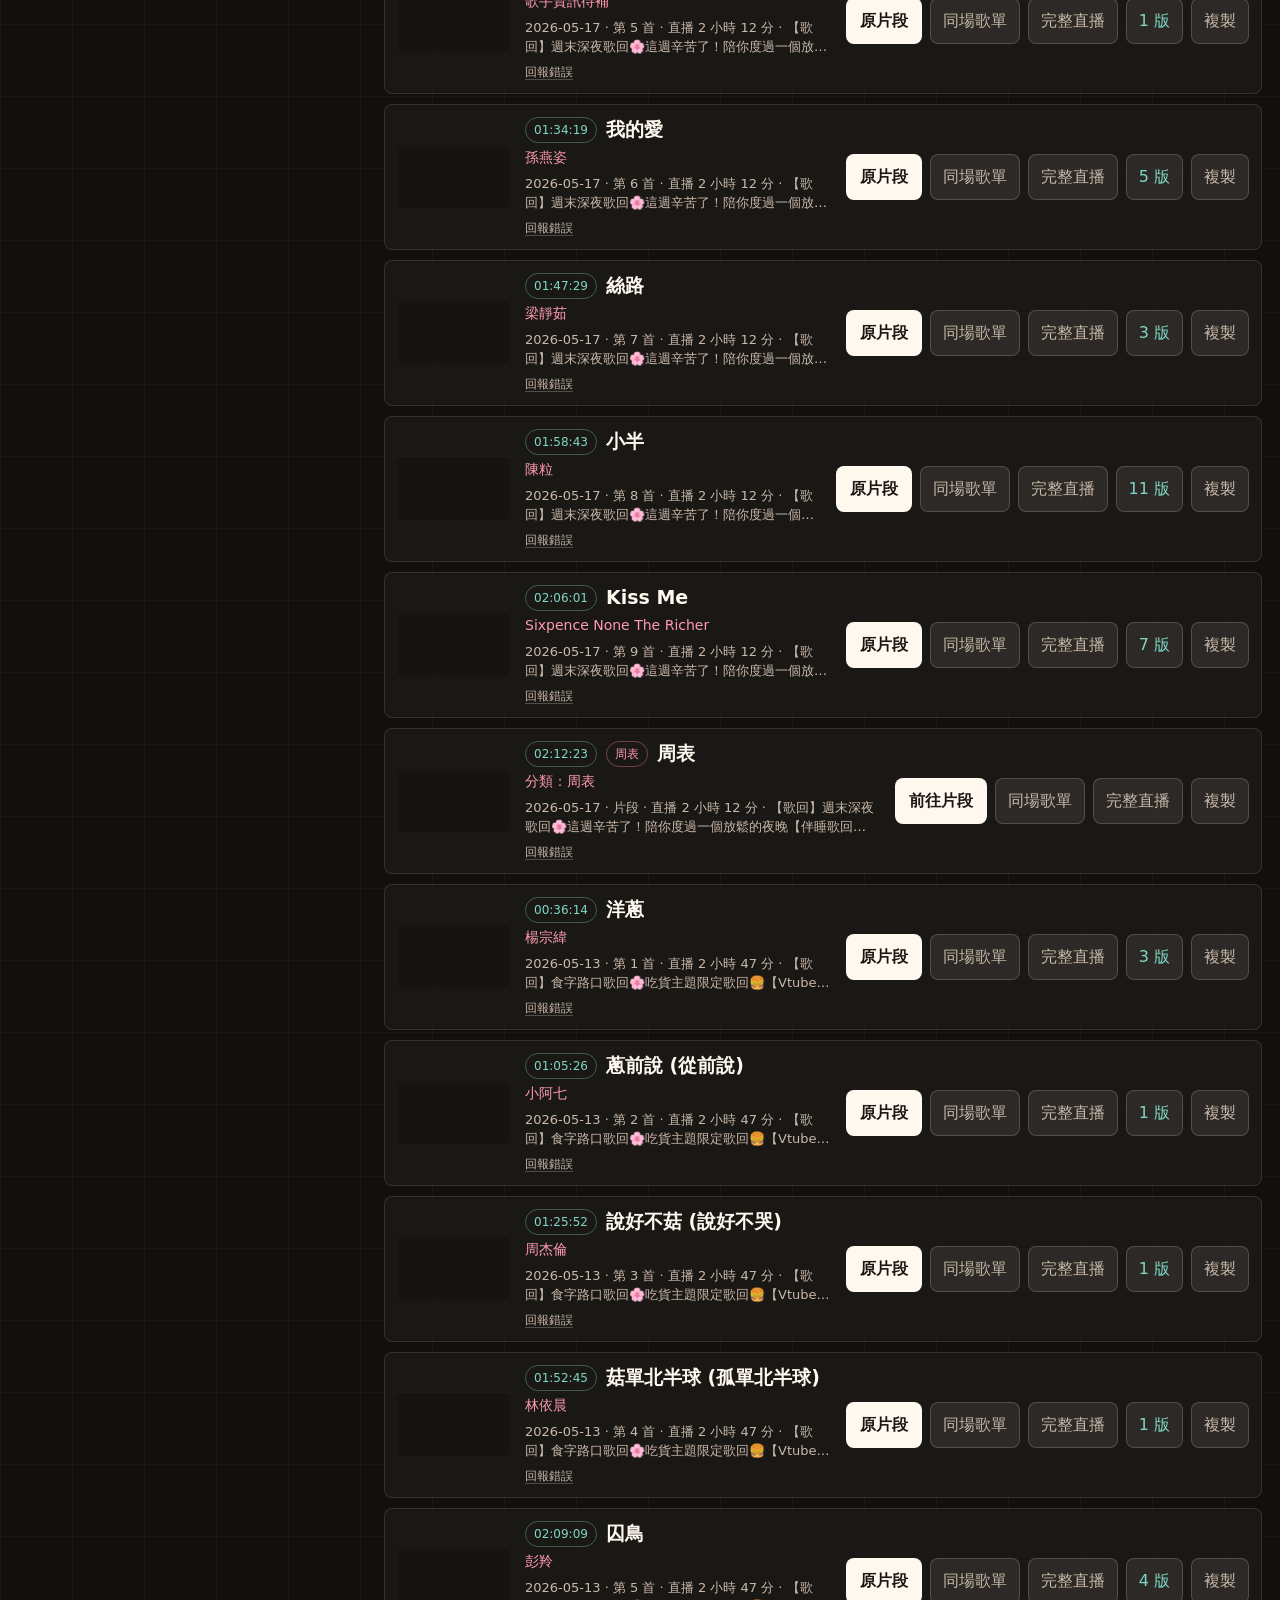
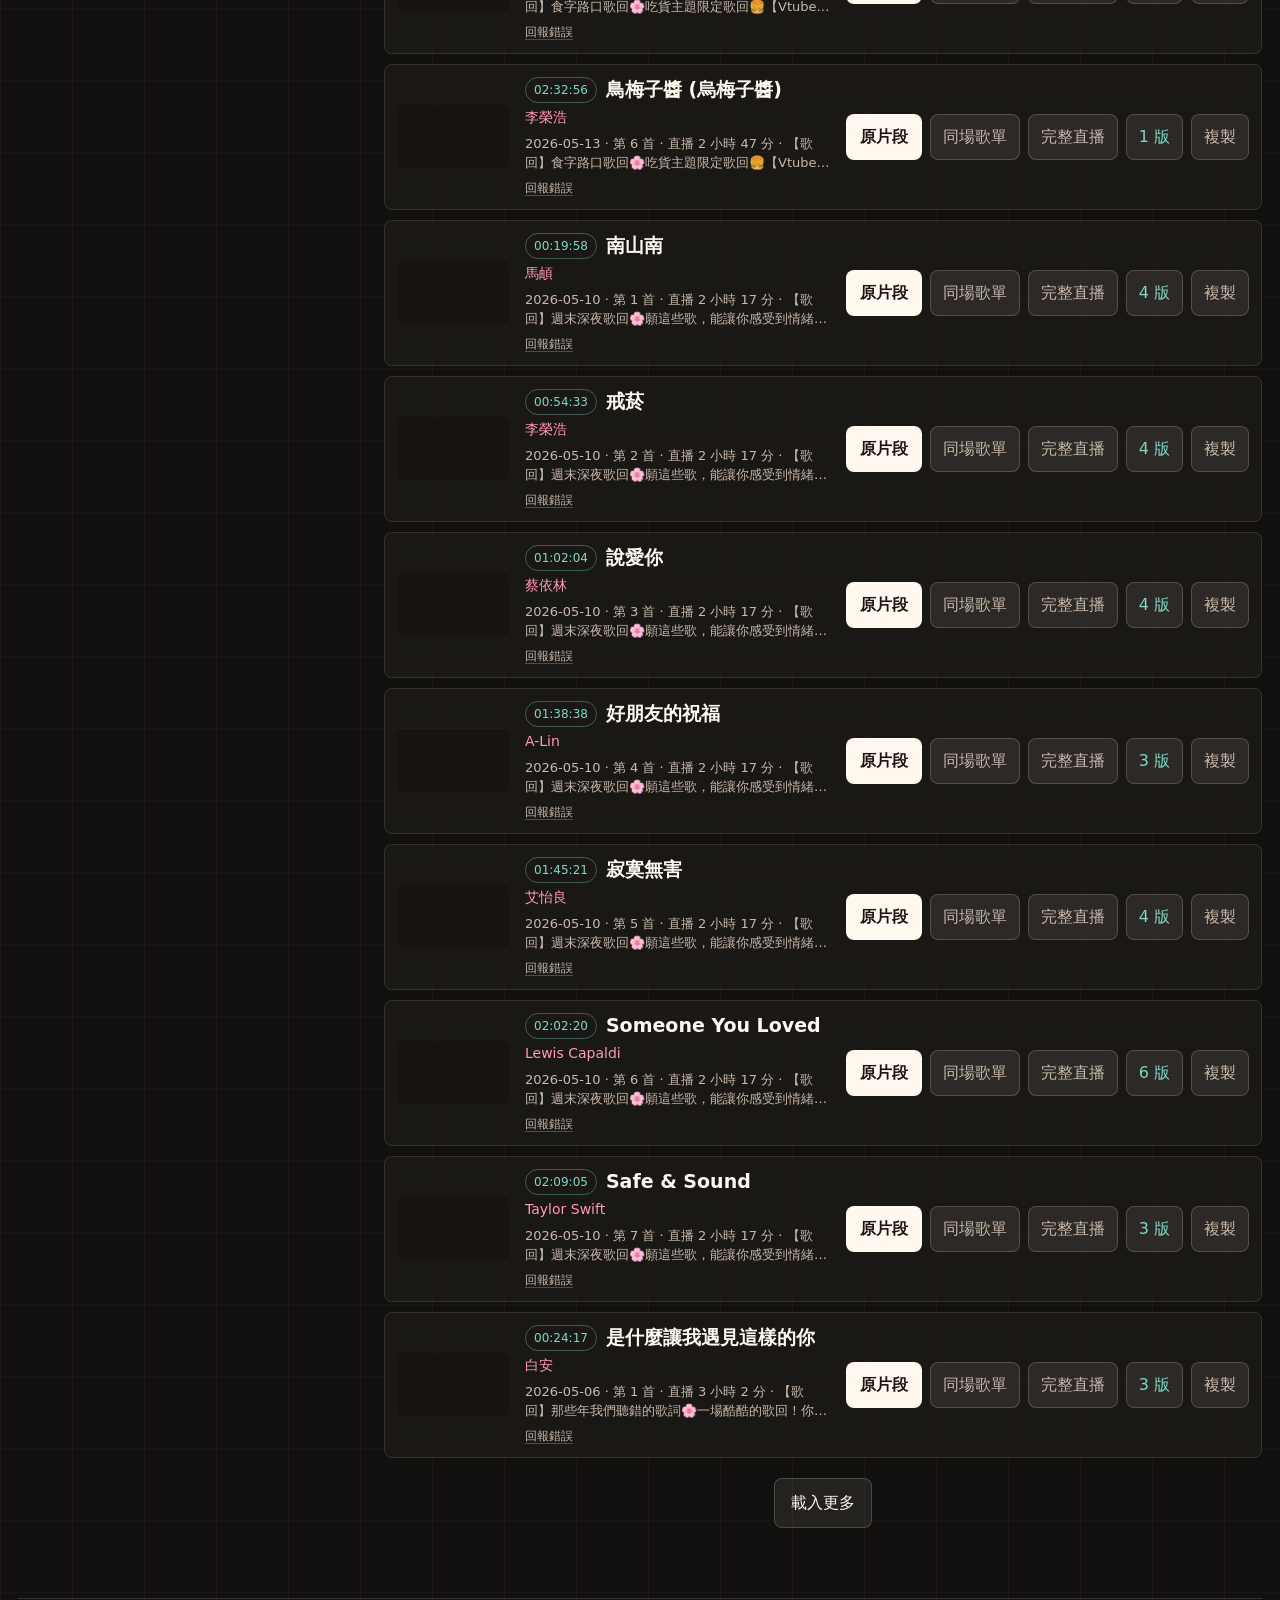
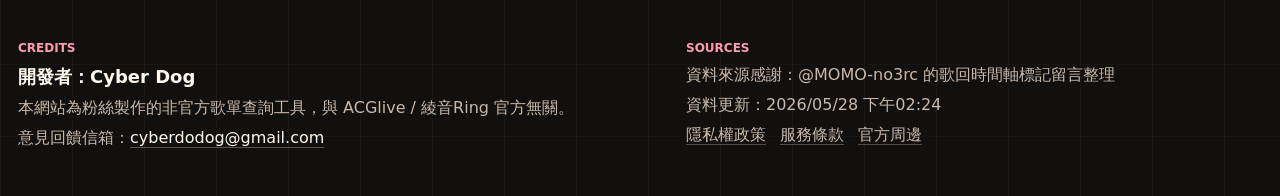
==== commit fbefa4c4: "Deploy site" ====
--- a/index.html
+++ b/index.html
@@ -58,8 +58,7 @@
 
         <section class="trust-ribbon" aria-label="資料與網站狀態">
           <p>非官方粉絲站</p>
-          <p id="dataCoverage">資料涵蓋讀取中</p>
-          <p id="trustUpdated">最後更新：-</p>
+          <p id="trustUpdated">更新：-</p>
           <a id="feedbackLink" href="mailto:cyberdodog@gmail.com">回報資料錯誤</a>
         </section>
 
@@ -69,7 +68,7 @@
             <h2 id="supportHeading">聽到喜歡的片段，就回原影片留個支持。</h2>
           </div>
           <p>
-            這個網站只負責幫你找到時間點。真正的觀看、按讚、留言、分享與訂閱，都請回到 YouTube 原直播。
+            這個網站只負責幫你找到時間點。真正的支持、留言、分享與訂閱，都請回到 YouTube 原直播。
           </p>
           <div class="support-actions">
             <a class="play-link" href="https://www.youtube.com/@ring77-acglive" target="_blank" rel="noreferrer">回 YouTube 訂閱</a>
@@ -137,8 +136,6 @@
               <span>收錄年份</span>
             </div>
           </div>
-
-          <div id="dataHealth" class="data-health" aria-live="polite"></div>
         </section>
 
         <section class="daily-pick" aria-labelledby="dailyPickHeading">
@@ -161,14 +158,14 @@
             <div class="song-ranking">
               <p class="section-kicker">Top Songs</p>
               <h2>歌曲 Top 20</h2>
-              <p class="panel-note">只統計已標註歌手的歌曲，避免未標註資料影響排行。</p>
+              <p class="panel-note">依目前收錄的已標註歌曲統計。</p>
               <div id="songRanking" class="ranking-list"></div>
             </div>
 
             <div class="meme-ranking">
-              <p class="section-kicker">Top Samples</p>
+              <p class="section-kicker">Highlights</p>
               <h2>留言熱點</h2>
-              <p class="panel-note">依抓到的公開留言樣本數排序，不等於 YouTube 完整留言總數。</p>
+              <p class="panel-note">常被觀眾提到的片段，方便回頭補直播氣氛。</p>
               <div id="memeHighlights" class="meme-list" aria-live="polite"></div>
             </div>
 
@@ -227,6 +224,6 @@
       </section>
     </div>
 
-    <script src="./app.js?v=20260528-quick-chair" type="module"></script>
+    <script src="./app.js?v=20260528-clean-public" type="module"></script>
   </body>
 </html>
--- a/styles.css
+++ b/styles.css
@@ -553,22 +553,6 @@
   font-size: 13px;
 }
 
-.data-health {
-  display: flex;
-  flex-wrap: wrap;
-  gap: 8px;
-  margin-top: 12px;
-}
-
-.data-health span {
-  border: 1px solid rgba(255, 248, 239, 0.11);
-  border-radius: 999px;
-  background: rgba(255, 248, 239, 0.045);
-  color: var(--muted);
-  padding: 6px 10px;
-  font-size: 12px;
-}
-
 .daily-pick {
   display: grid;
   grid-template-columns: minmax(240px, 360px) minmax(0, 1fr);
@@ -634,7 +618,7 @@
 
 .meme-item {
   display: grid;
-  grid-template-columns: 30px minmax(0, 1fr) auto;
+  grid-template-columns: 30px minmax(0, 1fr);
   gap: 10px;
   align-items: center;
   width: 100%;
@@ -675,12 +659,6 @@
 .meme-item-main small {
   color: var(--muted);
   font-size: 12px;
-}
-
-.meme-comment-count {
-  color: var(--gold);
-  font-size: 13px;
-  font-weight: 850;
 }
 
 .workspace {
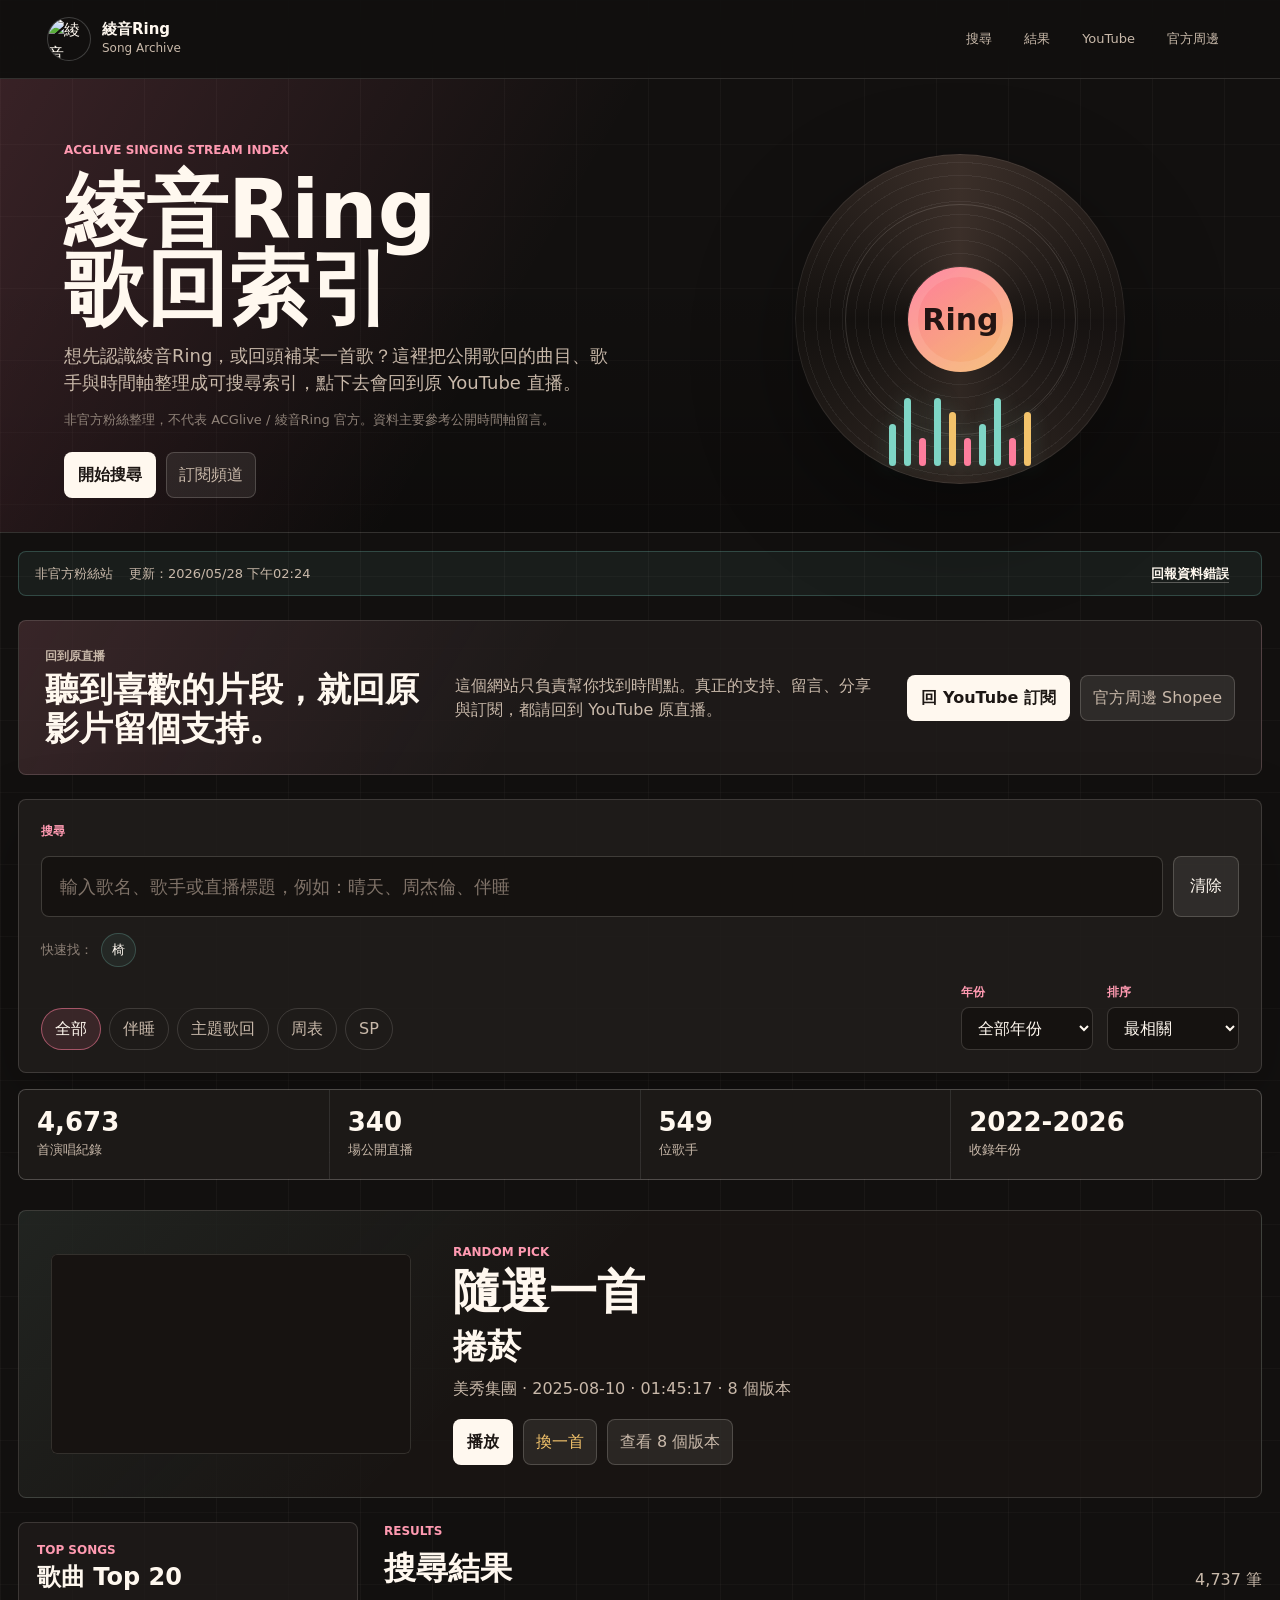
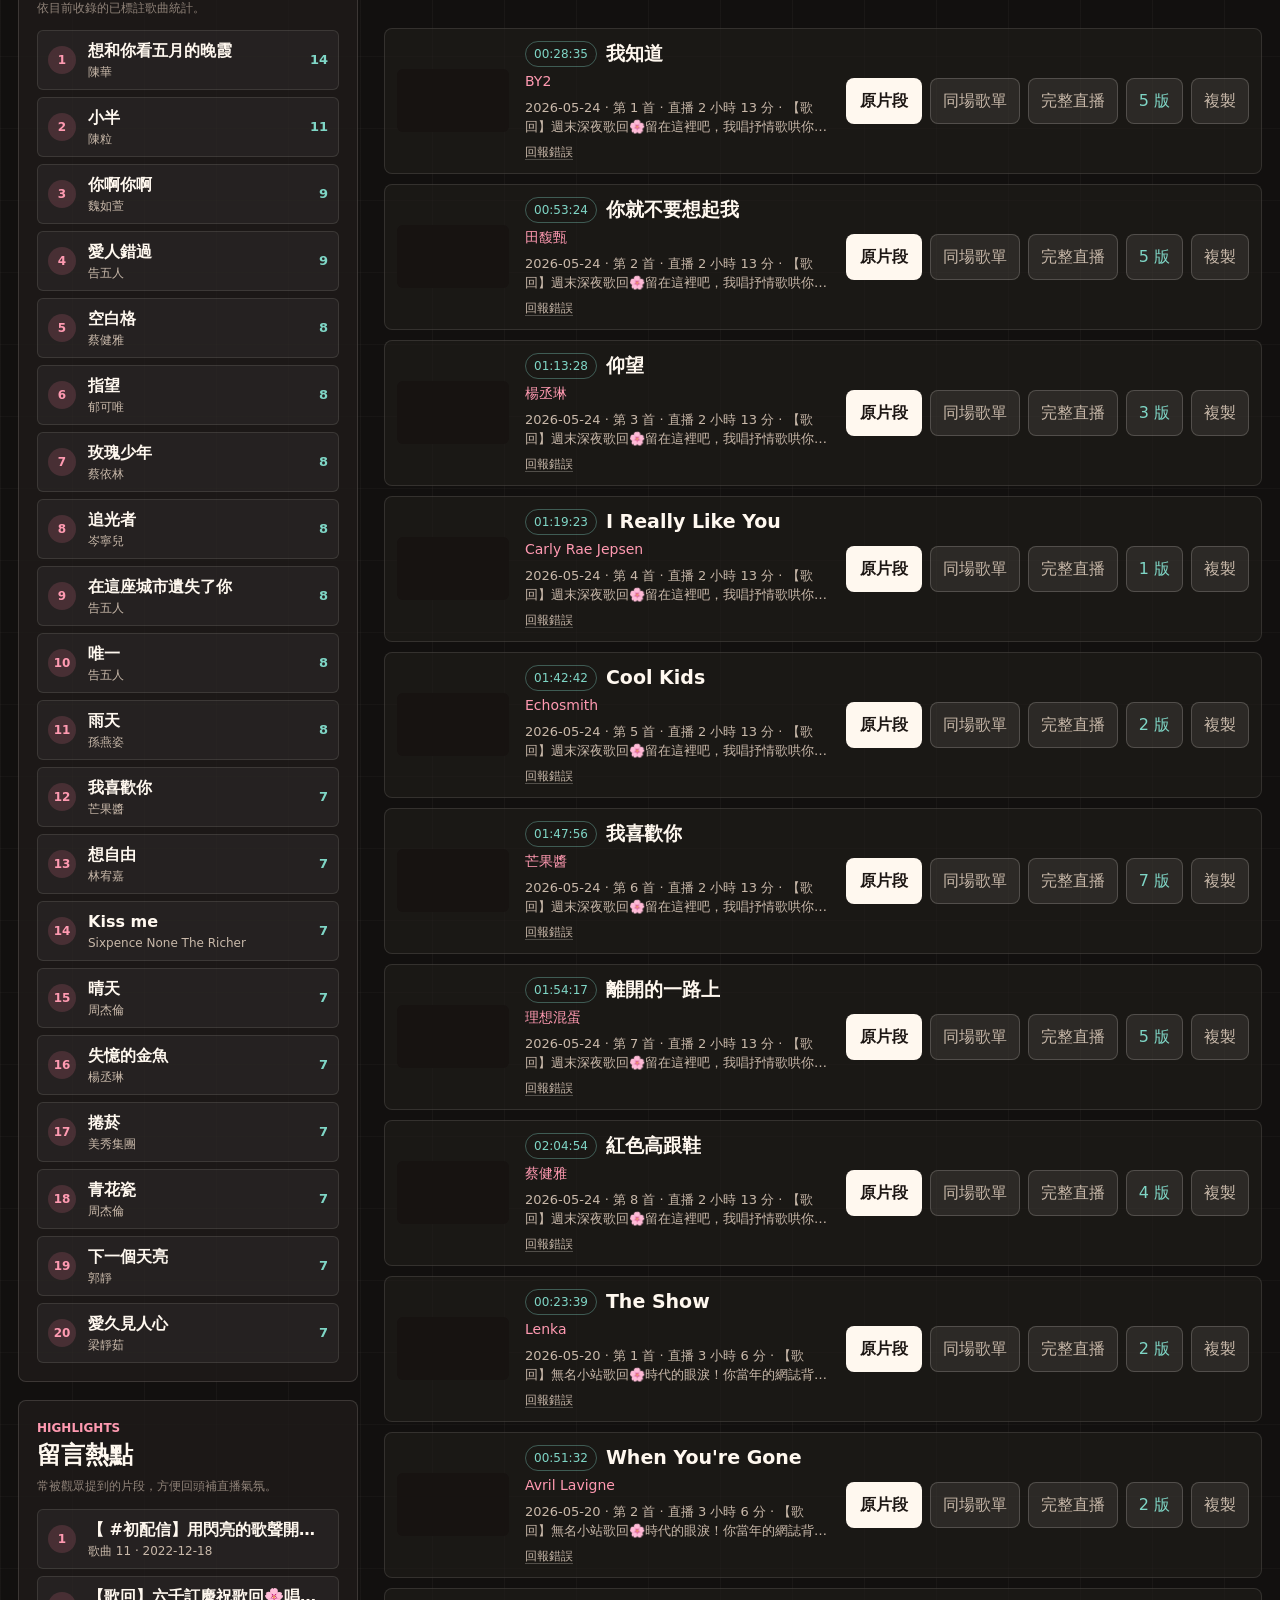
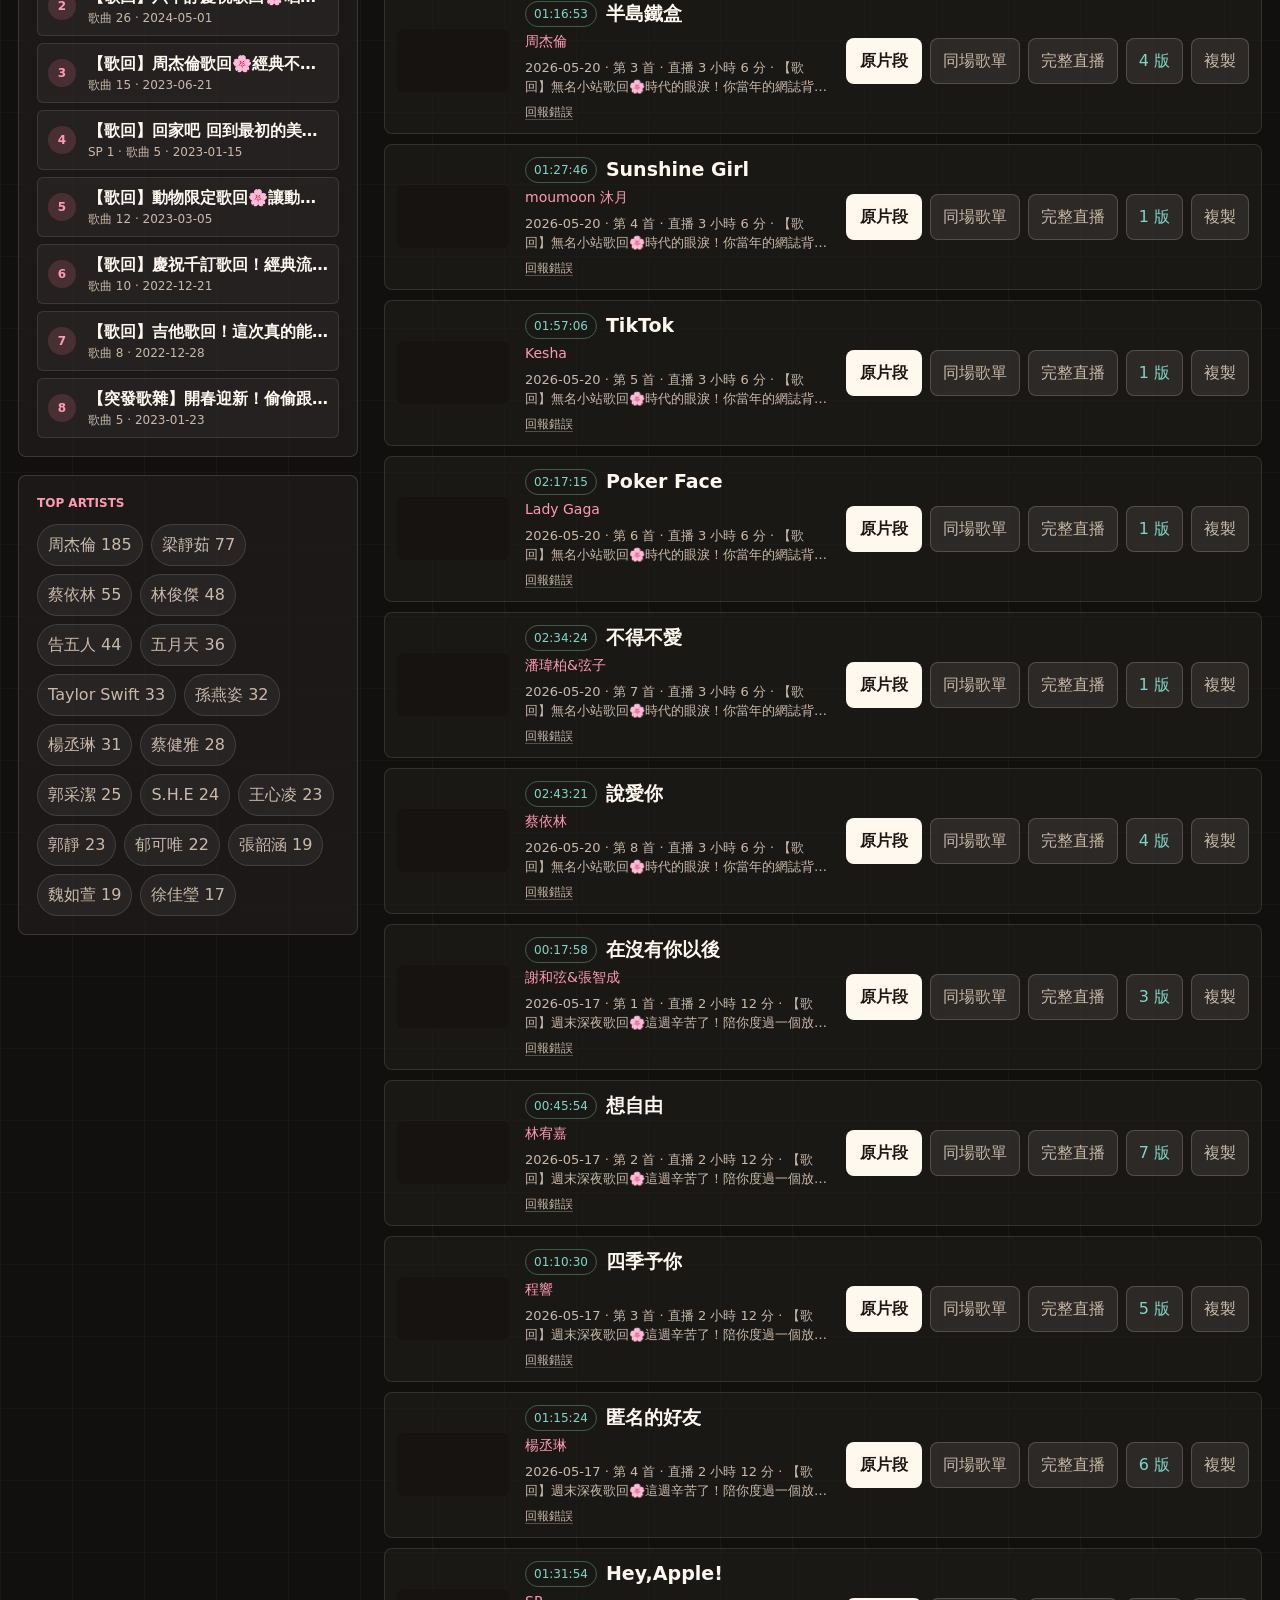
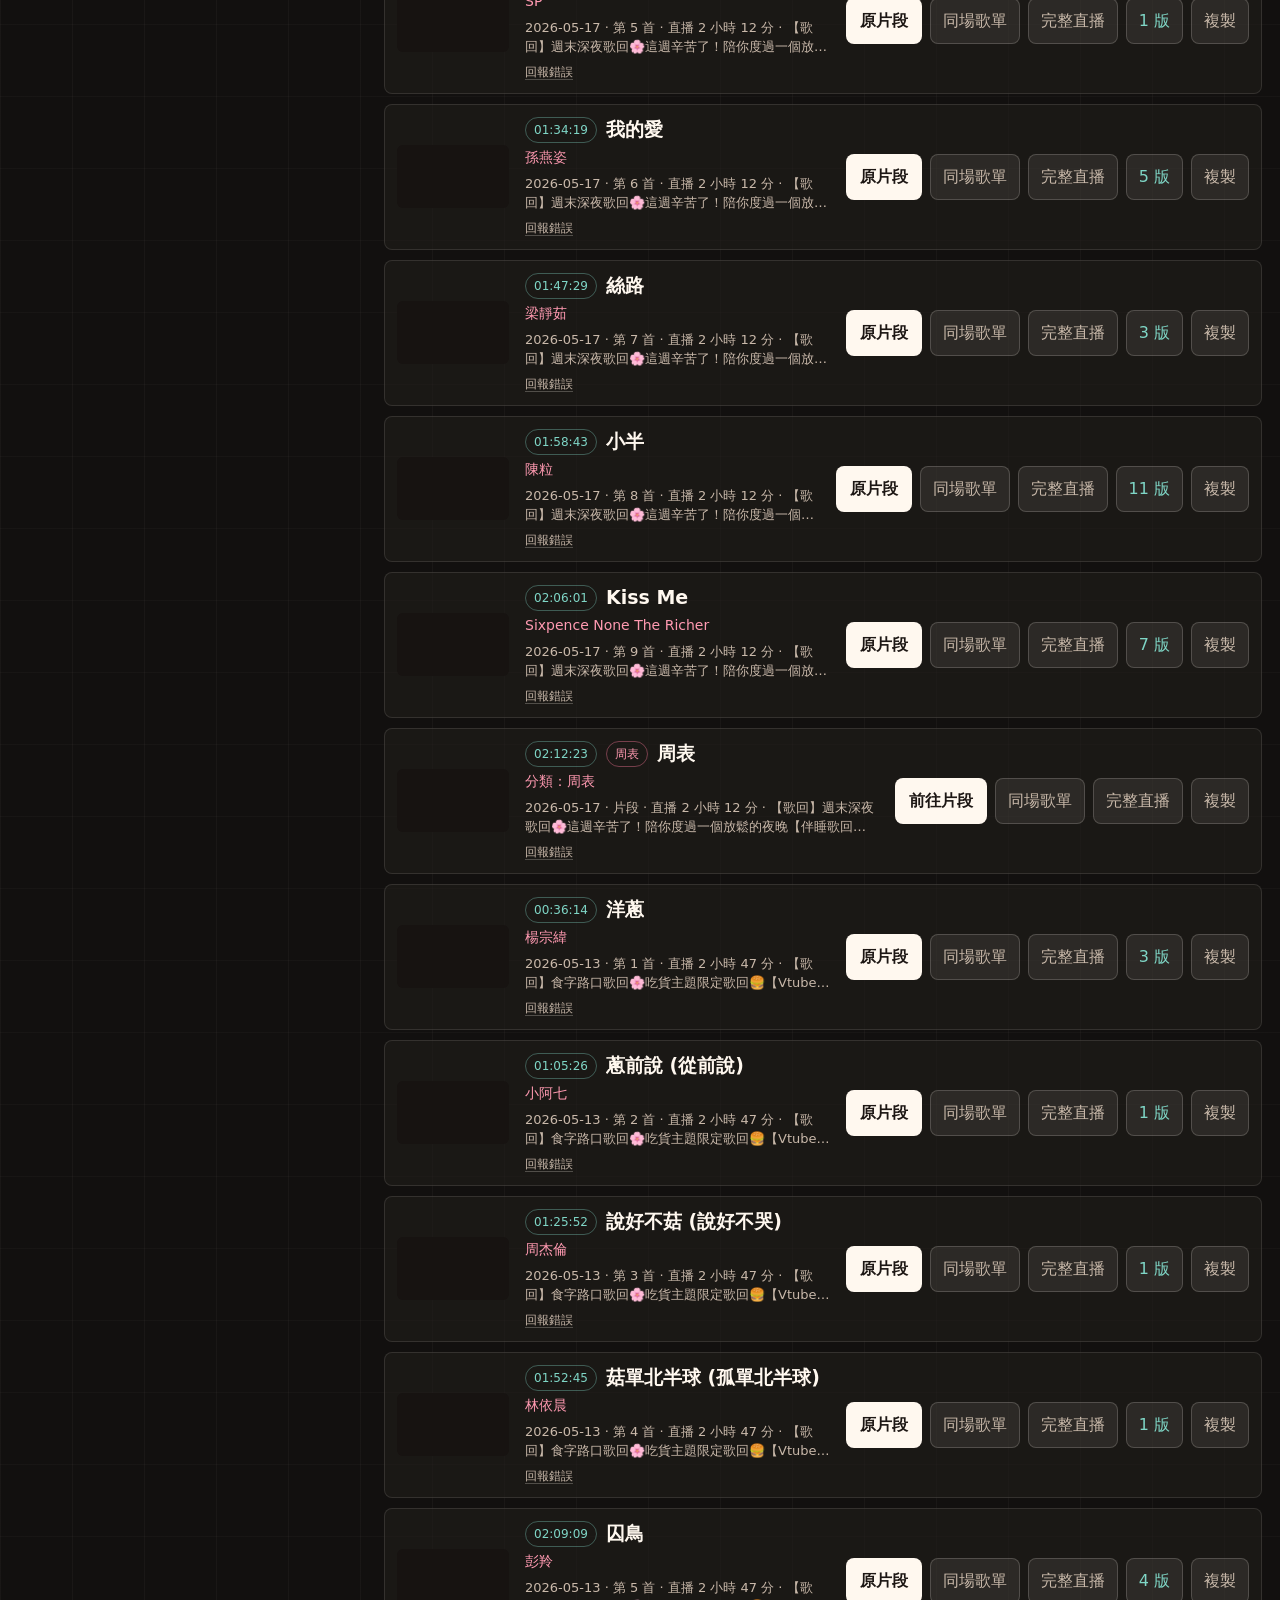
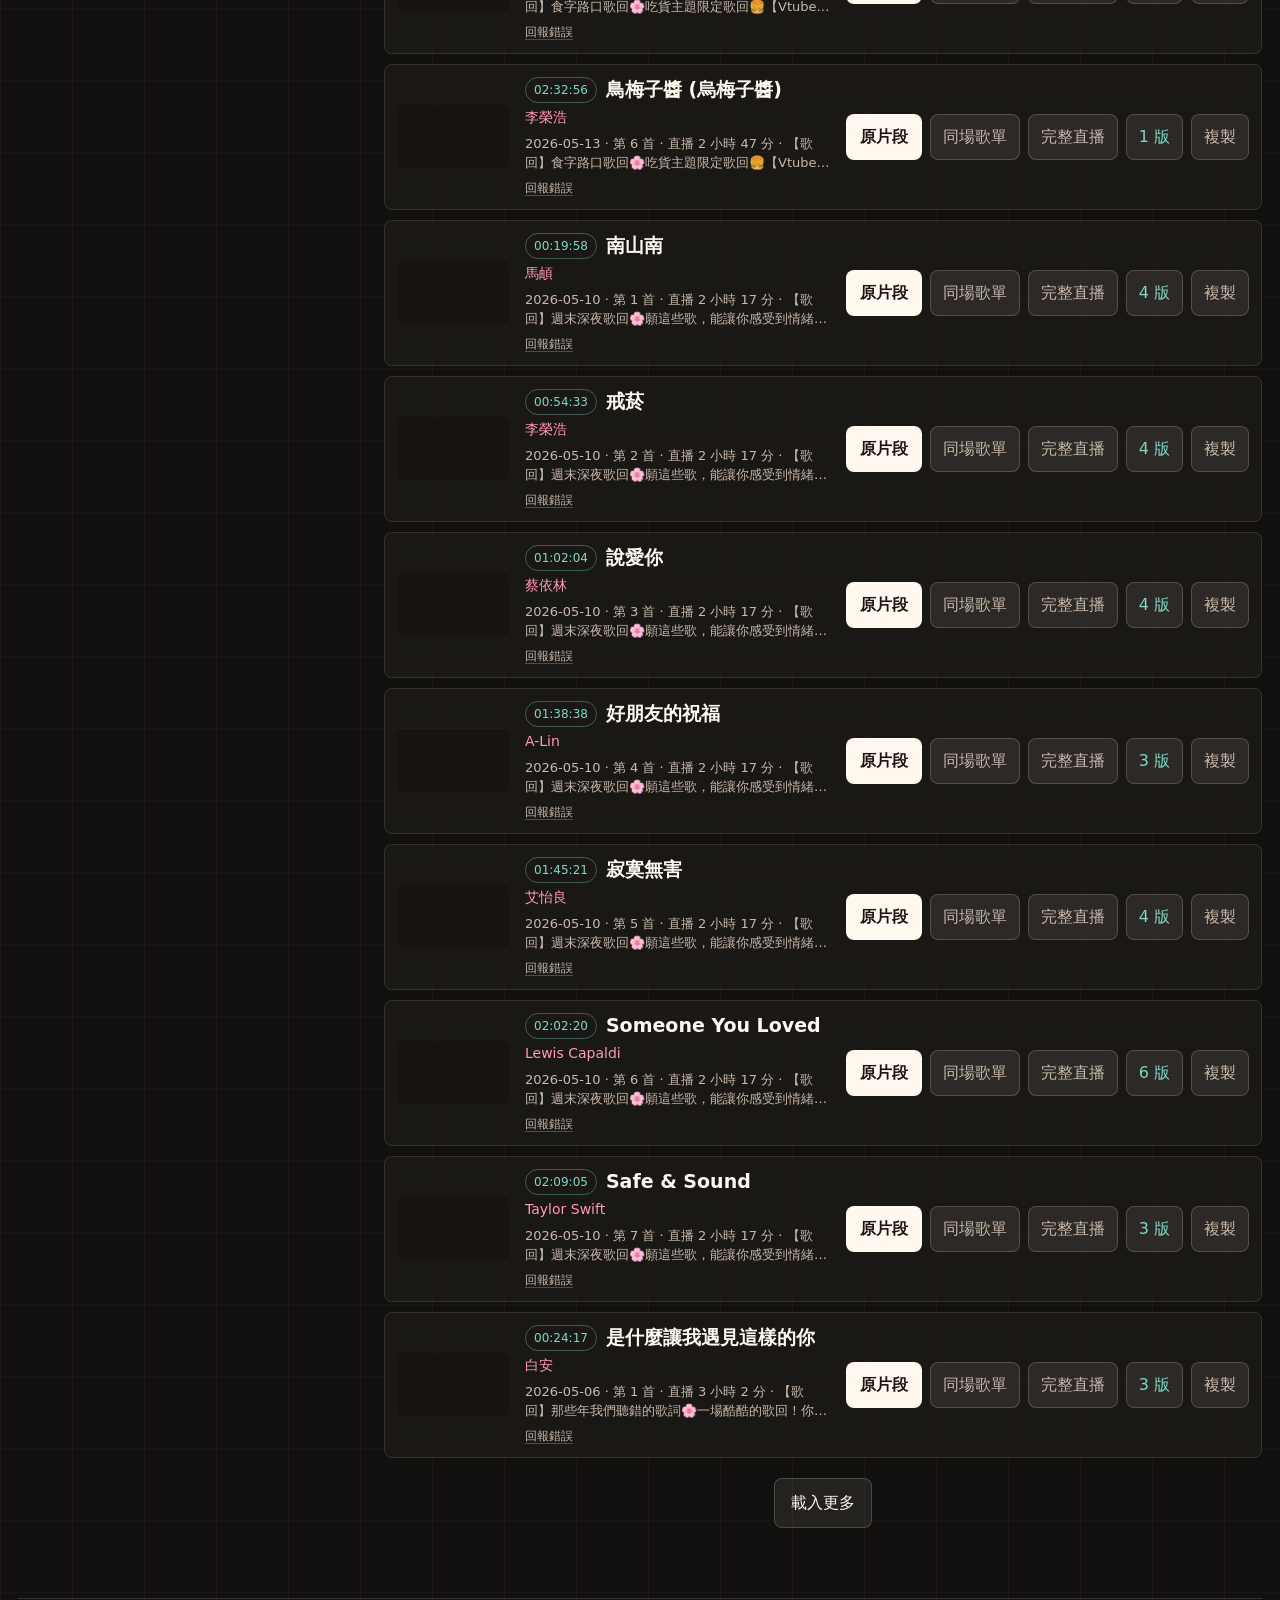
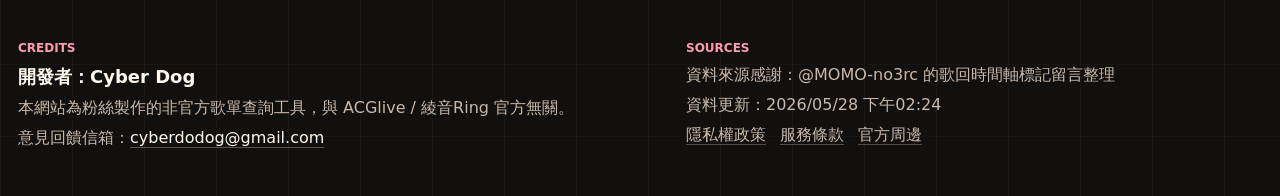
==== commit bb477878: "Deploy site" ====
--- a/index.html
+++ b/index.html
@@ -224,6 +224,6 @@
       </section>
     </div>
 
-    <script src="./app.js?v=20260528-clean-public" type="module"></script>
+    <script src="./app.js?v=20260528-sp-fallback" type="module"></script>
   </body>
 </html>
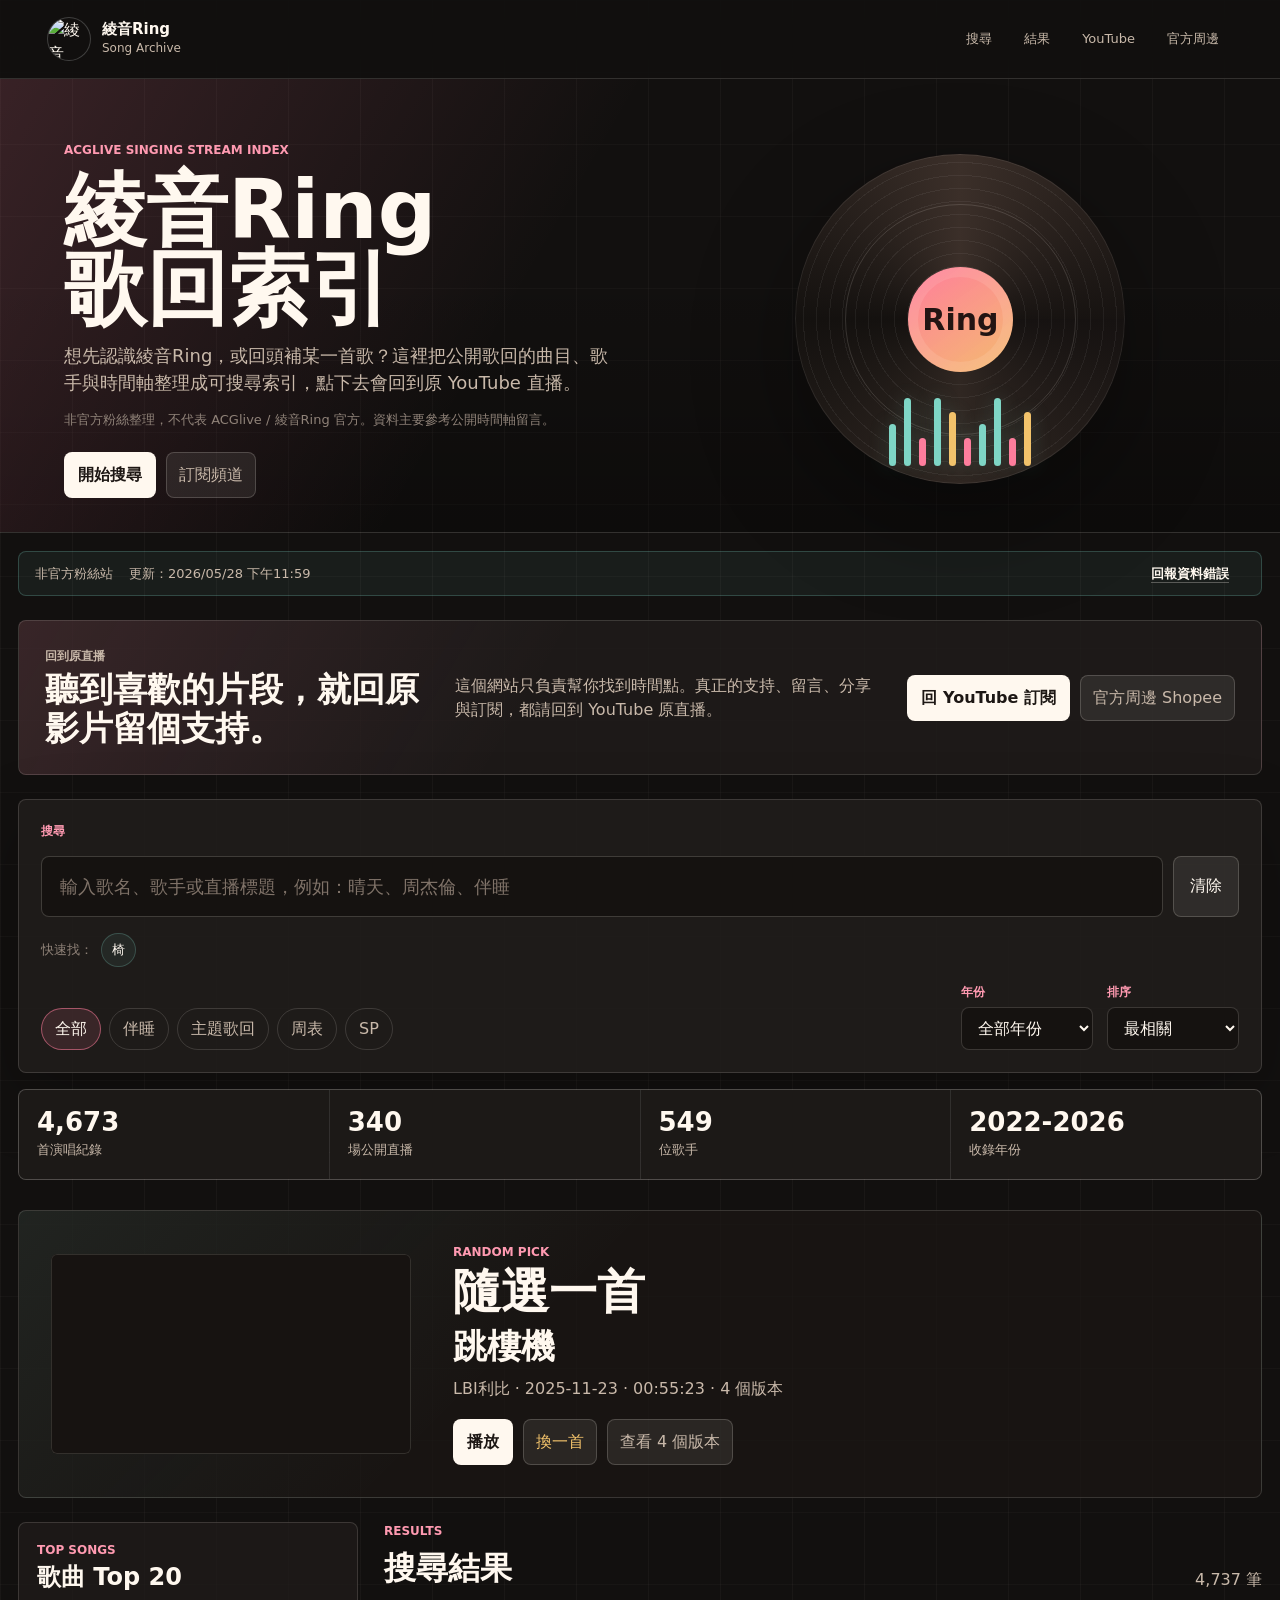
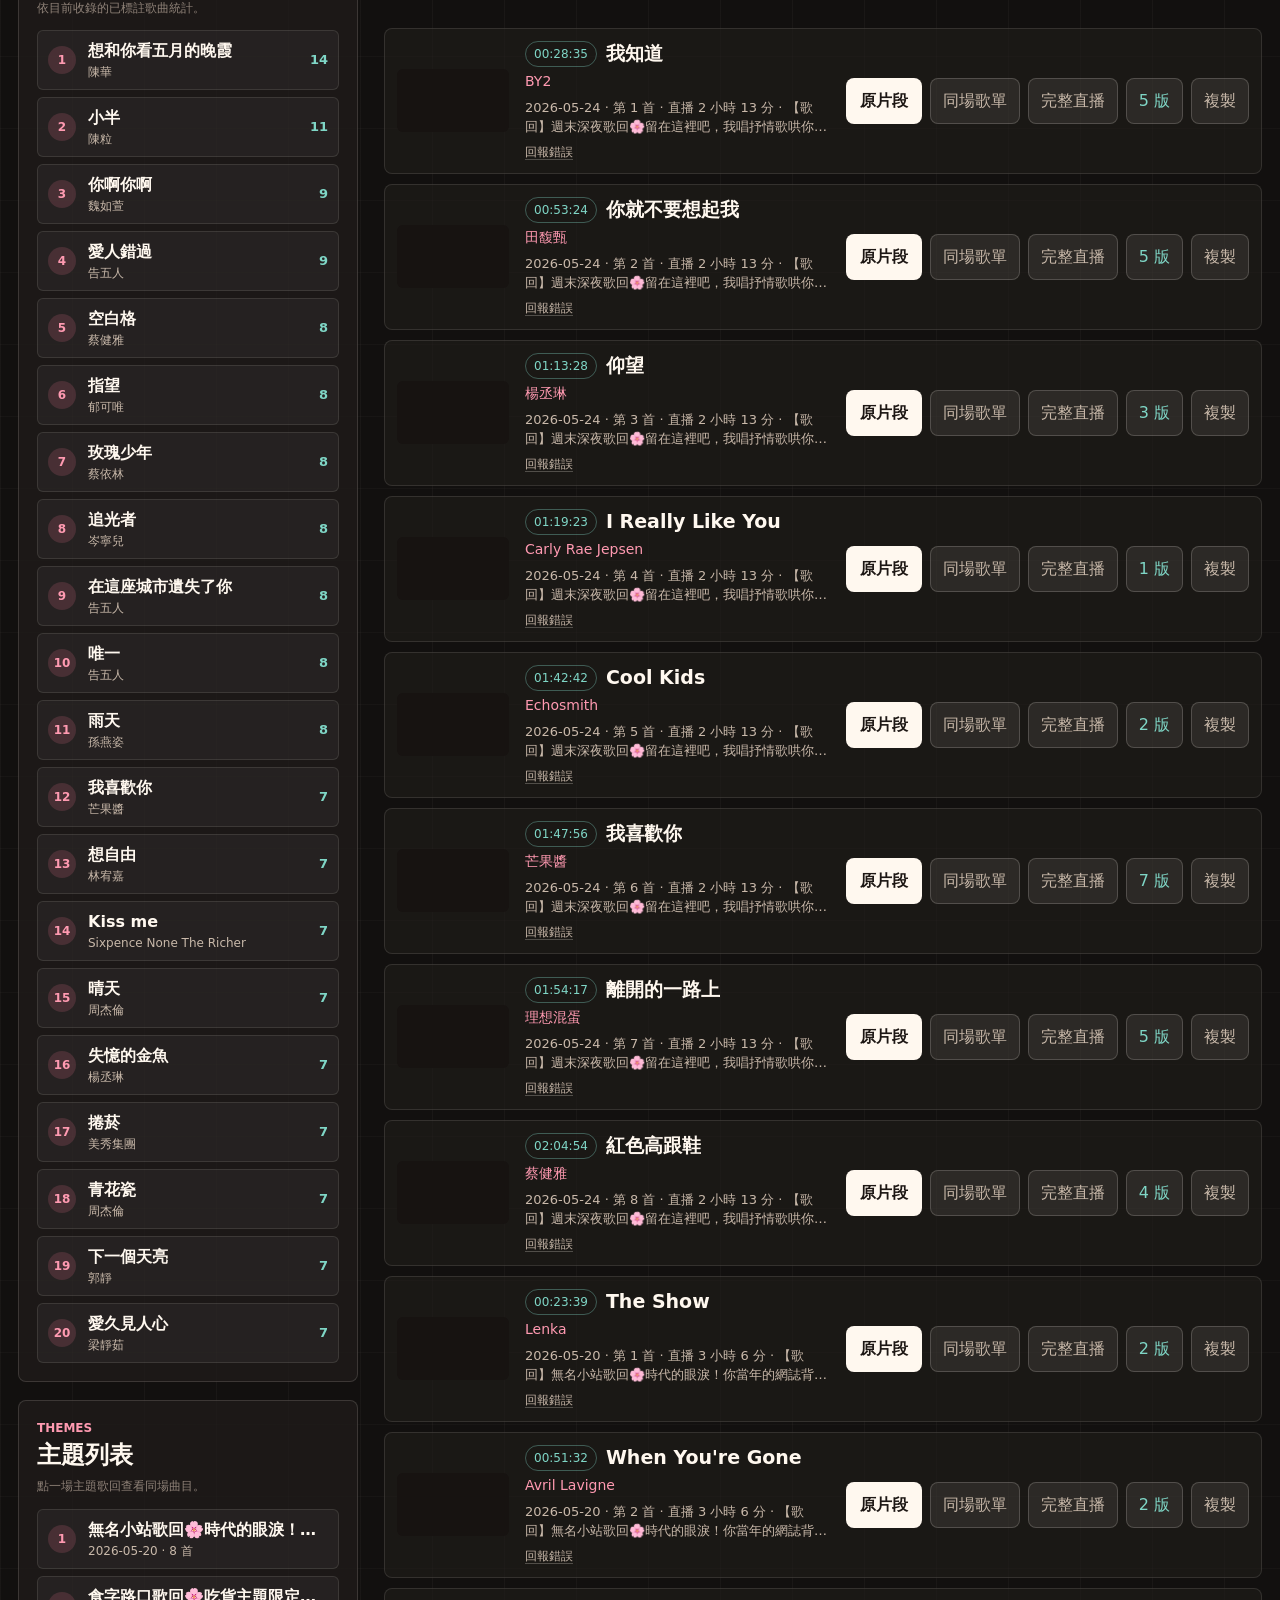
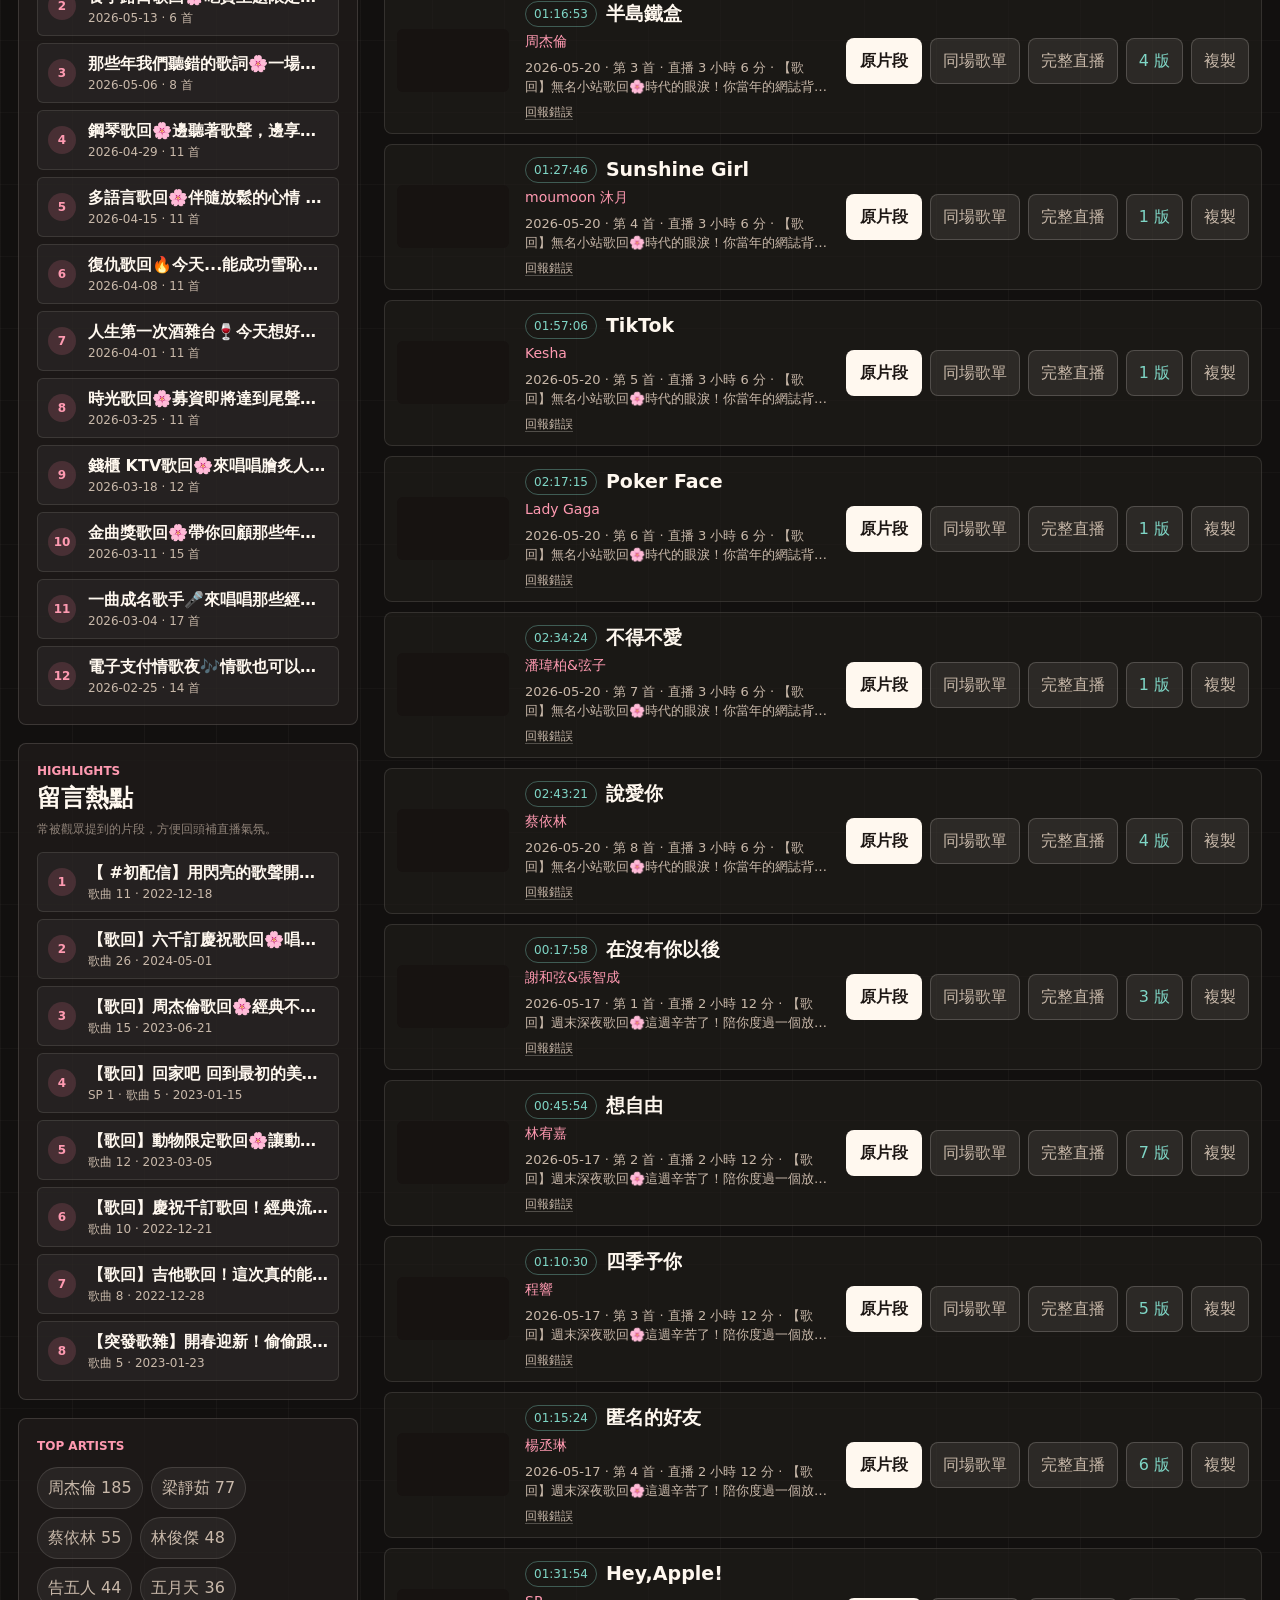
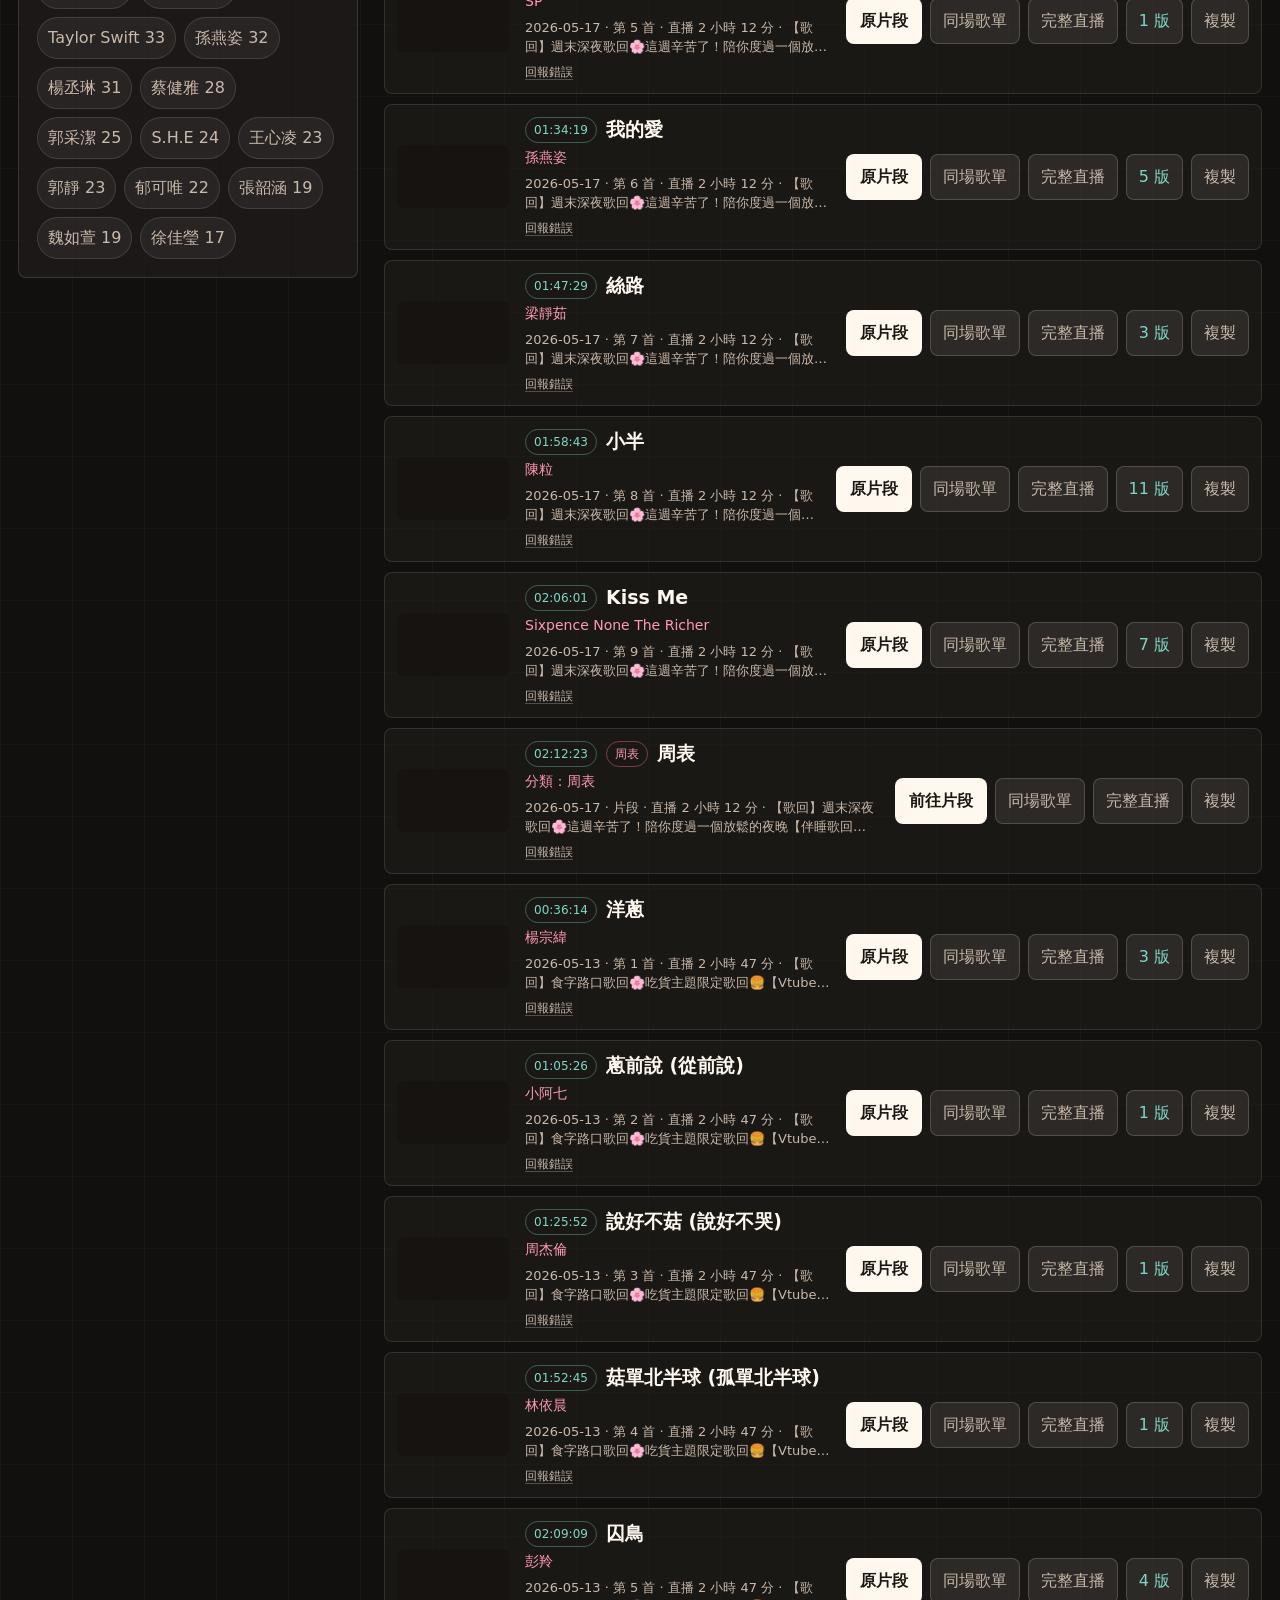
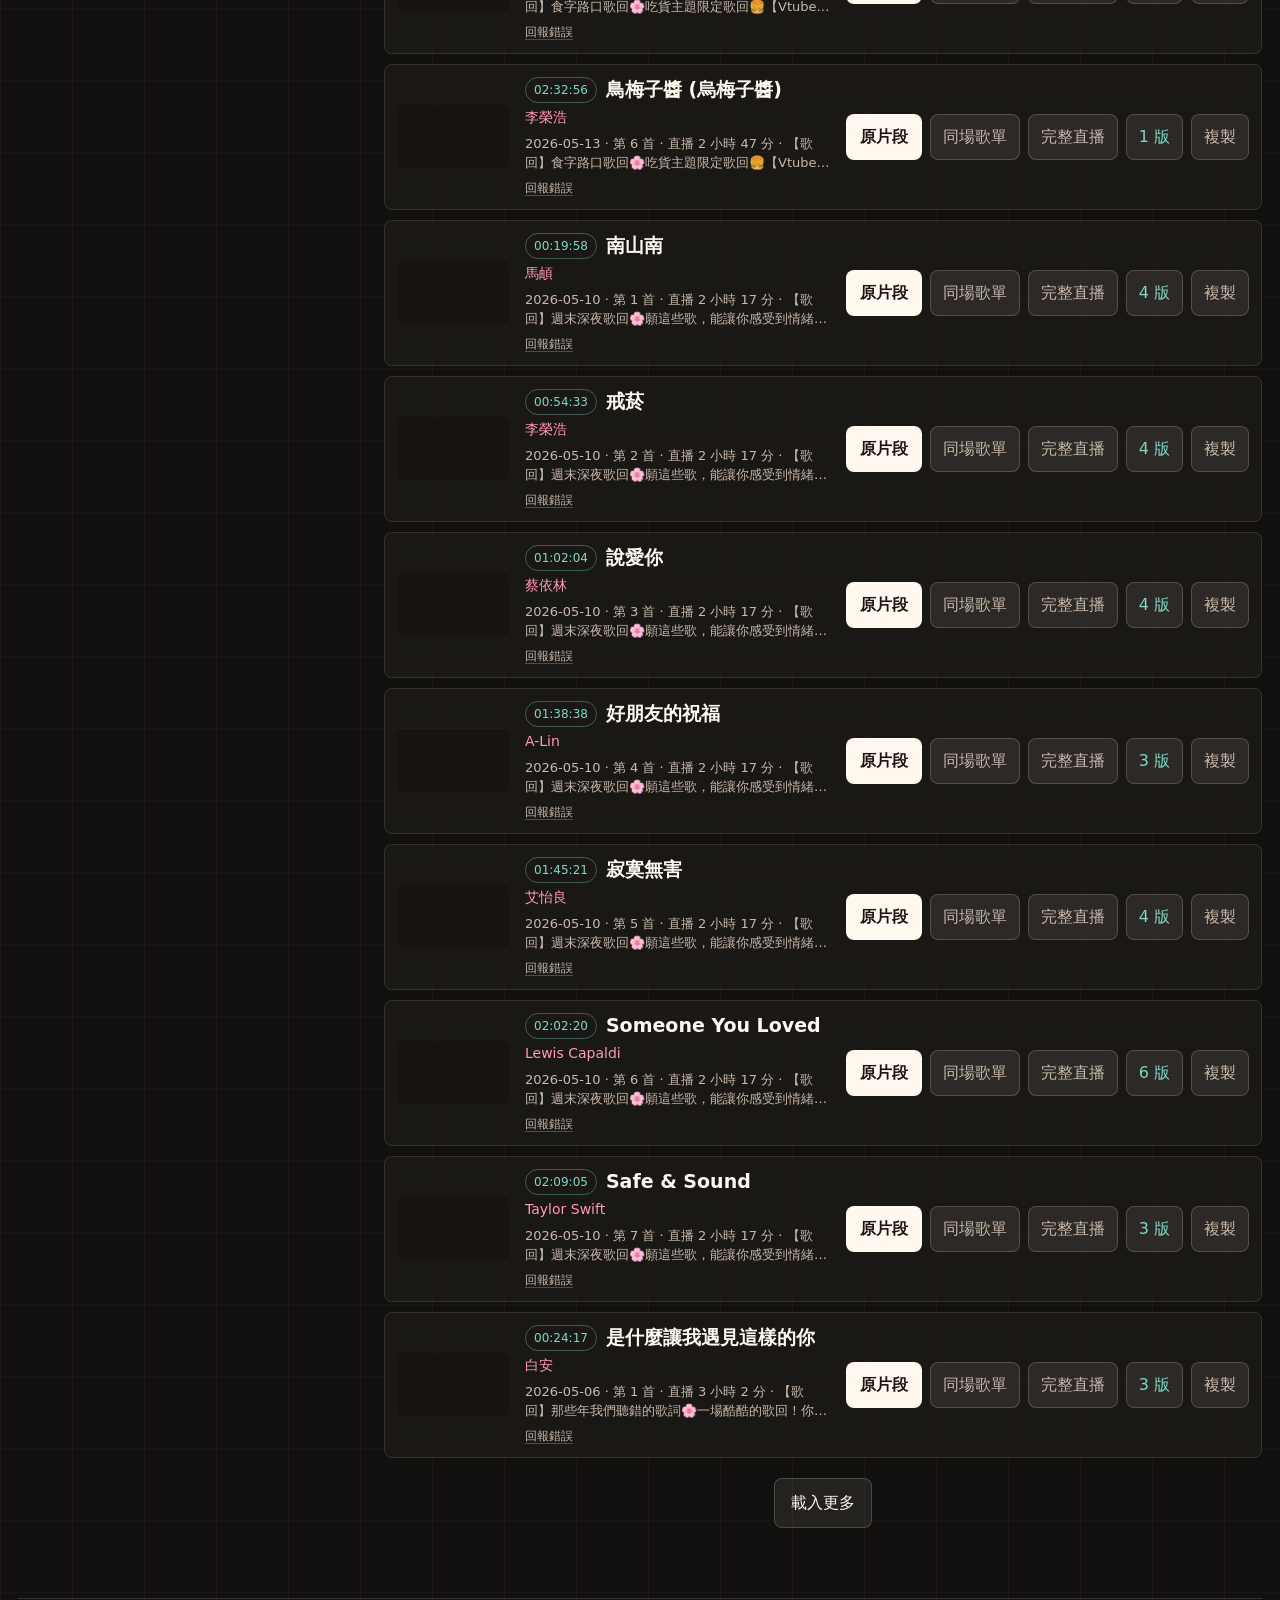
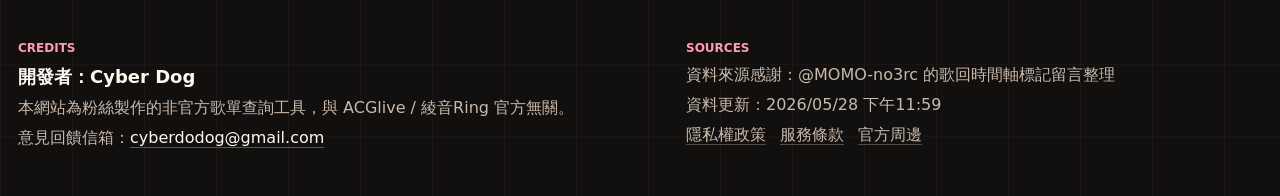
==== commit 380f863a: "Deploy site" ====
--- a/index.html
+++ b/index.html
@@ -162,6 +162,13 @@
               <div id="songRanking" class="ranking-list"></div>
             </div>
 
+            <div class="theme-streams">
+              <p class="section-kicker">Themes</p>
+              <h2>主題列表</h2>
+              <p class="panel-note">點一場主題歌回查看同場曲目。</p>
+              <div id="themeList" class="theme-list" aria-live="polite"></div>
+            </div>
+
             <div class="meme-ranking">
               <p class="section-kicker">Highlights</p>
               <h2>留言熱點</h2>
@@ -224,6 +231,6 @@
       </section>
     </div>
 
-    <script src="./app.js?v=20260528-sp-fallback" type="module"></script>
+    <script src="./app.js?v=20260528-theme-sp-data" type="module"></script>
   </body>
 </html>
--- a/styles.css
+++ b/styles.css
@@ -611,7 +611,18 @@
   margin-top: 14px;
 }
 
+.theme-list {
+  display: grid;
+  gap: 7px;
+  margin-top: 14px;
+}
+
 .meme-empty {
+  margin: 0;
+  color: var(--muted);
+}
+
+.theme-empty {
   margin: 0;
   color: var(--muted);
 }
@@ -644,19 +655,59 @@
   transform: translateY(-1px);
 }
 
+.theme-item {
+  display: grid;
+  grid-template-columns: 30px minmax(0, 1fr);
+  gap: 10px;
+  align-items: center;
+  width: 100%;
+  min-height: 50px;
+  border: 1px solid rgba(255, 248, 239, 0.1);
+  border-radius: 6px;
+  background: rgba(255, 248, 239, 0.045);
+  color: var(--text);
+  cursor: pointer;
+  padding: 8px 10px;
+  text-align: left;
+  transition:
+    background 180ms ease,
+    border-color 180ms ease,
+    transform 180ms ease;
+}
+
+.theme-item:hover,
+.theme-item:focus-visible {
+  border-color: rgba(127, 214, 198, 0.48);
+  background: rgba(127, 214, 198, 0.1);
+  outline: none;
+  transform: translateY(-1px);
+}
+
 .meme-item-main {
   display: grid;
   min-width: 0;
 }
 
+.theme-item-main {
+  display: grid;
+  min-width: 0;
+}
+
 .meme-item-main strong,
-.meme-item-main small {
+.meme-item-main small,
+.theme-item-main strong,
+.theme-item-main small {
   overflow: hidden;
   text-overflow: ellipsis;
   white-space: nowrap;
 }
 
 .meme-item-main small {
+  color: var(--muted);
+  font-size: 12px;
+}
+
+.theme-item-main small {
   color: var(--muted);
   font-size: 12px;
 }
@@ -677,6 +728,7 @@
 }
 
 .song-ranking,
+.theme-streams,
 .meme-ranking,
 .artist-cloud {
   border: 1px solid var(--line);
@@ -691,6 +743,7 @@
 }
 
 .song-ranking h2,
+.theme-streams h2,
 .meme-ranking h2 {
   margin: 4px 0 14px;
   font-size: 24px;
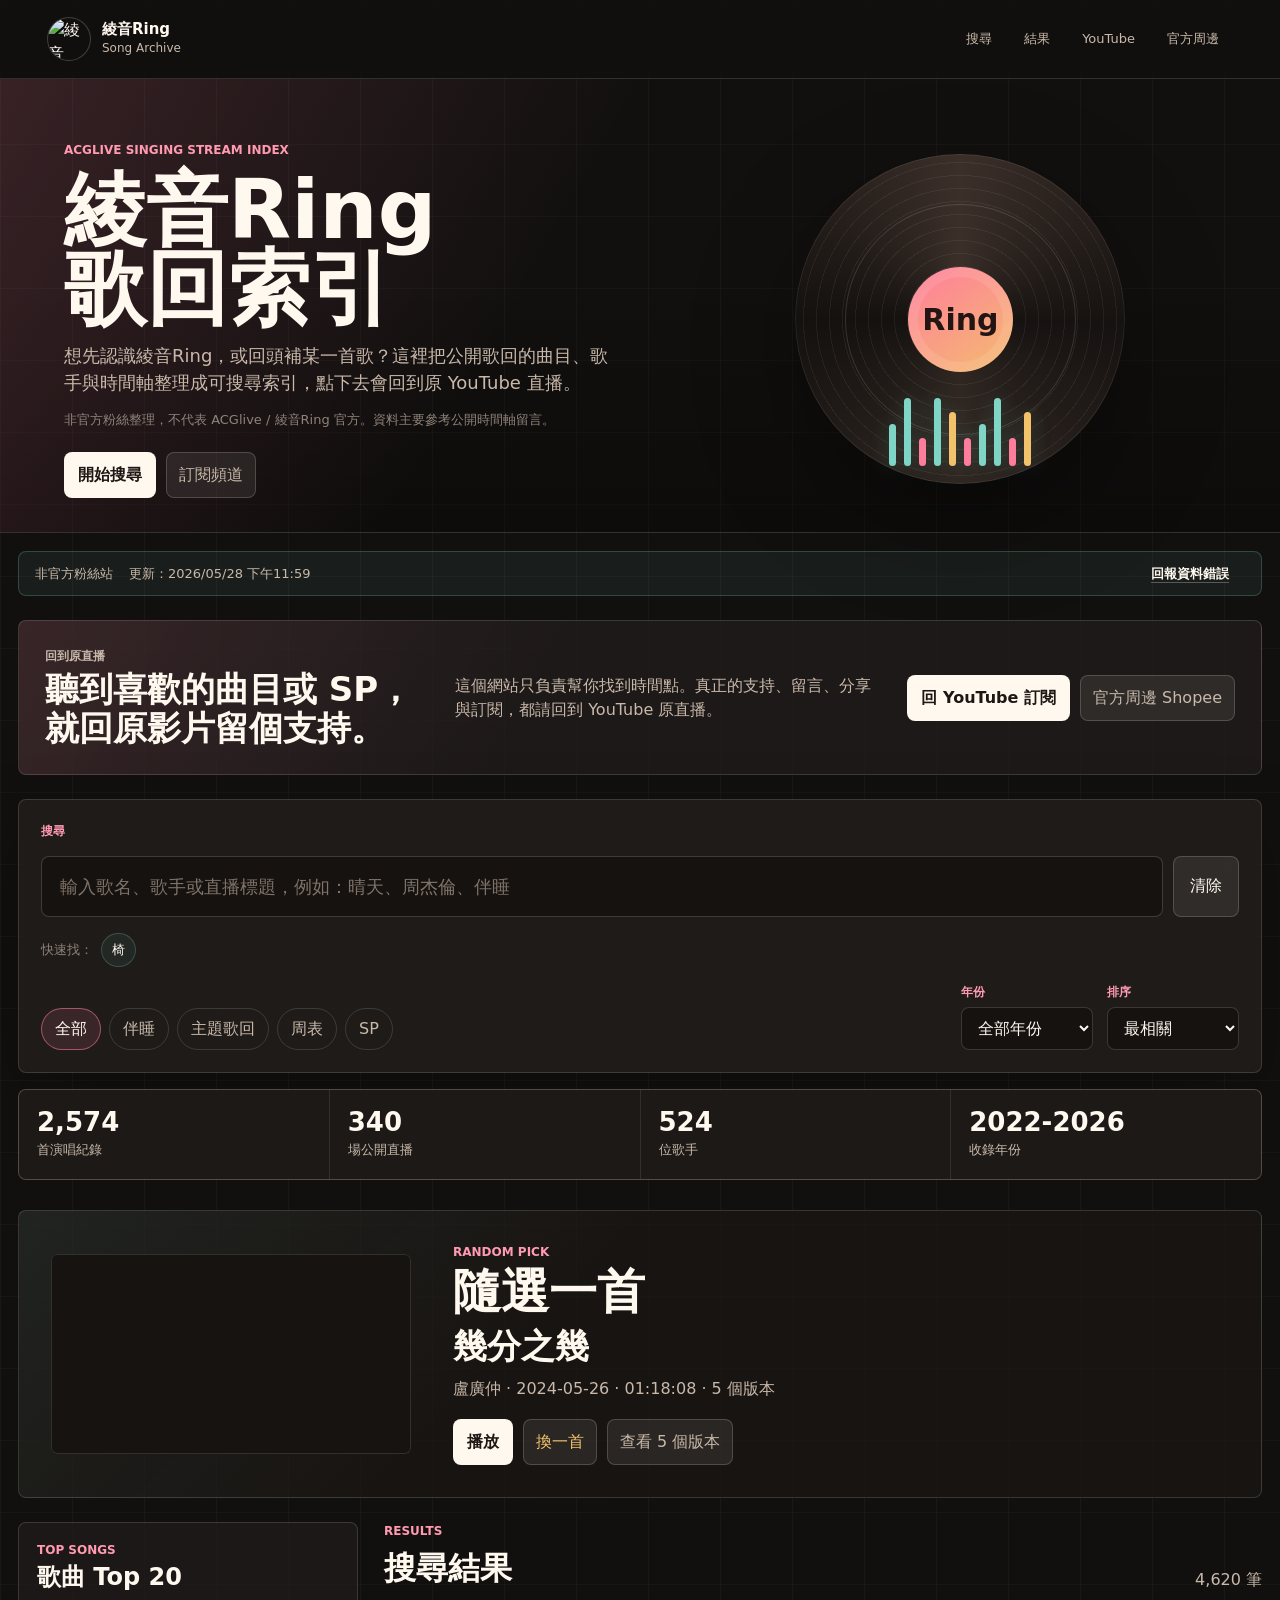
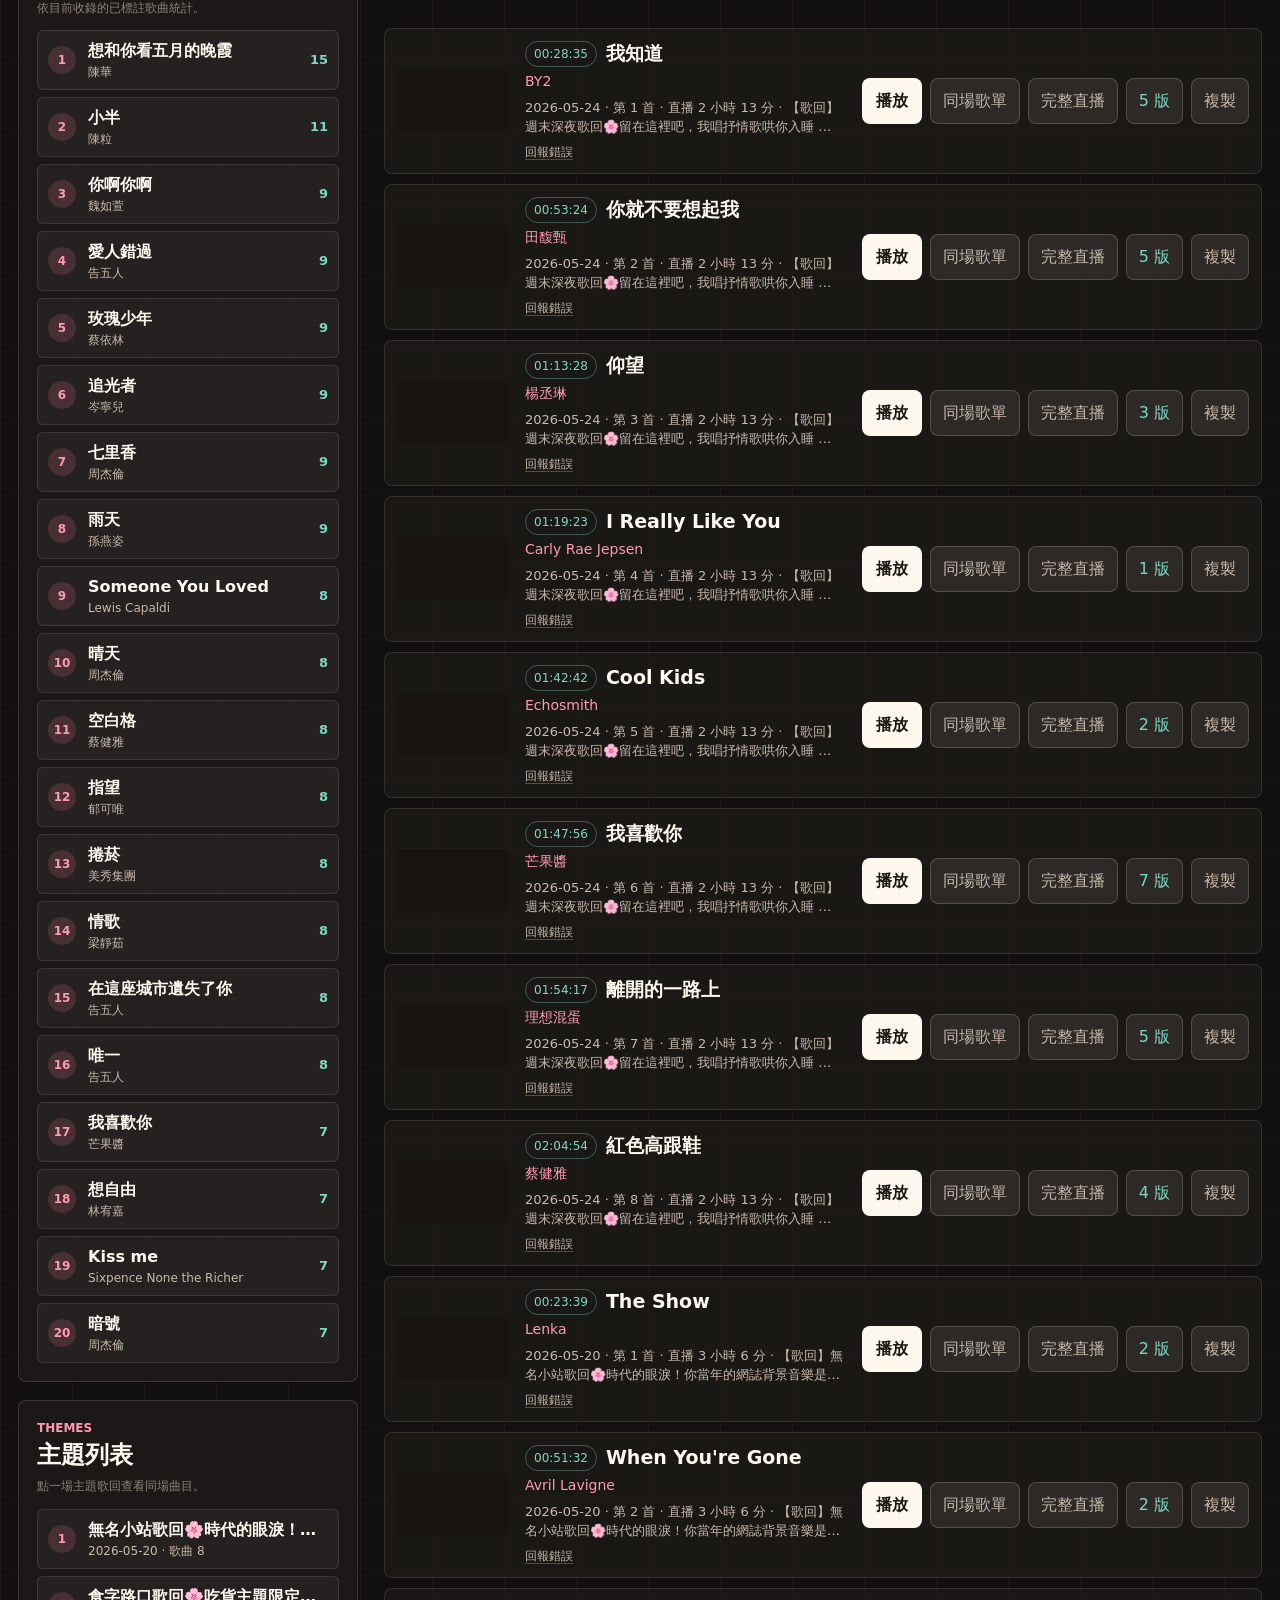
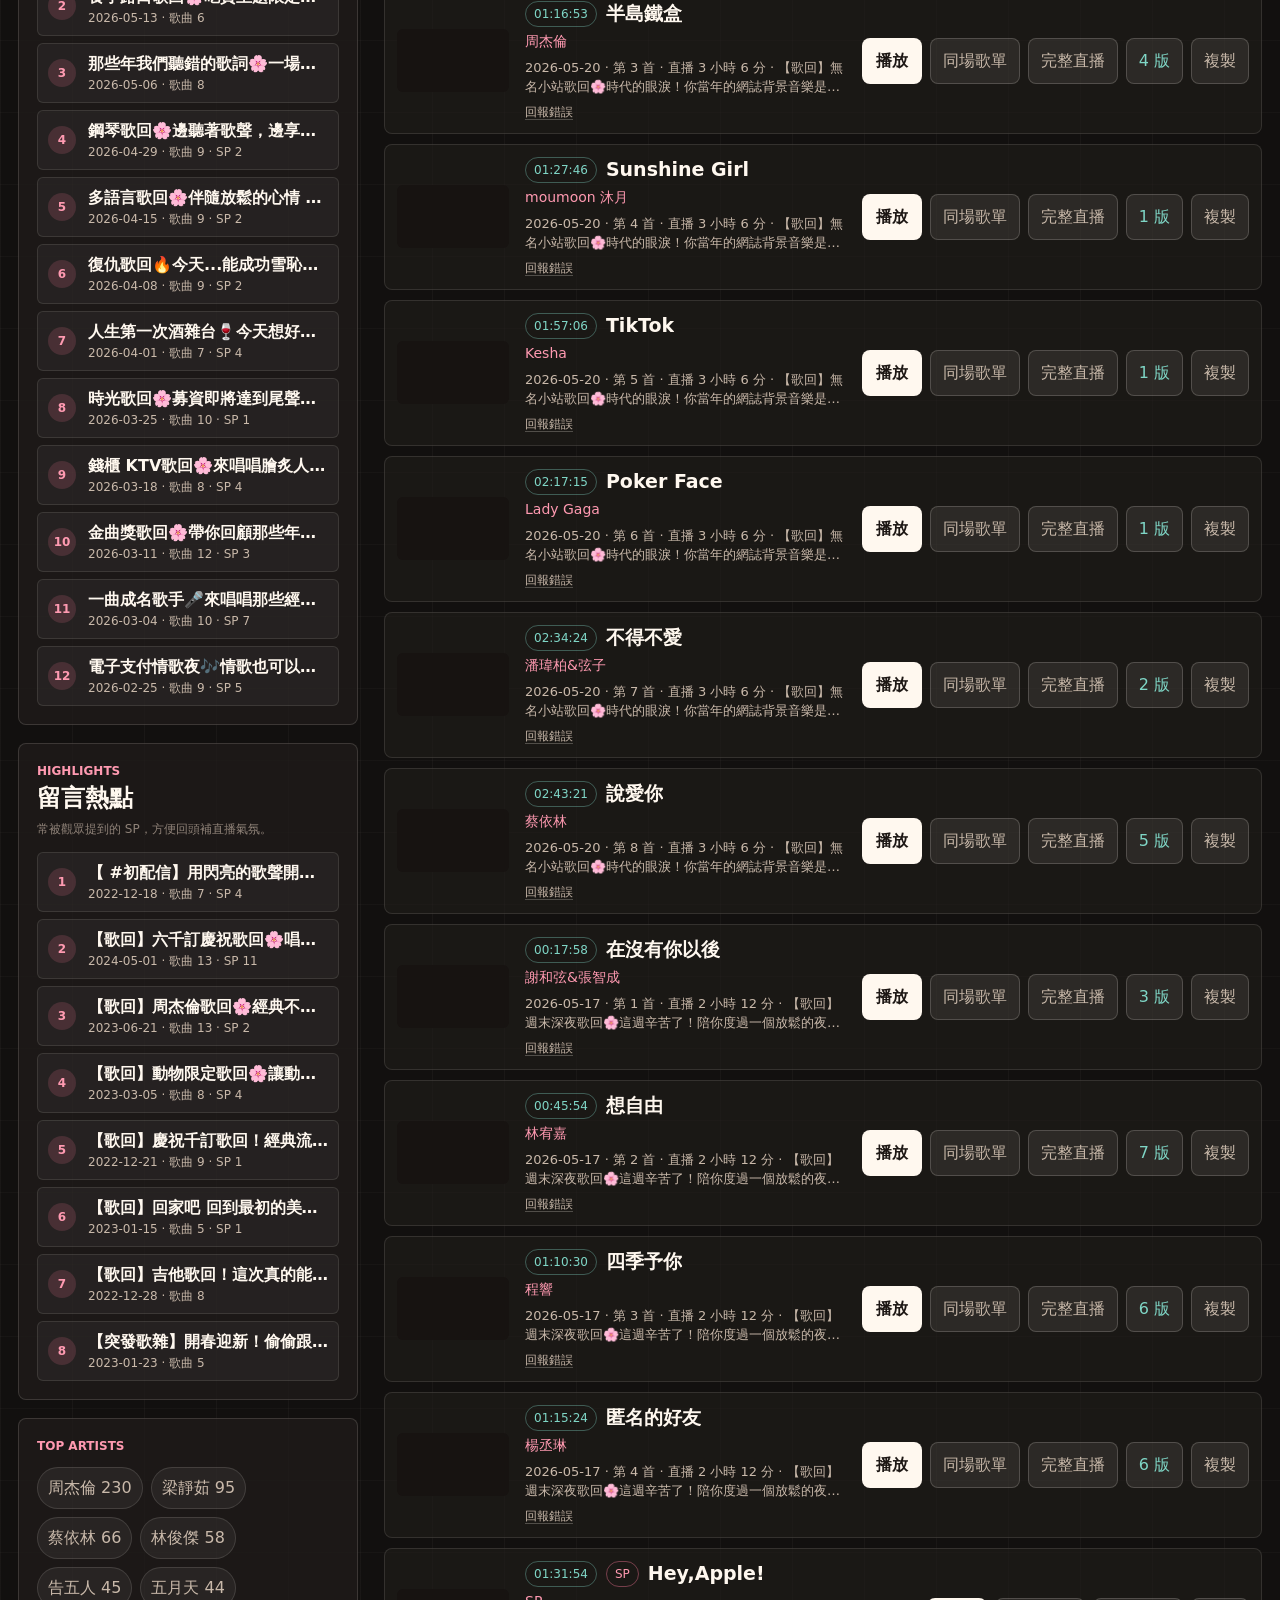
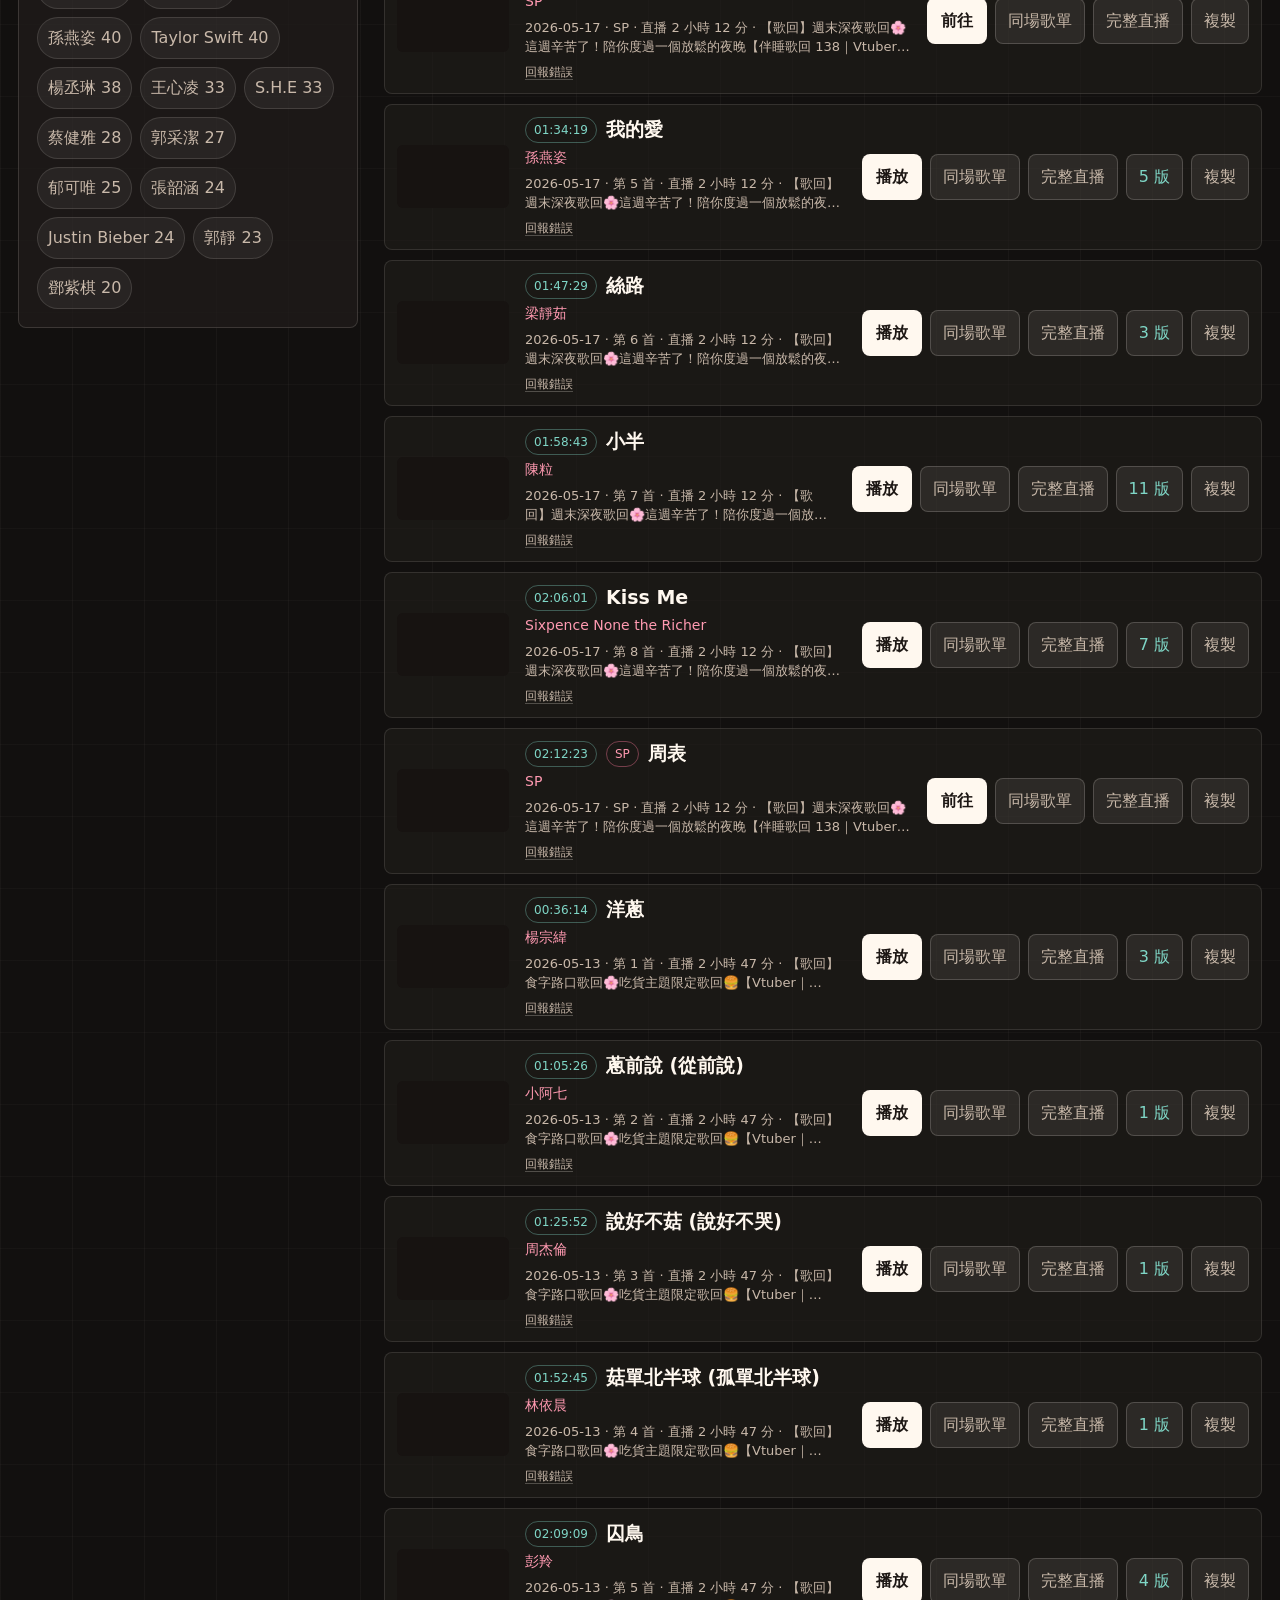
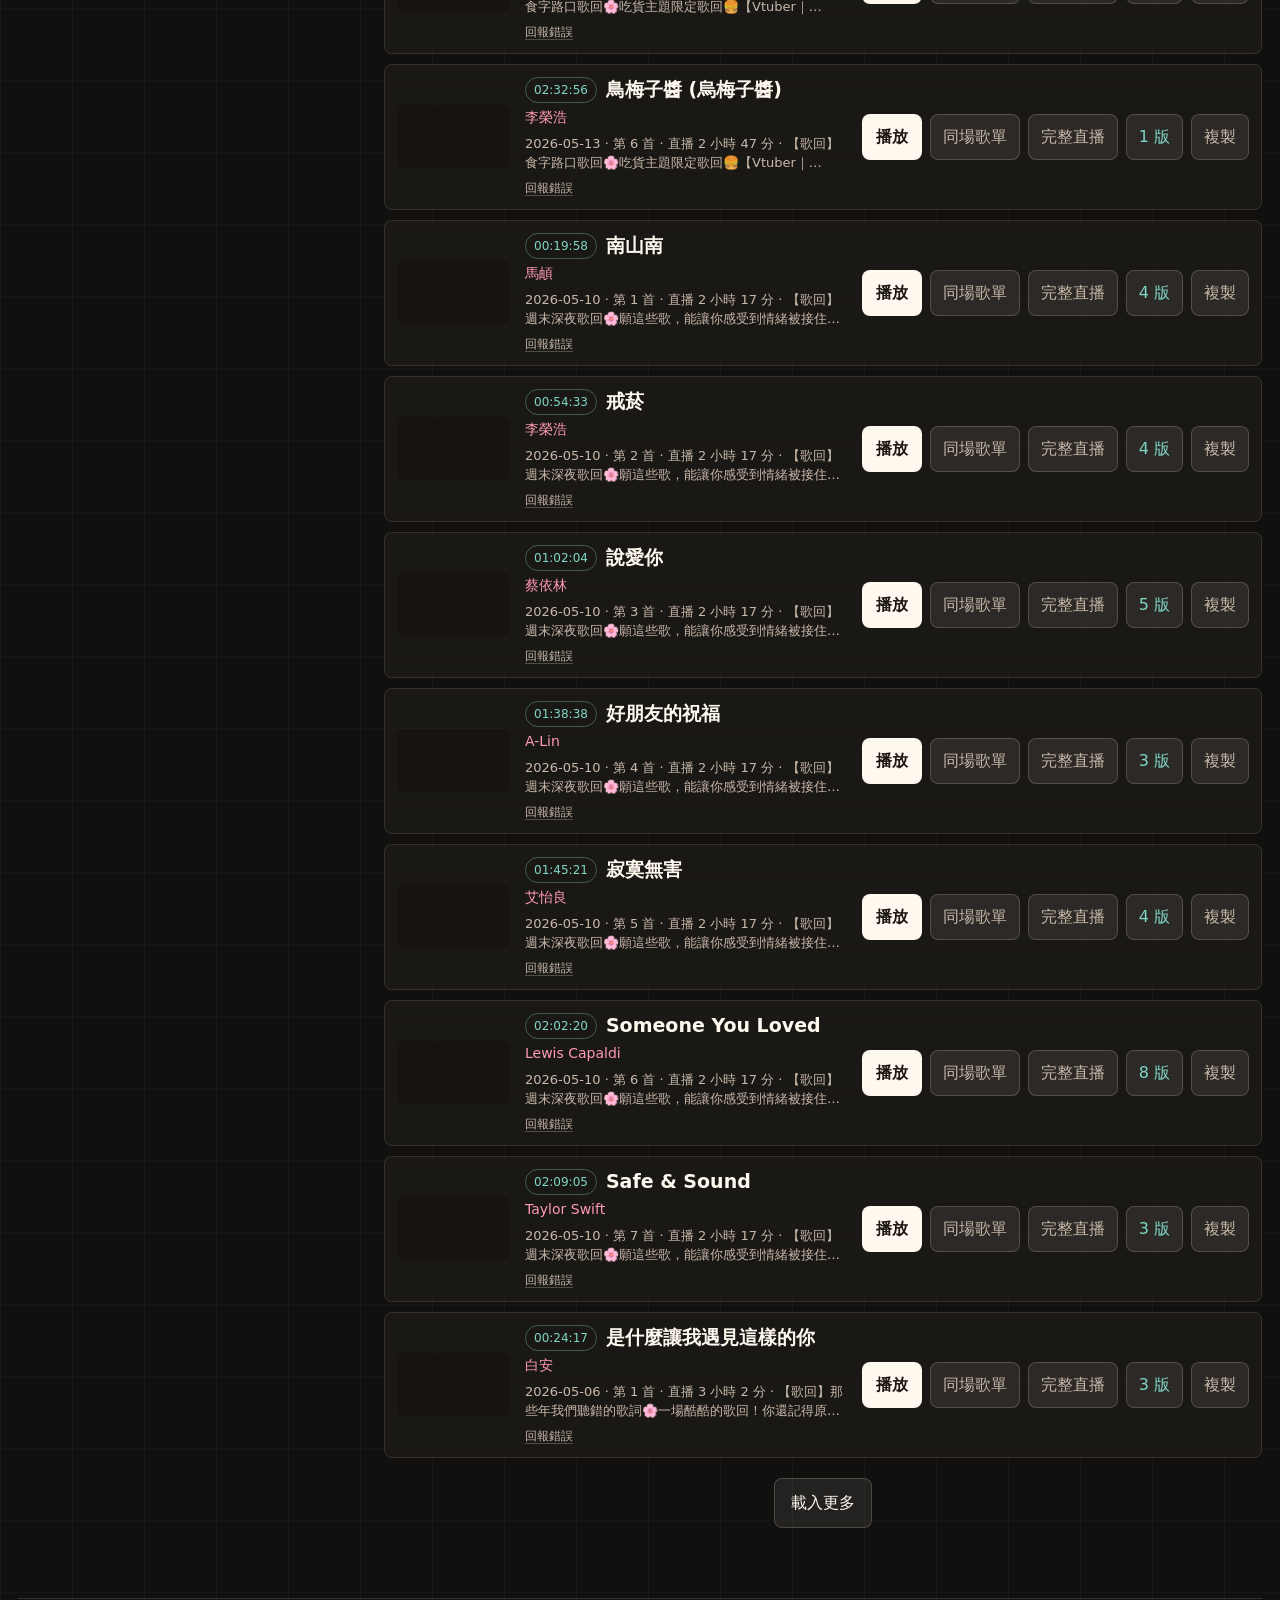
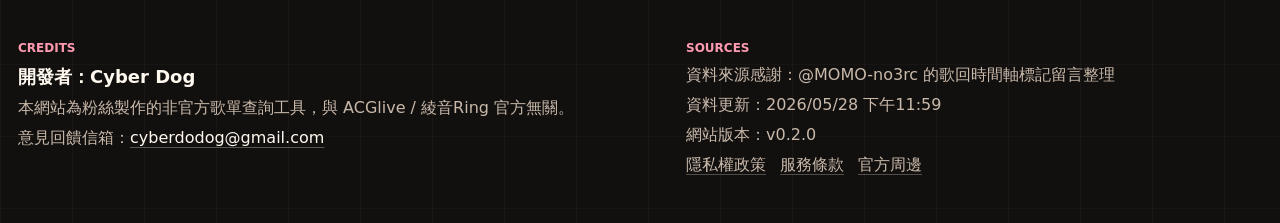
==== commit f4fea44d: "Deploy site" ====
--- a/index.html
+++ b/index.html
@@ -65,7 +65,7 @@
         <section class="support-strip" aria-labelledby="supportHeading">
           <div>
             <p class="section-kicker">回到原直播</p>
-            <h2 id="supportHeading">聽到喜歡的片段，就回原影片留個支持。</h2>
+            <h2 id="supportHeading">聽到喜歡的曲目或 SP，就回原影片留個支持。</h2>
           </div>
           <p>
             這個網站只負責幫你找到時間點。真正的支持、留言、分享與訂閱，都請回到 YouTube 原直播。
@@ -172,7 +172,7 @@
             <div class="meme-ranking">
               <p class="section-kicker">Highlights</p>
               <h2>留言熱點</h2>
-              <p class="panel-note">常被觀眾提到的片段，方便回頭補直播氣氛。</p>
+              <p class="panel-note">常被觀眾提到的 SP，方便回頭補直播氣氛。</p>
               <div id="memeHighlights" class="meme-list" aria-live="polite"></div>
             </div>
 
@@ -212,6 +212,7 @@
           <p class="section-kicker">Sources</p>
           <p id="sourceThanks">資料來源感謝：讀取中</p>
           <p id="dataUpdated">資料更新：-</p>
+          <p id="appVersion">網站版本：-</p>
           <p class="footer-links">
             <a href="./privacy.html">隱私權政策</a>
             <a href="./terms.html">服務條款</a>
@@ -231,6 +232,6 @@
       </section>
     </div>
 
-    <script src="./app.js?v=20260528-theme-sp-data" type="module"></script>
+    <script src="./app.js?v=0.2.0" type="module"></script>
   </body>
 </html>
